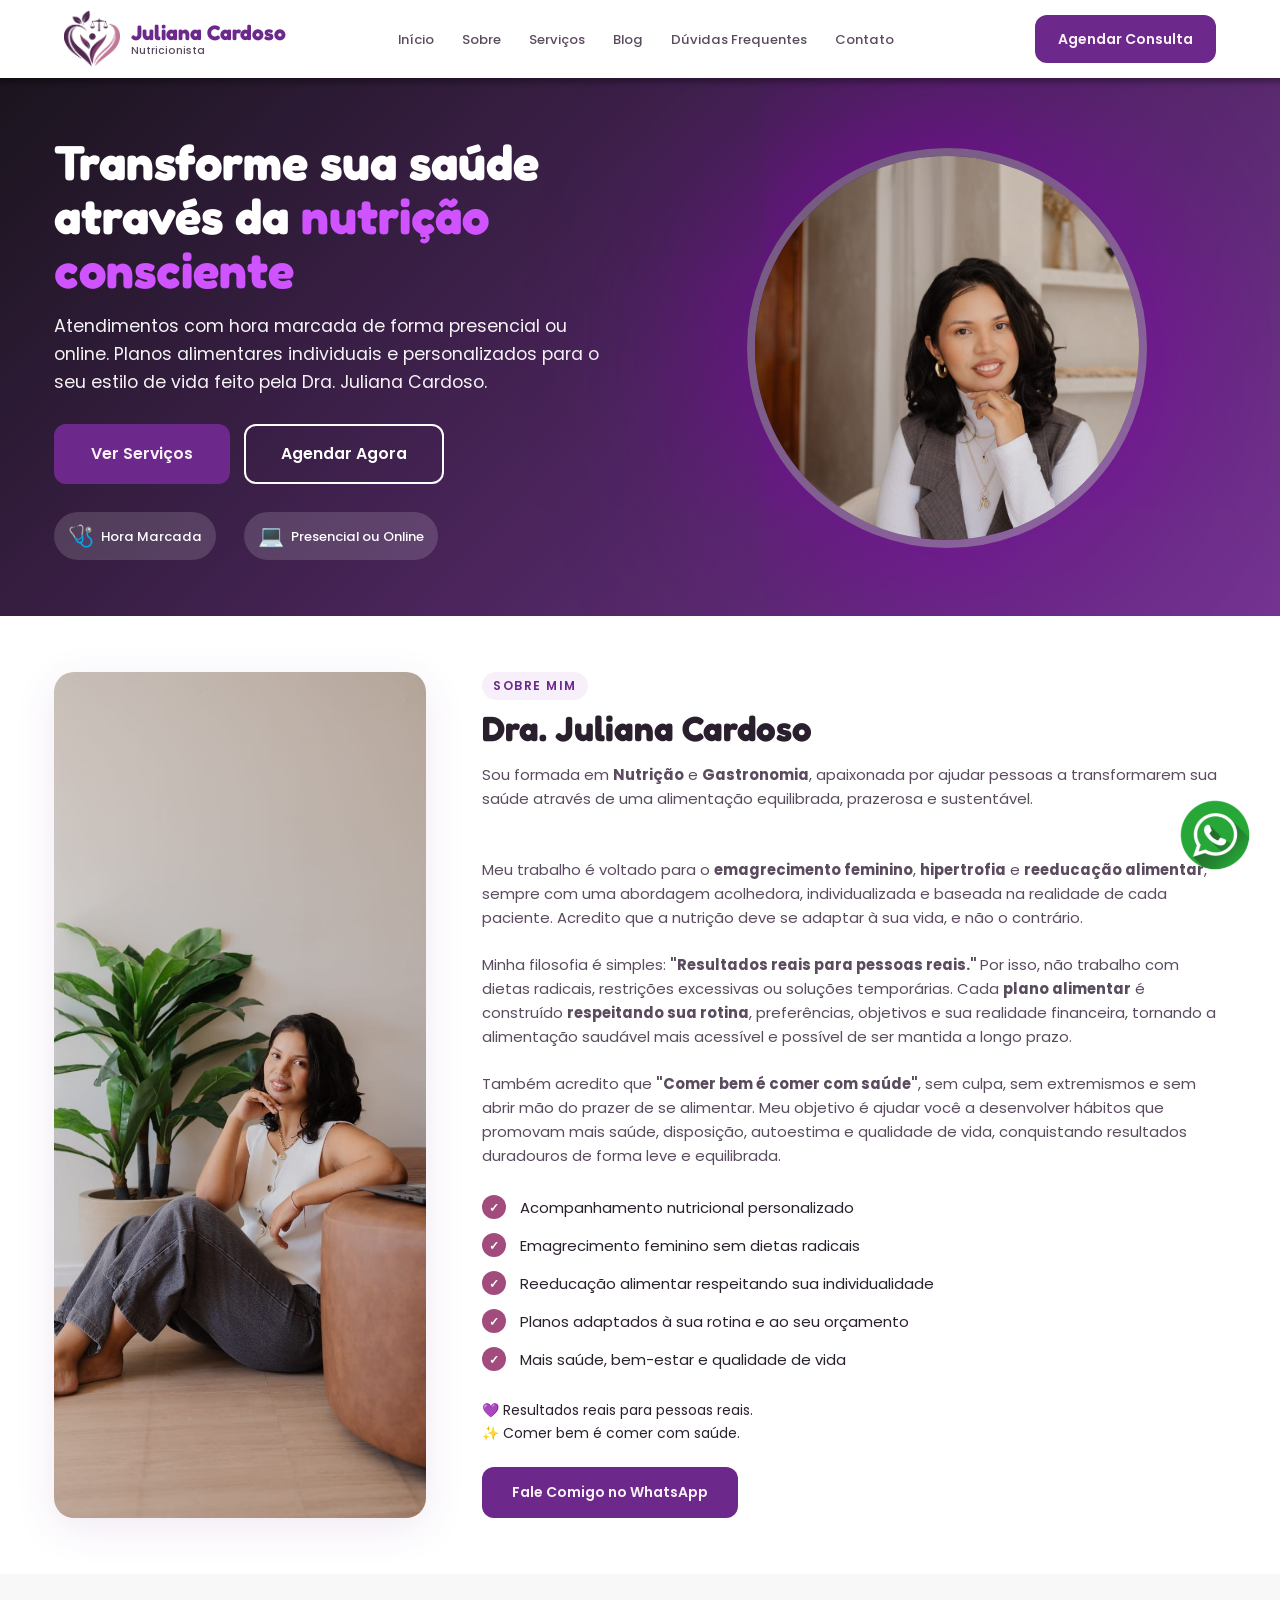
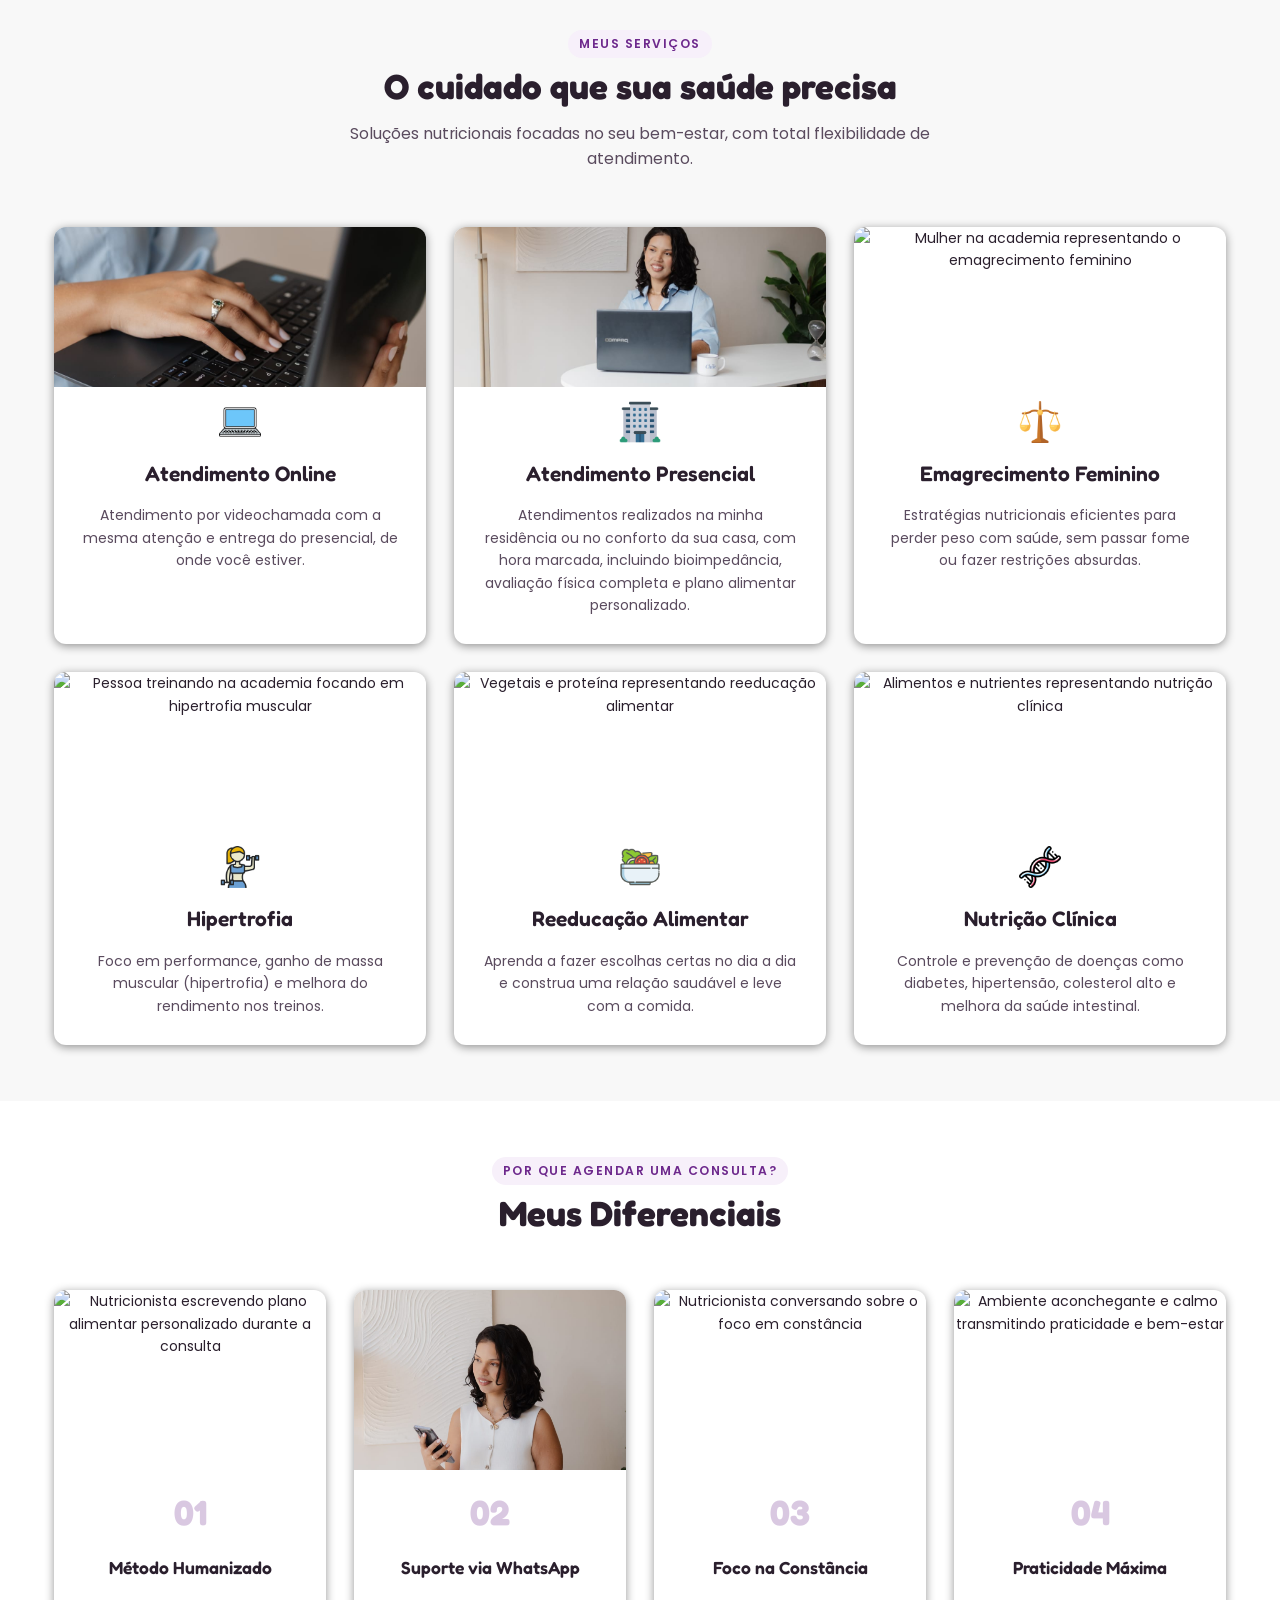
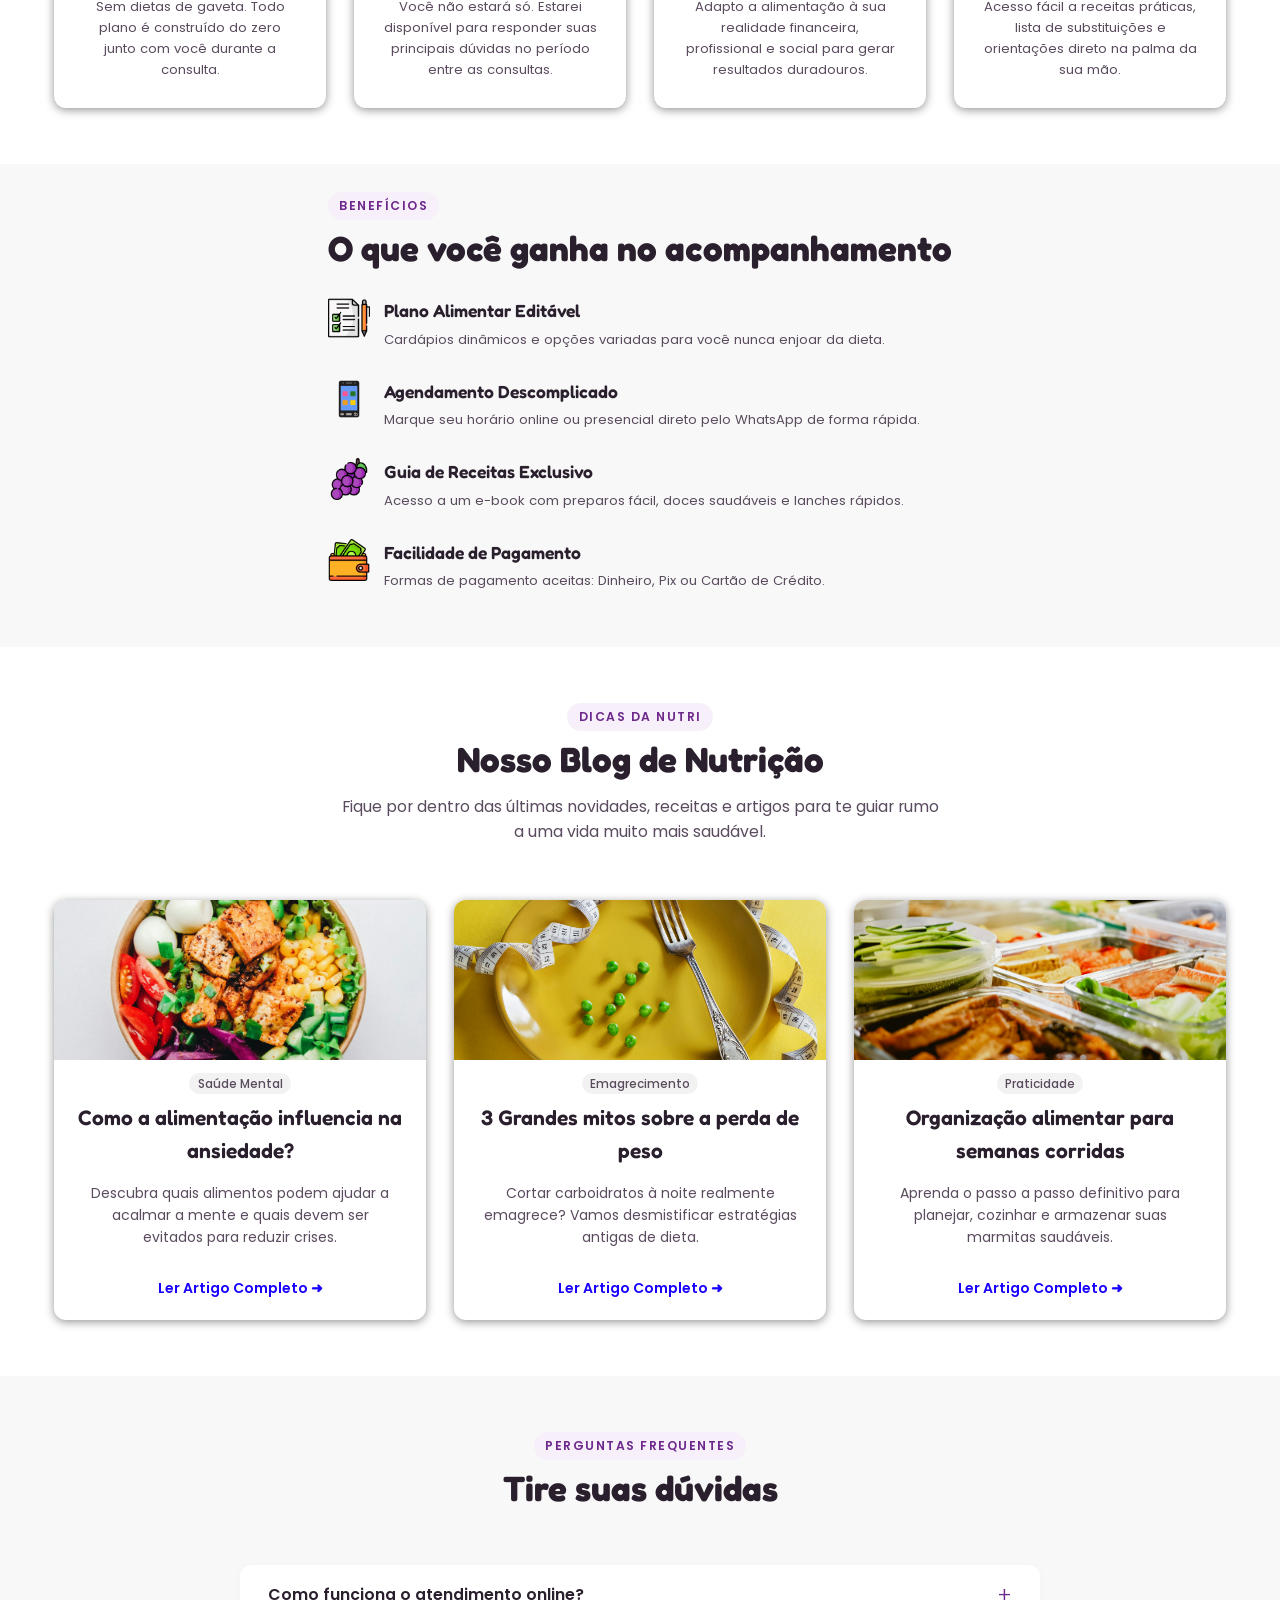
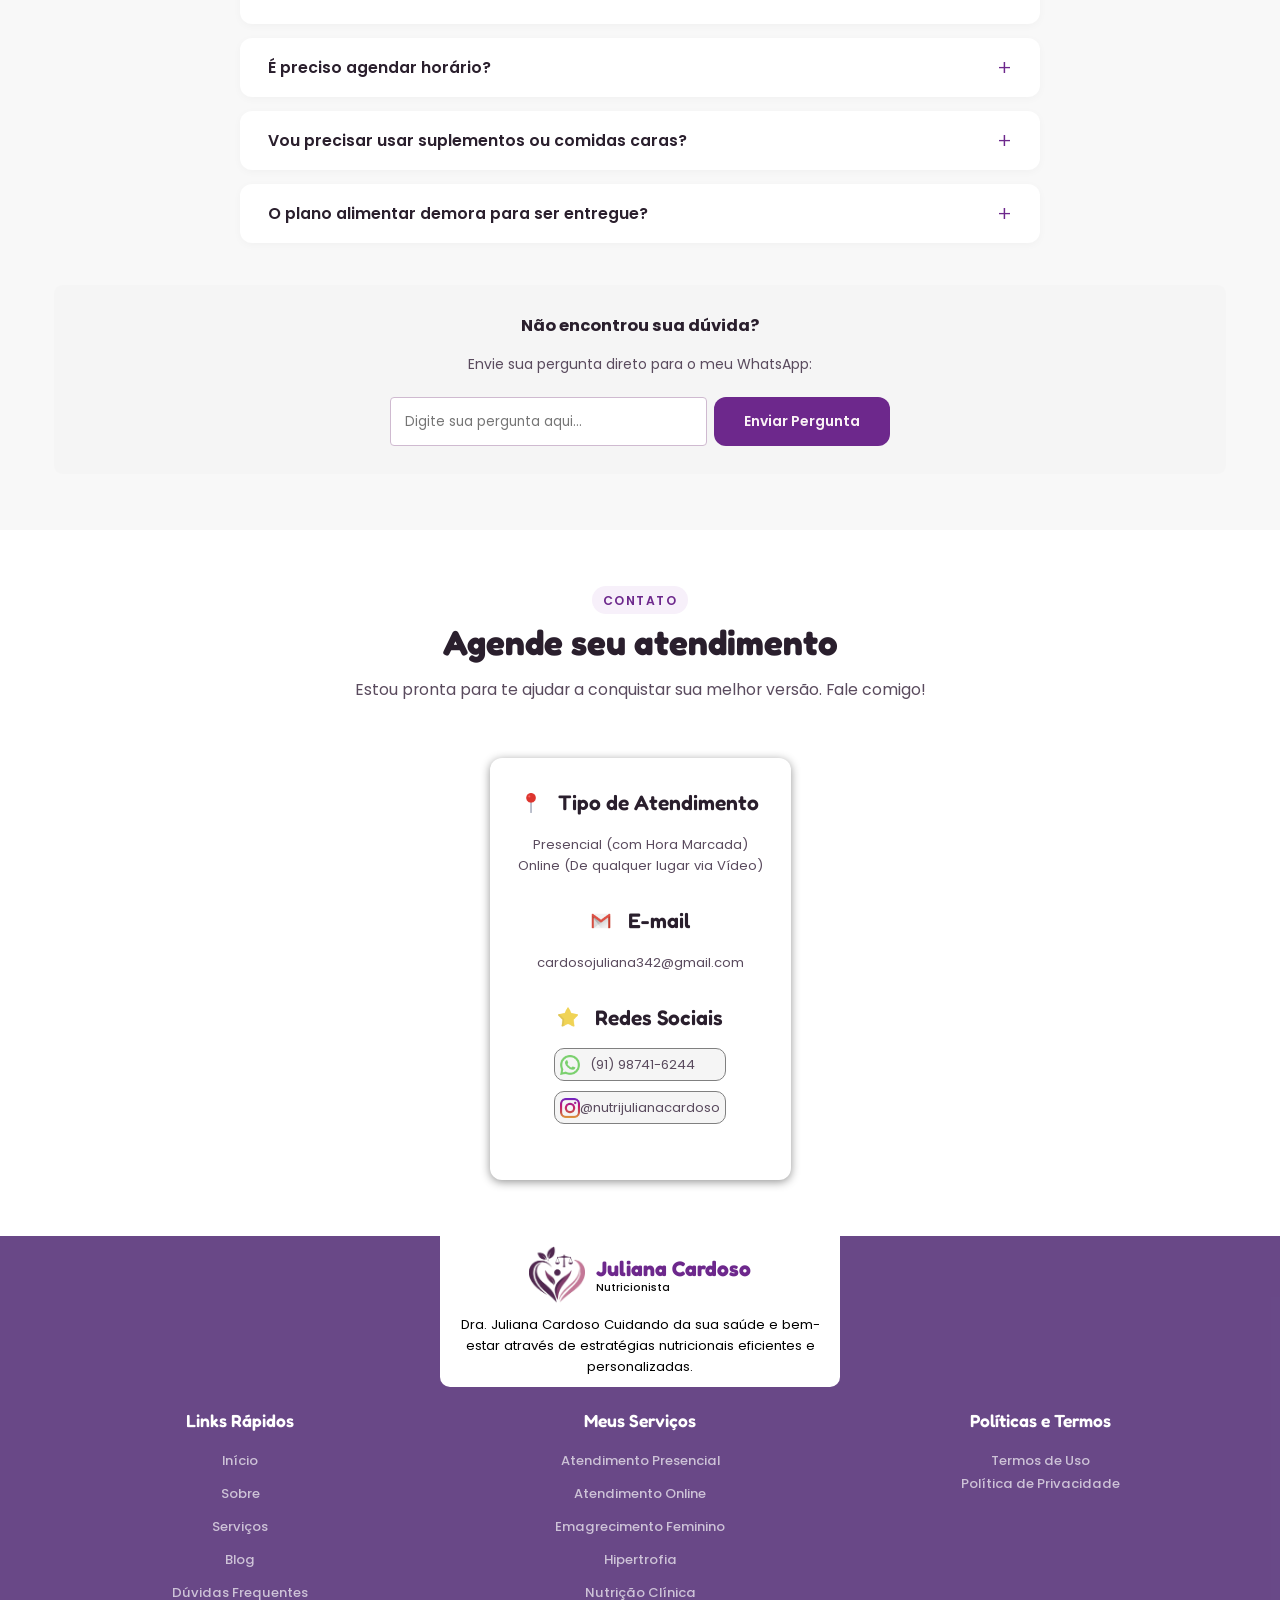
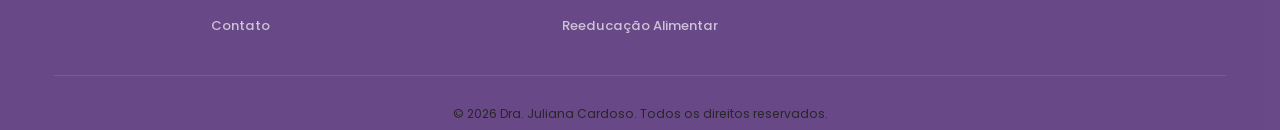
==== index.html @ 1544899d "texto-sobre-att" ====
<!DOCTYPE html>
<html lang="pt-BR">

<head>
    <meta charset="UTF-8">
    <meta name="viewport" content="width=device-width, initial-scale=1.0">
        <meta name="google-site-verification" content="-daXvodoopDckixHka741GaJSsxJbNuLYAU_Nr1aSGM" />
    <title>Juliana Cardoso | Nutricionista - Atendimento Presencial e Online</title>
    <meta name="description" content="Dra. Juliana Cardoso, Nutricionista. Emagrecimento, reeducação alimentar, nutrição clínica e esportiva. Atendimentos com hora marcada de forma presencial ou online.">
    <!-- TAG CANONICAL -->
    <link rel="canonical" href="https://www.nutrijulianacardoso.com.br/">
    <link rel="icon" href="assets/logo-transparente-pequena.png">
    <link rel="stylesheet" href="style0.3.css">
    <link rel="preconnect" href="https://fonts.googleapis.com">
    <link rel="preconnect" href="https://fonts.gstatic.com" crossorigin>
    <link href="https://fonts.googleapis.com/css2?family=Poppins:wght@300;400;500;600;700&family=Fredoka:wght@400;500;600;700&display=swap" rel="stylesheet">
</head>

<body>

    <header class="header" id="header">
        <div class="container">
            <div class="header-content">

                <a href="#home" class="logo">
                    <span class="logo-icon">
                        <img src="/assets/logo-transparente-pequena.png" 
                        alt="Logotipo Dra. Juliana Cardoso Nutricionista"></span>
                    <span class="logo-text">
                        <span class="logo-name">Juliana Cardoso</span>
                        <span class="logo-tagline">Nutricionista</span>
                    </span>
                </a>
<!--             NAV-MENU                     -->
                <nav class="nav" id="nav-menu"> 
                    <ul class="nav-list">
                         <a href="#home" class="logo logo-menu">
                    <span class="logo-icon">
                        <img src="/assets/logo-transparente-pequena.png" 
                        alt=""></span>
                    <span class="logo-text">
                        <span class="logo-name">Juliana Cardoso</span>
                        <span class="logo-tagline">Nutricionista</span>
                    </span>
                        </a>
                        
                        <li><a href="#home" class="nav-link">Início</a></li>
                        <li><a href="#sobre" class="nav-link">Sobre</a></li>
                        <li><a href="#servicos" class="nav-link">Serviços</a></li>
                        <li><a href="#blog" class="nav-link">Blog</a></li>
                        <li><a id="duvida" href="#faq" class="nav-link">Dúvidas Frequentes</a></li>
                        <li><a href="#contato" class="nav-link">Contato</a></li>
                        <li><a href="https://wa.me/5591987416244?text=Olá, %20gostaria de%20agendar%20uma%20consulta." 
                target="_blank" 
                class="btn btn-primary btn-header btn-header-menu">Agendar Consulta
                </a></li>
                    </ul>
                </nav>

                <a href="https://wa.me/5591987416244?text=Olá,%20Dra.%20Juliana!%20Vi%20o%20seu%20site%20e%20gostaria%20de%20agendar%20uma%20consulta" 
                target="_blank" 
                class="btn btn-primary btn-header"
                id="btn-agendar-header">Agendar Consulta
                </a>

                <button class="menu-toggle" id="menu-toggle" aria-label="Toggle menu">
                    <span></span>
                    <span></span>
                    <span></span>
                </button>
            </div>
        </div>
    </header>

    <!-- SECTION HOME COM EVENTO DE MOVIMENTO DO MOUSE -->
    <section class="hero" id="home">
        <div class="hero-background">
        </div>
        <div class="hero-overlay" id="hero-overlay"></div>

        <div class="container">
            <div class="hero-content">

                <div class="hero-text">
                    <h1 class="hero-title">
                        Transforme sua saúde através da <span class="highlight">nutrição consciente</span>
                    </h1>
                    <p class="hero-description">
                        Atendimentos com hora marcada de forma presencial ou 
                        online. Planos alimentares individuais e personalizados para 
                        o seu estilo de vida feito pela Dra. Juliana Cardoso.
                    </p>

                    <div class="hero-buttons">
                        <a 
                        href="#servicos"
                        class="btn btn-primary btn-large">Ver Serviços</a>
                        <a 
                        href="https://wa.me/5591987416244?text=Olá,%20Dra.%20Juliana!%20Gostaria%20de%20saber%20os%20horários%20disponíveis%20para%20agendar%20minha%20consulta" 
                        target="_blank" 
                        id="btn-agendar-agora" 
                        class="btn btn-secondary btn-large">Agendar Agora</a>
                    </div>

                    <div class="hero-badges">
                        <div class="badge">
                            <span class="badge-icon">🩺</span>
                            <span class="badge-text">Hora Marcada</span>
                        </div>
                        <div class="badge">
                            <span class="badge-icon">💻</span>
                            <span class="badge-text">Presencial ou Online</span>
                        </div>
                    </div>
                </div>

                <div class="hero-image">
                    <div class="hero-image-container">
                        <img src="assets/a.jpeg"
                            alt="Dra. Juliana Cardoso Nutricionista sorrindo">
                    </div>
                </div>
            </div>
        </div>
    </section>

    <section class="sobre" >
        <div class="container">
            <div class="sobre-content" id="sobre">

                <div class="sobre-image">
                    <img src="assets/sobre-mim.jpeg" loading="lazy"
                        alt="Foto de perfil da Dra. Juliana Cardoso">
                </div>

                <div class="sobre-text">
                    <div>
                    <span class="section-label">Sobre Mim</span>
                    <h2 class="section-title">Dra. Juliana Cardoso</h2>
              
                </div>
                    <div>
                    <p class="sobre-description">
                       
                Sou formada 
                em <strong>Nutrição</strong> e <strong>Gastronomia</strong>, apaixonada
                por ajudar pessoas 
                a transformarem 
                sua saúde através de uma alimentação equilibrada, prazerosa e 
                sustentável. 
                <br><br>
                <img class="img800px" src="" alt=""> 
                <br>
                                    

                Meu trabalho é voltado para o <strong>emagrecimento feminino</strong>, <strong>hipertrofia</strong> 
                e <strong>
                reeducação alimentar</strong>, sempre
                com uma abordagem acolhedora, individualizada e baseada na realidade de cada paciente. Acredito que a nutrição 
                deve se adaptar à sua vida, e não o contrário. 
                <br><br>
                

                Minha filosofia é simples: <strong>"Resultados reais para pessoas reais." </strong>Por isso, não trabalho com 
                dietas radicais, restrições excessivas ou soluções temporárias. Cada <strong>plano alimentar</strong> é construído
                <strong>respeitando sua rotina</strong>, preferências, objetivos e sua realidade financeira, tornando a alimentação 
                saudável mais 
                acessível e possível de ser mantida a longo prazo. 
                <br> <br>

                Também acredito que <strong>"Comer bem é comer com saúde"</strong>, sem culpa, sem extremismos e sem abrir mão do
                prazer de se alimentar. Meu objetivo é ajudar você a desenvolver hábitos que promovam mais saúde, 
                disposição, autoestima e qualidade de vida, conquistando resultados duradouros de forma leve e 
                equilibrada. 
                <br>
                    </p>

                    <ul class="sobre-list">
                        <li>
                            <span class="list-icon">✓</span>
                            <span>Acompanhamento nutricional personalizado</span>
                        </li>
                        <li>
                            <span class="list-icon">✓</span>
                            <span>Emagrecimento feminino sem dietas radicais</span>
                        </li>
                        <li>
                            <span class="list-icon">✓</span>
                            <span>Reeducação alimentar respeitando sua individualidade</span>
                        </li>
                        <li>
                            <span class="list-icon">✓</span>
                            <span>Planos adaptados à sua rotina e ao seu orçamento</span>
                        </li>
                        <li>
                            <span class="list-icon">✓</span>
                            <span>Mais saúde, bem-estar e qualidade de vida</span>
                        </li>
                    </ul>

                    <p>💜  Resultados reais para pessoas reais.</p>
                    <p>✨ Comer bem é comer com saúde.</p> <br>

            </div>

<a href="https://wa.me/5591987416244?text=Olá,%20Dra.%20Juliana!%20Li%20sobre%20a%20sua%20metodologia%20no%20site%20e%20me%20identifiquei%20muito.%20Gostaria%20de%20entender%20como%20funciona%20o%20acompanhamento" target="_blank" 
                    class="btn btn-primary">Fale Comigo no WhatsApp</a>
                </div>
            </div>
        </div>
    </section>

    <section class="servicos" >
        <div class="container">

            <div class="section-header" id="servicos" >
                <span class="section-label">Meus Serviços</span>
                <h2 class="section-title">O cuidado que sua saúde precisa</h2>
                <p class="section-description">
                    Soluções nutricionais focadas no seu bem-estar, com total flexibilidade de atendimento.
                </p>
                
            </div>

            <div  class="servicos-grid">

                <div class="servico-card">
                    <div class="servico-image">
                        <img src="assets/online.jpeg" 
                        loading="lazy"
                            alt="Dra. Juliana em atendimento online">
                    </div>
                    <div class="servico-icon">
                        <img src="assets/online2.png" 
                        loading="lazy"
                        alt=""></div>
                  
                    <h3 class="servico-title">Atendimento Online</h3>
                    <p class="servico-description">
                        Atendimento por videochamada com a mesma atenção e entrega do presencial, de onde você estiver.
                    </p>
                </div>

                <div class="servico-card">
                    <div class="servico-image">
                        <img src="assets/presencial.jpeg" 
                        loading="lazy"
                        alt="Dra. Juliana em atendimento presencial">
                    </div>
                    <div class="servico-icon">
                        <img src="assets/predio.png"
                         loading="lazy"
                         alt=""></div>
                    <h3 class="servico-title">Atendimento Presencial</h3>
                    <p class="servico-description">
                        Atendimentos realizados na minha residência ou no conforto da
                         sua casa, com hora marcada,
                         incluindo bioimpedância, avaliação física completa e 
                         plano alimentar personalizado.
                    </p>
                </div>

                <div class="servico-card">
                    <div class="servico-image">
                        <img src="https://images.unsplash.com/photo-1546483875-ad9014c88eba?w=600&q=80"  
                        loading="lazy"
                        alt="Mulher na academia representando o emagrecimento feminino">
                    </div>
                    <div class="servico-icon">
                        <img src="assets/balanca.png" 
                        loading="lazy"
                        alt=""></div>
                    <h3 class="servico-title" >Emagrecimento Feminino</h3>
                    <p class="servico-description">
                        Estratégias nutricionais eficientes para perder peso com saúde, 
                        sem passar fome ou fazer restrições absurdas.
                    </p>
                </div>

                <div class="servico-card">
                    <div class="servico-image">
                        <img src="https://images.unsplash.com/photo-1517838277536-f5f99be501cd?w=600&q=80" 
                        loading="lazy"
                        alt="Pessoa treinando na academia focando em hipertrofia muscular">
                    </div>
                    <div class="servico-icon">
                        <img src="assets/musculo.png" 
                        loading="lazy"
                        alt=""></div>
                    <h3 class="servico-title" >Hipertrofia</h3>
                    <p class="servico-description">
                        Foco em performance, ganho de massa muscular (hipertrofia) e melhora do rendimento nos treinos.
                    </p>
                </div>

                <div class="servico-card">
                    <div class="servico-image">
                        <img src="https://images.unsplash.com/photo-1490645935967-10de6ba17061?w=600&q=80" 
                        loading="lazy"
                        alt="Vegetais e proteína representando reeducação alimentar">
                    </div>
                    <div class="servico-icon">
                        <img src="assets/salada.png" 
                        loading="lazy"
                        alt=""></div>
                    <h3 class="servico-title" >Reeducação Alimentar</h3>
                    <p class="servico-description">
                        Aprenda a fazer escolhas certas no dia a dia e 
                        construa uma relação saudável e leve com a comida.
                    </p>
                </div>

                <div class="servico-card">
                    <div class="servico-image">
                        <img src="https://images.unsplash.com/photo-1505576399279-565b52d4ac71?w=600&q=80" 
                        loading="lazy"
                        alt="Alimentos e nutrientes representando nutrição clínica">
                    </div>
                    <div class="servico-icon">
                        <img src="assets/dna.png" 
                        loading="lazy"
                        alt=""></div>
                    <h3 class="servico-title" >Nutrição Clínica</h3>
                    <p class="servico-description">
                        Controle e prevenção de doenças como diabetes, 
                        hipertensão, colesterol alto e melhora da saúde intestinal.
                    </p>
                </div>
            </div>
        </div>
    </section>

    <section class="destaques">
        <div class="container">

            <div class="section-header">
                <span class="section-label">Por Que Agendar Uma Consulta?</span>
                <h2 class="section-title">Meus Diferenciais</h2>
            </div>

            <div class="destaques-grid">

                <div class="servico-card">
                    <div class="destaque-image">
                        <img src="https://images.unsplash.com/photo-1434030216411-0b793f4b4173?w=600&q=80" 
                        loading="lazy"
                        alt="Nutricionista escrevendo plano alimentar personalizado durante a consulta">
                    </div>
                    <div class="destaque-number">01</div>
                    <h3 class="destaque-title">Método Humanizado</h3>
                    <p class="destaque-description">
                        Sem dietas de gaveta. Todo plano é construído do zero junto com você durante a consulta.
                    </p>
                </div>

                <div class="servico-card">
                    <div class="destaque-image">
                        <img src="assets/suporte-whats.jpeg"
                        loading="lazy"
                         alt="Nutricionista segurando celular">
                    </div>
                    <div class="destaque-number">02</div>
                    <h3 class="destaque-title">Suporte via WhatsApp</h3>
                    <p class="destaque-description">
                        Você não estará só. Estarei disponível para responder suas principais dúvidas no período entre as consultas.
                    </p>
                </div>

                <div class="servico-card">
                    <div class="destaque-image">
                        <img src="https://images.unsplash.com/photo-1675270360889-2c850358e364?q=80&w=600" 
                        loading="lazy"
                        alt="Nutricionista conversando sobre o foco em constância">
                    </div>
                    <div class="destaque-number">03</div>
                    <h3 class="destaque-title">Foco na Constância</h3>
                    <p class="destaque-description">
                        Adapto a alimentação à sua realidade financeira, 
                        profissional e social para gerar resultados duradouros.
                    </p>
                </div>

                <div class="servico-card">
                    <div class="destaque-image">
                        <img src="https://images.unsplash.com/photo-1506126613408-eca07ce68773?w=600&q=80" 
                        loading="lazy"
                        alt="Ambiente aconchegante e calmo transmitindo praticidade e bem-estar">
                    </div>
                    <div class="destaque-number">04</div>
                    <h3 class="destaque-title">Praticidade Máxima</h3>
                    <p class="destaque-description">
                        Acesso fácil a receitas práticas, 
                        lista de substituições e orientações direto na palma da sua mão.
                    </p>
                </div>
            </div>
        </div>
    </section>

    <section class="beneficios">
        <div class="container">
            <div class="beneficios-content">

                <div class="beneficios-text">
                    <span class="section-label">Benefícios</span>
                    <h2 class="section-title">O que você ganha no acompanhamento</h2>

                    <div class="beneficios-list">
                        <div class="beneficio-item">
                            <div class="beneficio-icon">
                                <img src="assets/plano.png" 
                                loading="lazy"
                                alt=""></div>
                            <div class="beneficio-text">
                                <h3>Plano Alimentar Editável</h3>
                                <p>Cardápios dinâmicos e opções variadas para você nunca enjoar da dieta.</p>
                            </div>
                        </div>

                        <div class="beneficio-item">
                            <div class="beneficio-icon"><img src="assets/smartphone.png"
                                loading="lazy" 
                                alt=""></div>
                            <div class="beneficio-text">
                                <h3>Agendamento Descomplicado</h3>
                                <p>Marque seu horário online ou presencial direto pelo WhatsApp de forma rápida.</p>
                            </div>
                        </div>

                        <div class="beneficio-item">
                            <div class="beneficio-icon"><img src="assets/uva.png" 
                                loading="lazy"
                                alt=""></div>
                            <div class="beneficio-text">
                                <h3>Guia de Receitas Exclusivo</h3>
                                <p>Acesso a um e-book com preparos fácil, doces saudáveis e lanches rápidos.</p>
                            </div>
                        </div>

                        <div class="beneficio-item">
                            <div class="beneficio-icon"><img src="assets/carteira.png" 
                                loading="lazy"
                                alt=""></div>
                            <div class="beneficio-text">
                                <h3>Facilidade de Pagamento</h3>
                                <p>Formas de pagamento aceitas: Dinheiro, Pix ou Cartão de Crédito.</p>
                            </div>
                        </div>
                    </div>
                </div>
            </div>
        </div>
    </section>

    <section class="blog"  >
      
        <div class="container">

            <div class="section-header" id="blog">
                <span class="section-label">Dicas da Nutri</span>
                <h2 class="section-title">Nosso Blog de Nutrição</h2>
                <p class="section-description">
                    Fique por dentro das últimas novidades, receitas e artigos para te guiar rumo a uma vida muito mais saudável.
                </p>
            </div>

            <div class="servicos-grid" >

                

                <div class="servico-card" 
                onclick="window.location.href='artigo-ansiedade.html';" 
                    style="cursor: pointer;">
                    <div class="servico-image">
                        <img src="assets/ansiedade.jpg" 
                        loading="lazy"
                        alt="Tigela com alimentos coloridos e saudáveis para controle da ansiedade">
                    </div>
                    <div class="blog-meta" 
                    style="padding: 1rem 1.5rem 0; font-size: 0.85rem; color: var(--cor-texto-claro);">
                        <span class="blog-category" style="background: rgba(0,0,0,0.05); padding: 0.2rem 0.6rem; border-radius: 20px; font-weight: 500;">Saúde Mental</span>
                    </div>
                    <h3 class="servico-title" style="margin-top: 0.5rem;">Como a alimentação influencia na ansiedade?</h3>
                    <p class="servico-description">
                        Descubra quais alimentos podem ajudar a acalmar a mente e quais devem ser evitados para reduzir crises.
                    </p>
                    <div style="padding: 0 1.5rem 1.5rem;">
                        <a href="artigo-ansiedade.html" 
                        class="btn-link" style="color: #1900ff; font-weight: 600; text-decoration: none; display: inline-flex; align-items: center; gap: 0.5rem;">Ler Artigo Completo ➜</a>
                    </div>
                </div>

                <div class="servico-card" 
                style="cursor: pointer;"
                onclick="window.location.href='artigo-mitos.html';">
                    <div class="servico-image">
                        <img src="assets/mitos.jpg" 
                        loading="lazy"
                        alt="Garfo e fita métrica em cima do prato">
                    </div>
                    <div class="blog-meta" style="padding: 1rem 1.5rem 0; font-size: 0.85rem; color: var(--cor-texto-claro);">
                        <span class="blog-category" style="background: rgba(0,0,0,0.05); padding: 0.2rem 0.6rem; border-radius: 20px; font-weight: 500;">Emagrecimento</span>
                    </div>
                    <h3 class="servico-title" style="margin-top: 0.5rem;">3 Grandes mitos sobre a perda de peso</h3>
                    <p class="servico-description">
                        Cortar carboidratos à noite realmente emagrece? Vamos desmistificar estratégias antigas de dieta.
                    </p>
                    <div style="padding: 0 1.5rem 1.5rem;">
                        <a href="artigo-mitos.html" class="btn-link" style="color:  #1900ff; font-weight: 600;
                         text-decoration: none; display: inline-flex; align-items: center; gap: 0.5rem;
                         ">Ler Artigo Completo ➜</a>
                    </div>
                </div>

                <div class="servico-card" 
                style="cursor: pointer;"
                onclick="window.location.href='artigo-organizacao-alimentar.html';">
                    <div class="servico-image">
                        <img src="assets/marmita.jpg" 
                        loading="lazy"
                        alt="Marmitas e recipientes organizados com refeições para a semana">
                    </div>
                    <div class="blog-meta" style="padding: 1rem 1.5rem 0; font-size: 0.85rem; color: var(--cor-texto-claro);">
                        <span class="blog-category" style="background: rgba(0,0,0,0.05); padding: 0.2rem 0.6rem; border-radius: 20px; font-weight: 500;">Praticidade</span>
                    </div>
                    <h3 class="servico-title" style="margin-top: 0.5rem;">Organização alimentar para semanas corridas</h3>
                    <p class="servico-description">
                        Aprenda o passo a passo definitivo para planejar, cozinhar e armazenar suas marmitas saudáveis.
                    </p>
                    <div style="padding: 0 1.5rem 1.5rem;">
                        <a href="artigo-organizacao-alimentar.html" class="btn-link" 
                        style="color:  #1900ff; font-weight: 600; text-decoration: none;
                         display: inline-flex; align-items: center; gap: 0.5rem;">Ler Artigo Completo ➜</a> 
                      
                    </div>
                </div>

            </div>
        </div>
    </section>

   <section class="faq" >
        <div class="container">
            <div class="section-header" id="faq">
                <span class="section-label">Perguntas Frequentes</span>
                <h2 class="section-title">Tire suas dúvidas</h2>
            </div>

            <div class="faq-list">

                <div class="faq-item">
                    <button class="faq-question">
                        <span>Como funciona o atendimento online?</span>
                        <span class="faq-icon">+</span>
                    </button>
                    <div class="faq-answer">
                        <p>O atendimento online é realizada via chamada de vídeo (App Webdiet ou WhatsApp). 
                            Conversamos sobre sua rotina, objetivos e histórico de saúde. O plano alimentar
                             é enviado digitalmente e você conta com o mesmo acompanhamento da consulta presencial.</p>
                    </div>
                </div>

                <div class="faq-item">
                    <button class="faq-question">
                        <span>É preciso agendar horário?</span>
                        <span class="faq-icon">+</span>
                    </button>
                    <div class="faq-answer">
                        <p>Sim, todos os atendimentos (tanto presenciais quanto online) são 
                            realizados exclusivamente com hora marcada para garantir 
                            dedicação total ao seu caso.</p>
                    </div>
                </div>

                <div class="faq-item">
                    <button class="faq-question">
                        <span>Vou precisar usar suplementos ou comidas caras?</span>
                        <span class="faq-icon">+</span>
                    </button>
                    <div class="faq-answer">
                        <p>Não! Minha filosofia de trabalho é baseada em "comida de verdade". 
                            Suplementos só serão prescritos se houver real necessidade e de acordo
                             com seu orçamento.</p>
                    </div>
                </div>

                <div class="faq-item">
                    <button class="faq-question">
                        <span>O plano alimentar demora para ser entregue?</span>
                        <span class="faq-icon">+</span>
                    </button>
                    <div class="faq-answer">
                        <p>A maior parte do plano é estruturada 
                            junto com você durante a consulta. 
                            O arquivo final formatado é entregue em até 48 horas úteis após 
                            o atendimento.</p>
                    </div>
                </div>
            </div>

            <div class="faq-envio">
                <h3>Não encontrou sua dúvida?</h3>
                <p>Envie sua pergunta direto para o meu WhatsApp:</p>
                <form id="form-faq" onsubmit="enviarPerguntaFaq(event)">
                    <input type="text" id="pergunta-cliente" placeholder="Digite sua pergunta aqui..." required>
                    <button type="submit" class="btn btn-primary">Enviar Pergunta</button>
                </form>
            </div>

        </div>
    </section>

    <section class="contato" >
        <div class="container">

            <div id="contato" class="section-header">
                <span class="section-label">Contato</span>
                <h2 class="section-title">Agende seu atendimento</h2>
                <p class="section-description">
                    Estou pronta para te ajudar a conquistar sua melhor versão. Fale comigo!
                </p>
            </div>

            <div class="contato-content">

                <div class="contato-info">

                    <div class="info-item">
                        <div class="info-icon" style="">
                            <img style="width: 20px; height: 20px; " 
                            src="assets/alfinete.png" 
                            alt=""><span>Tipo de Atendimento</span></div>
                        <div class="info-text">
                           
                            <p>Presencial (com Hora Marcada)<br>Online (De qualquer lugar via Vídeo)</p>
                        </div>
                    </div>

                    <div class="info-item">
                        <div class="info-icon"><img style="width: 20px;" 
                            src="assets/gmail.png" 
                            alt=""> <span>E-mail</span></div>
                        <div class="info-text">
                           
                            <p>cardosojuliana342@gmail.com</p>
                        </div>
                    </div>

                    <div class="info-item">
                        <div class="info-icon"><img style="width: 20px;" 
                            src="assets/estrela2.png" 
                            alt="">  <span>Redes Sociais</span> </div>
                        <div class="info-text">
                          
                            <div class="icon-social">
                         
                                <div onclick="window.open('https://wa.me/5591987416244?text=Olá!%20Peguei%20o%20seu%20contato%20no%20site%20e%20gostaria%20de%20mais%20informações%20sobre%20o%20atendimento%20nutricional', '_blank');" 
                                id="social"  
                                style="">
                                
                                  <img style="width: 20px; " 
                                        src="assets/whatsapp-cor.png" 
                                        alt="">                              
                                  <p>(91) 98741-6244</p> 
                                </div>
                                       
                                <div id="insta" 
                                onclick="window.open('https://www.instagram.com/nutrijulianacardoso/', '_blank');"  
                                style="">
                                    <img style="width: 20px; " 
                                     src="assets/instagram-cor.png"
                                     alt="">
                                    <p>@nutrijulianacardoso</p> 
                                </div>
                            </div>
                        </div>
                    </div>

                    <div class="social-links">
                   
                        <a href="https://wa.me/5591987416244?text=Olá,%20Dra.%20Juliana!%20Estava%20navegando%20no%20seu%20site%20e%20gostaria%20de%20tirar%20umas%20dúvidas%20sobre%20a%20consulta" 
                           target="_blank" 
                           class="social-link" 
                           aria-label="WhatsApp Direct">
                            <img src="./assets/whatsapp-redondo.png" 
                            alt="">
                        </a>
                    </div>

                </div>

            </div>
        </div>
    </section>

    <footer class="footer" id="footer">
        <div class="container">
               <div class="footer-col footer-cool">
                    <div style="border-radius: 20px;" class="footer-logo">
                        <span class="logo-icon">
                            <img style="border-radius: 20px;" 
                            src="assets/logo-transparente-pequena.png" 
                            loading="lazy"
                            alt="Logotipo Dra. Juliana Cardoso Nutricionista"></span>
                        <span class="logo-text">
                            <span class="logo-name">Juliana Cardoso</span>
                            <span class="logo-tagline" style="color: black;">Nutricionista</span>
                        </span>
                    </div>
                    <p class="footer-description">
                        Dra. Juliana Cardoso Cuidando da sua saúde e bem-estar através de estratégias nutricionais eficientes e personalizadas.
                    </p>
                </div>
            <div class="footer-content">

             

                <div class="footer-col">
                    <h3 class="footer-title">Links Rápidos</h3>
                    <ul class="footer-links">
                        <li><a href="#home">Início</a></li>
                        <li><a href="#sobre">Sobre</a></li>
                        <li><a href="#servicos">Serviços</a></li>
                        <li><a href="#blog">Blog</a></li>
                       <li><a href="#faq">Dúvidas Frequentes</a></li>
                        <li><a href="#contato">Contato</a></li>
                        
                    </ul>
                </div>

                <div class="footer-col">
                    <h3 class="footer-title">Meus Serviços</h3>
                    <ul class="footer-links">
                        <li><a href="#servicos">Atendimento Presencial</a></li>
                        <li><a href="#servicos">Atendimento Online</a></li>
                        <li><a href="#servicos">Emagrecimento Feminino</a></li>
                        <li><a href="#servicos">Hipertrofia</a></li>
                        <li><a href="#servicos">Nutrição Clínica</a></li>
                        <li><a href="#servicos">Reeducação Alimentar</a></li>
                    </ul>
                </div>

                <div class="footer-col">
                    <h3 class="footer-title">Políticas e Termos</h3>
                    <ul class="footer-links">
                        <a class="termos" href="termos-de-uso.html">Termos de Uso</a> <br>
                        <a class="politica" href="politica-de-privacidade.html">Política de Privacidade</a>
                    </ul>
                </div>
            </div>

            <div class="footer-bottom">
                <p>&copy; 2026 Dra. Juliana Cardoso. Todos os direitos reservados.</p>
                <div style="color: rgba(255, 255, 255, 0.7);" class="credits"></div>
            </div>
        </div>
    </footer>

    <script src="script0.2.js"></script>

</body>

</html>
---- style0.3.css ----
/* ==========================================
   VARIÁVEIS CSS - PERSONALIZE AS CORES AQUI
   ========================================== */
   :root {
    /* ========== CORES PRINCIPAIS (ATUALIZADO COM OS TONS DE ROXO E ROSA DA LOGO) ========== */
    --cor-fundo:#f8f8f8;
    --cor-primaria: #6d288c;          /* Roxo vibrante e mais saturado */
    --cor-primaria-escura: #491461;   /* Roxo profundo saturado para hovers e títulos fortes */
    --cor-primaria-clara: #f7f0fa;    /* Rosa/Lilás ultra suave para fundos de blocos */

    --cor-secundaria: #c15b94;        /* Rosa médio/antigo vibrante da lateral direita do coração */
    --cor-secundaria-escura: #994372; /* Rosa escuro para variações de hover e links */
    --cor-secundaria-clara: #faf2f6;  /* Tom sutil rosado para fundos alternativos */

    --cor-acento: #a24b7d;            /* Rosa transição para ícones e detalhes discretos */
    --cor-acento-escura: #823862;     /* Rosa fechado */
    --cor-acento-clara: #ffffff;      /* Branco puro para manter o contraste limpo */

    /* ========== CORES NEUTRAS (ATUALIZADO) ========== */
    --cor-texto: #2a1f2d;             /* Grafite escuro com um fundo quente de berinjela */
    --cor-texto-claro: #5a4b5e;       /* Cinza purpurado para descrições secundárias */
    --cor-branco: #FFFFFF;            /* Branco puro */
    --cor-cinza-claro: #faf8fa;       /* Fundo extremamente limpo e sutil */
    --cor-cinza: #ebddeb;             /* Bordas e divisores bem suaves */
    --cor-cinza-medio: #cfbad0;       /* Bordas um pouco mais visíveis */

    /* ========== TIPOGRAFIA (MANTIDO) ========== */
    --fonte-principal: 'Poppins', sans-serif;
    --fonte-display: 'Fredoka', cursive;

    /* ========== ESPAÇAMENTOS (MANTIDO) ========== */
    --espacamento-xs: 0.5rem;   /* 8px */
    --espacamento-sm: 1rem;     /* 16px */
    --espacamento-md: 2rem;     /* 32px */
    --espacamento-lg: 4rem;     /* 64px */
    --espacamento-xl: 6rem;     /* 96px */

    /* ========== TAMANHOS (MANTIDO) ========== */
    --border-radius: 12px;
    --border-radius-lg: 20px;
    --box-shadow: 0 4px 20px rgba(109, 40, 140, 0.06); /* Sombra adaptada com base roxo-escura discreta */
    --box-shadow-lg: 0 10px 40px rgba(109, 40, 140, 0.1);

    /* ========== TRANSIÇÕES (MANTIDO) ========== */
    --transicao: all 0.9s ease;
}

/* ==========================================
   RESET E CONFIGURAÇÕES GLOBAIS
   ========================================== */
* {
    margin: 0;
    padding: 0;
    box-sizing: border-box;
}

html {
    scroll-behavior: smooth;
    font-size: 14px;
 
 
}



body {
    font-family: var(--fonte-principal);
    color: var(--cor-texto);
    line-height: 1.6;
    overflow-x: hidden;
    
   


   
    
     
}


img {
    max-width: 100%;
    height: auto;
    display: block;
}

a {
    text-decoration: none;
    color: inherit;
}

ul {
    list-style: none;
}

button {
    border: none;
    background: none;
    cursor: pointer;
    font-family: inherit;
}



.img-fundo{
  
   position: fixed;
    top: 0;
    left: 0;
    width: 100vw;
    height: 100vh;
    z-index: -100;
 
   

}

.img-fundo img{
 width: 100%;
    height: 100%;
    object-fit: cover;       /* Impede que a imagem estique ou distorça */
    object-position: center;  /* Mantém o foco no centro da imagem */

}
/* ==========================================
   CONTAINER E UTILITÁRIOS
   ========================================== */
.container {
  
    max-width: 1200px;
    margin: 0 auto;
    padding: 0 var(--espacamento-sm);
}

.section-label {
    display: inline-block;
    color: var(--cor-primaria);
    font-weight: 600;
    font-size: 0.875rem;
    text-transform: uppercase;
    letter-spacing: 1.5px;
    margin-bottom: var(--espacamento-xs);
}

.section-title {
    font-family: var(--fonte-display);
    font-size: 2.5rem;
    font-weight: 700;
    color: var(--cor-texto);
    margin-bottom: var(--espacamento-sm);
    line-height: 1.2;
}

.section-description {
    font-size: 1.125rem;
    color: var(--cor-texto-claro);
    max-width: 600px;
    margin: 0 auto;
}

.section-header {
    text-align: center;
    margin-bottom: var(--espacamento-lg);
}

/* ==========================================
   BOTÕES
   ========================================== */
.btn {
    display: inline-block;
    padding: 0.875rem 2rem;
    border-radius: var(--border-radius);
    font-weight: 600;
    font-size: 1rem;
    text-align: center;
    transition: var(--transicao);
    cursor: pointer;
    border: 2px solid transparent;
}

.back-btn{
 position:absolute;;
    background-color: var(--cor-primaria);
    color: white;
    padding: 0.5rem;
    border-radius: 10px;
    margin-bottom: 5px;
    margin: 10px 0;
}

.back-btn:hover{
    background-color: var(--cor-primaria);
}



.btn-primary {
    background: var(--cor-primaria); /* Novo roxo com opacidade */
    color: var(--cor-secundaria-clara);
    
   
}

.btn-primary:hover {
    border: solid 1px white;
   
       color: var(--cor-acento-clara);
}

.btn-primary:hover {
    background: var(--cor-primaria-escura); /* Tom mais profundo de roxo escuro novo */
    transform: translateY(-2px);
    box-shadow: 0px 0px 10px 5px var(--cor-primaria-escura);

  
}

.btn-secondary {
   
    
   
}

.btn-secondary:hover {
  
    color: var(--cor-branco);
     box-shadow: 0px 0px 10px 5px rgba(255, 255, 255, 0.712);

 
}

/* ========== BOTÃO SECUNDÁRIO NO HERO (EDITÁVEL) ========== */
.hero .btn-secondary {
    color: var(--cor-branco);
  border: solid 2px white;
}

.hero .btn-secondary:hover {
    
    background: var(--cor-branco);
    color: var(--cor-primaria);
}

.btn-large {
    padding: 1.125rem 2.5rem;
    font-size: 1.125rem;
}

.btn-block {
    display: block;
    width: 100%;
}

/*========================================
    STYLES-DOS-ARTIGOS
===========================================
*/

.main-atigos{
    padding: 120px 0 80px;
}

.container-artigo {
    max-width: 1000px; margin: 70px auto;
    padding: 50px 10px;
  
}
.text-img{
display: grid;
grid-template-columns:  1fr 1fr;

}


.div-texto{
width: 100%;
}

.div-img{
    margin: 0 auto;
}

.texto-artigo{
    font-family: 'Poppins', sans-serif;
             font-size: 1.1rem;
              line-height: 1.8; color: #333;
            
}



.texto-artigo h2 {
    font-family: 'Fredoka', sans-serif;
                 font-size: 1.8rem; 
                 margin: auto auto;}

/* ==========================================
   HEADER / NAVEGAÇÃO
   ========================================== */
.header {
    position: fixed;
   
    top: 0;
    left: 0;
    width: 100%;
   

    
    z-index: 99;
    transition: var(--transicao);

   background-color: white;
   box-shadow: 0 0 5px 5px rgba(0, 0, 0, 0.288);

  
  

   
  

   
  

}


  /*==========================================
  OCULTAL O HEADER AO USAR O SCROOL PARA BAIXO
 ========================================== */
   /* .header-hidden {
            transform: translateY(0%);
        } */

            
        @media (min-width:769px) and (max-width:1000px) {
                 .header-hidden {  transform: translateY(0);
                 }
                
                }

    

.header-content {
    display: flex;
    width: 100%;
    align-items: center;
    
    justify-content: space-between;
    transition: var(--transicao);

    

    padding:10px  10px;


    
}

/* Logo */
.logo {
    display: flex;
    align-items: center;
    gap: 0.75rem;
       
    img {
        width: 1000px;
    }
}




.logo-icon {
    width: 4rem;
    font-size: 2rem;
}

.logo-text {
    display: flex;
    flex-direction: column;
    line-height: 1.2;
}

.logo-name {
    font-family: var(--fonte-display);
    font-size: 1.5rem;
    font-weight: 700;
    color: var(--cor-primaria);
}

.logo-tagline {
    font-size: 0.75rem;
    color: var(--cor-texto-claro);
    font-weight: 500;
}

/* Navegação Desktop */
.nav-list {
    display: flex;
    gap: 2rem;
    align-items: center;

}

.nav-link {
    color: var(--cor-texto-claro);
    font-weight: 500;
    font-size: 0.9375rem;
    transition: var(--transicao);
    position: relative;
}

.nav-link::after {
    content: '';
    position: absolute;
    bottom: -5px;
    left: 0;
    width: 0;
    height: 2px;
    background: var(--cor-primaria);
    transition: var(--transicao);
}

.nav-link:hover {
    color: var(--cor-primaria);
    
}

.nav-link:hover::after {
    width: 100%;
}
 /* footer com a listra em baxo do link  */
.footer-links a::after {
    content: '';
    position: absolute;
    bottom: -5px;
    left: 0;
    width: 0;
    height: 2px;
    background:rgb(0, 0, 0)!important;
    transition: var(--transicao);
}


.footer-links a{
  
    font-weight: 500;
    font-size: 0.9375rem;

border-radius: 30px ;
    position: relative;
  
    
      
      
}



.footer-links a:hover::after {
    width: 100%;
  
}

.btn-header {
    padding: 0.75rem 1.5rem;
}

/* Menu Mobile Toggle */
.menu-toggle {
    display: none;
    flex-direction: column;
    gap: 5px;
    width: 30px;
    height: 30px;
    justify-content: center;
    cursor: pointer;
    border: solid 2px var(--cor-primaria) ;
    border-radius: 10px;
      padding: 3px;
      z-index: 1000;
}

.menu-toggle span {
    display: block;
    width: 100%;
    height: 3px;
    background: var(--cor-primaria);
    border-radius: 3px;
    transition: var(--transicao);
    z-index: 1000;
    
  
}

.menu-toggle.active span:nth-child(1) {
    transform: rotate(45deg) translate(6px, 5.5px);
    background-color: #d13030; /* Mantido para manter o feedback do botão de fechar */
}

.menu-toggle.active span:nth-child(2) {
    opacity: 0;
}

.menu-toggle.active span:nth-child(3) {
    transform: rotate(-45deg) translate(6px, -5.5px);
    background-color: #d13030;
}

/* ==========================================
   SEÇÃO HERO (EDITÁVEL)
   ========================================== */
.hero {
    position: relative;
    padding: calc(80px + var(--espacamento-lg)) 0 var(--espacamento-lg);
    overflow: hidden;
    min-height: 600px;
     
}

/* ========== HERO BACKGROUND (EDITÁVEL) ========== */
.hero-background {
      z-index: 1;
    
    top: 0;
    left: 0;
    width: 100%;
    height: 100%;
    background-size: cover;
    background-position: center;
    background-repeat: no-repeat;
    z-index: 1;
    
}

/* ========== HERO OVERLAY (EDITÁVEL) ========== */
.hero-overlay {
    position: absolute;
    top: 0;
    left: 0;
    width: 100%;
    height: 100%;
    background: linear-gradient(135deg, rgba(5, 1, 7, 0.93) 0%, rgba(109, 40, 140, 0.95) 100%); /* Degradê baseado nos tons de roxo saturados */
    z-index: 2;
   
}

.hero .container {
    position: relative;
    z-index: 3;

    
}

.hero-content {
    display: grid;
    grid-template-columns: 1fr 1fr;
    gap: var(--espacamento-lg);
    align-items: center;
   
}

.hero-title {
    font-family: var(--fonte-display);
    font-size: 3.5rem;
    font-weight: 700;
    line-height: 1.1;
    color: var(--cor-branco);
    margin-bottom: var(--espacamento-sm);
}

.hero-title .highlight {
    color: #cf54ff;
    position: relative;
}

.hero-description {
    font-size: 1.25rem;
    color: rgba(255, 255, 255, 0.95);
    margin-bottom: var(--espacamento-md);
}

.hero-buttons {
    display: flex;
    gap: var(--espacamento-sm);
    margin-bottom: var(--espacamento-md);
}

.hero-badges {
    display: flex;
    gap: var(--espacamento-md);
}

.badge {
    display: flex;
    align-items: center;
    gap: 0.5rem;
    background: rgba(255, 255, 255, 0.15);
    padding: 0.5rem 1rem;
    border-radius: 50px;
    backdrop-filter: blur(10px);
}

.badge-icon {
    font-size: 1.5rem;
}

.badge-text {
    font-size: 0.9375rem;
    font-weight: 500;
    color: var(--cor-branco);
}

/* ========== HERO IMAGE CONTAINER (EDITÁVEL) ========== */
.hero-image-container {
    width: 100%;
    max-width: 400px;
    margin: 0 auto;
    border-radius: 50%;
    overflow: hidden;
    box-shadow: 0 0px 200px 0 rgb(132, 0, 172);
    border: 8px solid rgba(255, 255, 255, 0.25);
    aspect-ratio: 1;
}

.hero-image-container img {
    width: 100%;
    height: 100%;
    object-fit: cover;
    transition: var(--transicao);
}

.hero-image-container:hover img {
    transform: scale(1.1);
}

/* ==========================================
   SEÇÃO SOBRE (EDITÁVEL)
   ========================================== */
.sobre {
    padding: var(--espacamento-lg) 0;
 background-color: #FFFFFF;

     
   
 
}



.sobre-content {
    display: grid;
     position: relative;

     
    grid-template-columns: 0.5fr 1fr;
    gap: var(--espacamento-lg);
    align-items: center;

  

    
   
}


/* ========== SOBRE IMAGE (EDITÁVEL) ========== */
.sobre-image {
    display: flex;
 height: 100%;
  
    border-radius: var(--border-radius-lg);
    overflow: hidden;
    box-shadow: var(--box-shadow-lg);
 
  
}

.sobre-image img {
    width: 100%;
  height: 100%;
  
   
    object-fit: cover;
    transition: var(--transicao);
}

.sobre-image:hover img {
    transform: scale(1.05);
}

.sobre-text .section-label {
    

}

.section-label {
    display: inline-block;
    color: var(--cor-primaria);
    font-weight: 600;
    font-size: 0.875rem;
    text-transform: uppercase;
    letter-spacing: 1.5px;
    margin-bottom: var(--espacamento-xs);
    background: var(--cor-primaria-clara);
    padding: 0.3rem 0.8rem;
    border-radius: 20px;
}

.sobre-description {
    font-size: 1.0625rem;
    color: var(--cor-texto-claro);
    margin-bottom: var(--espacamento-sm);
}

.sobre-list {
    margin: var(--espacamento-md) 0;
}

.sobre-list li {
    display: flex;
    align-items: center;
    gap: var(--espacamento-sm);
    margin-bottom: var(--espacamento-sm);
    font-size: 1.0625rem;
}

.list-icon {
    display: flex;
    align-items: center;
    justify-content: center;
    width: 24px;
    height: 24px;
    background: var(--cor-acento);
    color: var(--cor-branco);
    border-radius: 50%;
    font-weight: 700;
    font-size: 0.875rem;
    flex-shrink: 0;
}

/* ========== GALERIA DE FOTOS (EDITÁVEL) ========== */
.galeria {
    display: grid;
    grid-template-columns: repeat(4, 1fr);
    gap: var(--espacamento-sm);
    margin-top: var(--espacamento-lg);
}

.galeria-item {
    position: relative;
    border-radius: var(--border-radius);
    overflow: hidden;
    box-shadow: var(--box-shadow);
    transition: var(--transicao);
    aspect-ratio: 1;
}

.galeria-item-large {
    grid-column: span 2;
    grid-row: span 2;
}

.galeria-item img {
    width: 100%;
    height: 100%;
    object-fit: cover;
    transition: var(--transicao);
}

.galeria-item:hover {
    transform: translateY(-5px);
    box-shadow: var(--box-shadow-lg);
}

.galeria-item:hover img {
    transform: scale(1.1);
}

/* ==========================================
   SEÇÃO SERVIÇOS (EDITÁVEL)
   ========================================== */
.servicos {
    padding: var(--espacamento-lg) 0;
      background-color: var(--cor-fundo);
      

  
}



.servicos-grid {
    display: grid;
        flex-flow: wrap ;
    grid-template-columns: repeat(3, 1fr);
    gap: var(--espacamento-md);
 
  
    
}

.servico-card {

    background: var(--cor-branco);
    border-radius: var(--border-radius);
    text-align: center;
  
    box-shadow: 0 2px 10px rgba(0, 0, 0, 0.425);

    overflow: hidden;
    transition: all 1s ease;;

   
   
    
}

.servico-card:hover {
    transform: translateY(1px);
  
    box-shadow: 0px 0px 6px 1px var(--cor-primaria-escura);
  
     
 transition: all 1s ease;;
 
 
     /* background-color: #48005a8e;
     color: white;
     p{
        color: #dfdfdf;;
     }
     h3 {
        color: #f8f8f8;
     }

     span{
        color: white;
     } */
}

/* ========== SERVICO IMAGE (EDITÁVEL) ========== */
.servico-image {
    width: 100%;
    height: 160px;
    overflow: hidden;
    position: relative;
    transition: var(--transicao);
   
   
   
}



.servico-image img {

    width: 100%;
    height: 100%;
    object-fit: cover;
    transition: var(--transicao);
 
     
}


.servico-image:hover  {
   


    
}

.servico-card:hover .servico-image img {
    transform: scale(1.1);
    
   
   
}

.servico-icon {
    font-size: 1rem;
    margin: var(--espacamento-sm) 0;
     display: flex;
    justify-content: center;
}

.servico-icon img {
   
    width: 3rem;
   
}



.servico-title {
    font-family: var(--fonte-display);
    font-size: 1.5rem;
    font-weight: 600;
    color: var(--cor-texto);
    margin-bottom: var(--espacamento-sm);
    padding: 0 var(--espacamento-sm);
}

.servico-description {
    color: var(--cor-texto-claro);
    font-size: 1rem;
    line-height: 1.6;
    padding: 0 var(--espacamento-md) var(--espacamento-md);
}

/* ==========================================
   SEÇÃO DESTAQUES (EDITÁVEL)
   ========================================== */
.destaques {
    padding: var(--espacamento-lg) 0;
     background-color: #FFFFFF;
}

.destaques-grid {
    display: grid;
    grid-template-columns: repeat(4, 1fr);
    gap: var(--espacamento-md);
}

.destaque-card {
    background: var(--cor-branco);
    border-radius: var(--border-radius);
    border: 2px solid var(--cor-cinza);
    transition: var(--transicao);
    overflow: hidden;
}

.destaque-card:hover {
    border-color: var(--cor-primaria);
    box-shadow: var(--box-shadow);
}

/* ========== DESTAQUE IMAGE (EDITÁVEL) ========== */
.destaque-image {
    width: 100%;
    height: 180px;
    overflow: hidden;
    position: relative;
}

.destaque-image img {
    width: 100%;
    height: 100%;
    object-fit: cover;
    transition: var(--transicao);
}

.destaque-card:hover .destaque-image img {
    transform: scale(1.05);
}

.destaque-number {
    font-family: var(--fonte-display);
    font-size: 2.5rem;
    font-weight: 700;
    color: var(--cor-primaria);
    opacity: 0.25;
    margin: var(--espacamento-sm) var(--espacamento-md) 0;
}

.destaque-title {
    font-family: var(--fonte-display);
    font-size: 1.25rem;
    font-weight: 600;
    color: var(--cor-texto);
    margin: var(--espacamento-sm) var(--espacamento-md);
}

.destaque-description {
    color: var(--cor-texto-claro);
    font-size: 0.9375rem;
    line-height: 1.6;
    padding: 0 var(--espacamento-md) var(--espacamento-md);
}

/* ==========================================
   SEÇÃO BENEFÍCIOS
   ========================================== */
.beneficios {
   padding: var(--espacamento-md) 0;
    background-color: var(--cor-fundo);
}

.beneficios-content {
    display: grid;
    grid-template-columns: 1fr;
    gap: var(--espacamento-lg);
    align-items: center;
   
    

}

.beneficios-text  {
  
 margin: 0 auto;

}

.beneficios-list {
    margin-top: var(--espacamento-md);
   
   
}

.beneficio-item {
    display: flex;
    gap: var(--espacamento-sm);
    margin-bottom: var(--espacamento-md);

  

}

.beneficio-icon {
    font-size: 2.5rem;
    flex-shrink: 0;
}

.beneficio-icon img {
    width: 3rem;
    flex-shrink: 0;
}

.beneficio-text h3 {
    font-family: var(--fonte-display);
    font-size: 1.25rem;
    font-weight: 600;
    color: var(--cor-texto);
    margin-bottom: 0.25rem;
}

.beneficio-text p {
    color: var(--cor-texto-claro);
    font-size: 0.9375rem;
}

.beneficios-image-placeholder {
    background: linear-gradient(135deg, var(--cor-acento-clara) 0%, var(--cor-secundaria-clara) 100%);
    border-radius: var(--border-radius-lg);
    aspect-ratio: 1;
    display: flex;
    align-items: center;
    justify-content: center;
    box-shadow: var(--box-shadow);
}

.beneficios-emoji {
    font-size: 6rem;
}



.blog {

    padding: var(--espacamento-lg) 0;
     background-color: #FFFFFF;

   
}

.blog-fundo{

  
}

/* ==========================================
   SEÇÃO FAQ
   ========================================== */
.faq {
    padding: var(--espacamento-lg) 0;
    background-color: var(--cor-fundo);
}

.faq-list {
    max-width: 800px;
    margin: 0 auto;
}

.faq-item {
    background: var(--cor-branco);
    border-radius: var(--border-radius);
    margin-bottom: var(--espacamento-sm);
    overflow: hidden;
    box-shadow: 0 2px 8px rgba(0, 0, 0, 0.03);
}

.faq-question {
    width: 100%;
    padding: var(--espacamento-sm) var(--espacamento-md);
    display: flex;
    justify-content: space-between;
    align-items: center;
    text-align: left;
    font-size: 1.125rem;
    font-weight: 600;
    color: var(--cor-texto);
    cursor: pointer;
    transition: var(--transicao);
}

.faq-question:hover {
    background: var(--cor-cinza-claro);
}

.faq-icon {
    font-size: 1.5rem;
    color: var(--cor-primaria);
    font-weight: 300;
    transition: var(--transicao);
    flex-shrink: 0;
    margin-left: var(--espacamento-sm);
}

.faq-item.active .faq-icon {
    transform: rotate(45deg);
}

.faq-answer {
    max-height: 0;
    overflow: hidden;
    transition: max-height 0.3s ease;
}

.faq-answer p {
    padding: 0 var(--espacamento-md) var(--espacamento-md);
    color: var(--cor-texto-claro);
    font-size: 1rem;
    line-height: 1.7;
}

.faq-item.active .faq-answer {
    max-height: 500px;
}

.faq-envio{
    margin-top: 3rem;
    text-align: center;
    background: rgba(0,0,0,0.01); 
    padding: 2rem; 
    border-radius: 8px;
}

.faq-envio h3 {
    margin-bottom: 1rem; font-family: 'Poppins', sans-serif;
}

.faq-envio p {
    margin-bottom: 1.5rem; color: var(--cor-texto-claro);
}

#form-faq{
    display: flex; gap: 0.5rem; max-width: 500px; margin: 0 auto; flex-wrap: wrap;
}

#pergunta-cliente{
width: 100px;
    flex: 1; padding: 0.8rem 1rem; border: 1px solid var(--cor-cinza-medio); border-radius: 4px;  font-family: 'Poppins', sans-serif;
}

.btn btn-primary {
    padding: 0.8rem 1.5rem;
    
}
/* ==========================================
   SEÇÃO CONTATO
   ========================================== */
.contato {
    display: flex;
    padding: var(--espacamento-lg) 0;
     background-color:#FFFFFF;
      
       
}

.contato-content {
    display: flex;
    justify-content: center;
   

    gap: var(--espacamento-lg);
    margin-top: var(--espacamento-lg);
    
   
}

.contato-info {
    background: white;
    padding: var(--espacamento-md);
    border-radius: var(--border-radius);
     box-shadow: 0 2px 10px rgba(0, 0, 0, 0.425);
     display: flex; flex-direction:column;
   
    
}



.contato-info:hover {
   
 
  
}

.info-item {
    display: flex;
    gap: var(--espacamento-sm);
    margin-bottom: var(--espacamento-md);
    flex-direction: column;
    align-items: center;
   
}

.info-icon {
    font-size: 1.5rem;
    flex-shrink: 0;
    display: flex; flex-direction: row;
    align-items: center;
    justify-content: center;
    gap: 0.5rem;
    span{
            font-family: var(--fonte-display);
    font-size: 1.5rem;
    font-weight: 600;
    color: var(--cor-texto);
  margin-left: 10px;
      }
}

.info-icon img {
    height: 20px;
    width: 20px;
}

.icon-social{
   
  position: relative;
  


}

.info-text span {

}

.info-text p {
    color: var(--cor-texto-claro);
    font-size: 0.9375rem;
    line-height: 1.6;
    text-align: center;
}

.social-links {
    display: flex;
    position: fixed;
    z-index: 100;
    bottom: 2%;
    right: 2%;

    gap: var(--espacamento-sm);
    margin-top: var(--espacamento-md);
}

.social-link {
  
    width: 100px;
    height: 70px;
    display: flex;
    align-items: center;
    justify-content: center;
    background:#2b232a4b;
    border-radius: 50%;
    font-size: 1.5rem;
    transition: var(--transicao);
    
    img {
    width: 50px;
}
}

/* ==================== CONFIGURAÇÃO DO BOTÃO FLUTUANTE DO WHATSAPP ==================== */
        .social-links {
            position: fixed;
          
            bottom: 20px;
            right: 20px;
            z-index: 9999;
            display: flex;
            flex-direction: column;
            align-items: flex-end;
            z-index: 10;
            justify-content: center;
            align-items: center;
        }

        .social-link {
            display: flex;
      background-color:transparent;

        width: 5rem;
            height: 5rem;
            align-items: center;
            justify-content: center;
   
            transform: 0.5s ease;
             animation:  floatAnimation 3s infinite ease-in-out;
             margin: 10px;
             /* rotate: calc(-45deg); */
            
                
        }

        .social-link:hover {
    transform: scale(2);
    
    
  
     
        }

        .social-link img {
              width: 100%;
       height: 100%;
             /* rotate: calc(50deg); */
           
        }

        /* Balão de convite flutuante */
  .whatsapp-balloon {
            display: none;
      
        }

          .whatsapp-balloon:hover{
                 box-shadow: 0 0 10px 10px rgba(212, 212, 212, 0.575);
          }

        /* Botão X para fechar o balão */
        .balloon-close {
        display: none;
        }

        .balloon-close:hover {
            color: #000000;
            background-color: rgba(255, 0, 0, 0.322);
            border: solid 2px rgba(0, 0, 0, 0.644);
            box-shadow: 0 0 10px 8px  rgba(255, 0, 0, 0.308);
           
     
        }

        /* Setinha do balão apontando para o botão */
        .whatsapp-balloon::after {
            content: '';
            position: absolute;
            bottom: -8px;
            right: 22px;
            border-width: 8px 8px 0;
            border-style: solid;
            border-color: #ffffff transparent;
            display: block;
            width: 0;
        }
        /* ===================================================================== */
  @keyframes floatAnimation {
            0%, 100% {
                transform: translateY(0) rotate(0deg);
            }
            50% {
                transform: translateY(-8px) rotate(1deg);
            }
        }






#social{    padding: 5px;
    background-color: none;
    border-radius: 10px;
   
    display: flex;
     cursor: pointer; 
   
     border: solid 1px gray;
        background-color: rgb(245, 245, 245);
       align-items: center;
       justify-content: start;
     
}

#social img{
    margin: 0 10px 0 0;   
}

#insta{
  
    padding: 5px;
    background-color: none;
    border-radius: 10px;
    display: flex; 
    cursor: pointer;
     justify-content: center;
     align-items: center;
     
      border: solid 1px gray;
     background-color: rgb(245, 245, 245);
     margin-top: 10px;
}

#social:hover{       
    p{
        color: white;
    }
    background: linear-gradient(135deg, #005f0e 0%, #093800);
}
   
#insta:hover{
    p {
    color: white;
    }
        background: linear-gradient(135deg, #851e37 0%, #2c0f26);  
   
}


/* ==========================================
   FOOTER
   ========================================== */
.footer {
    background: #4c2570d5; /* Roxo extremamente escuro e saturado para o fechamento */
    color: rgb(255, 255, 255);

}

.footer-content {
    display: grid;
    grid-template-columns: repeat(3, 1fr);
  
    gap: var(--espacamento-md);
    margin-bottom: var(--espacamento-md);
}

.footer-logo {
    display: flex;
    align-items: center;
    gap: 0.75rem;
    margin-bottom: var(--espacamento-sm);
    background-color:transparent;
    padding: 10px;
    margin: 0;
   
}

.footer-logo {
       color:var(--cor-primaria);
       text-align: start;
}

.footer-logo .logo-tagline {
   color: #0a0a0a !important;
}

.footer-description {
    color: rgba(#000000a8, 255, 255, 0.8);
    font-size: 0.9375rem;
    line-height: 1.6;
}

.footer-title {
    font-family: var(--fonte-display);
    font-size: 1.25rem;
    font-weight: 600;
    margin-bottom: var(--espacamento-sm);
}

.footer-links li,
.footer-content li {
    margin-bottom: 0.75rem;
   
}

.footer a {
 color: rgba(255, 255, 255, 0.671)!important;
     
}

.footer:hover::after {
 width: 100%;
}


.footer a:hover {
color:rgb(0, 0, 0)!important;


  
    
}

.footer-contact li {
   
    font-size: 0.9375rem;
    line-height: 1.6;
}



.footer-bottom {
    text-align: center;
    padding-top: var(--espacamento-md);
    border-top: 1px solid rgba(255, 255, 255, 0.1);
}

.footer-bottom p {
    color: rgb(39, 39, 39);
    font-size: 0.875rem;
    padding-bottom: 0.5rem;
}
.politica:hover{
   
}

.termos:hover{
    
}

.footer-col{display: flex;
    flex-direction: column;

align-items: center;
text-align: center;
  
}

.footer-cool{color: #000;
    background-color: white;
    border-radius: 10px;
    max-width: 400px;
    margin: 0 auto;
    position: relative;
    top: -10px;
    padding: 10px 10px;
    margin-bottom: 10px;
  
   
}


/* ==========================================
   ANIMAÇÕES DE SCROLL
   ========================================== */
   
.fade-in {

  
}

.fade-in.visible {

    
}

.logo-menu{
    display: none;
}

.btn-header-menu{
    display: none;
}





@media (max-width: 1159px) {

    .header { 
    }

    .header-content{
        display: flex;
        justify-content: space-between;
 
 
   
       
        

        
      
    }

    .container-artigo {
       padding: 90px 10px;
    }





 


 

    
    


 

    .section-title {
        font-size: 2rem;
    }

            .sobre-image{
                display: flex;
            }

    .hero-content,
    .sobre-content{
        grid-template-columns: 1fr 1fr;
        gap: var(--espacamento-md);
       
  
    }

    .hero-title {
        font-size: 2.5rem;
    }

    .hero-image {
        order: -1;
    }

    .servicos-grid {
        grid-template-columns: repeat(2, 1fr);
        margin: 5vw;
    }

    .destaques-grid {
        grid-template-columns: repeat(2, 1fr);
          margin: 5vw;
    }

    .depoimentos-grid {
        grid-template-columns: 1fr;
    }

    .footer-content {
        grid-template-columns: repeat(2, 1fr);
    }

    .contato-content {
        grid-template-columns: 1fr;
    }

      .menu-toggle {
        display: flex;
        
    }

    .btn-header{
        display: none;
    }

    
    .btn-header-menu{
        display: flex;
      justify-content: center;
      align-items: center;
   max-width: 200px;
   margin: 0 auto;



    }

    .logo-menu{
        display:none;
        text-align: start;
        position: relative;
        right: 20%;
    }

       .nav-link{
position: relative
;
left: 0px;


    }

   

    .nav {display: none;
        position: fixed;
        
       

     top: 60px;
        width: 100%;
        
        justify-content: center;
        align-items: center;
        text-align: center;
      
        transition: left 0.3s ease;
  
       
   
           opacity: 0;
   transition: opacity 0.3s ease, display 0.3s ease allow-discrete;
  
          

        
    }

    .nav.active {
        display: block;
      
        top: 60px;
        
            opacity: 1.0;
       
  
 
       @starting-style {
    opacity: 0;
  }
  
        
      
       
       


 
    }

    
  

    .nav-list {
                
        background-color:#FFFFFF;
      
         border-bottom: var(--cor-primaria) 2px solid;
          border-left: var(--cor-primaria) 2px solid;
          border-right: var(--cor-primaria) 2px solid;
        border-radius: 10px;
        flex-direction: column;
        gap: 0;
        padding: var(--espacamento-xs) 0 var(--espacamento-md) 0;
        margin: 16px 100px 0 100px;
        
        
    }

      .nav-list.active{

        height: -50%;
        
          
    }

    .nav-list li {
    
        width: 100%;
       
     
        border-radius: 10px;
   
    }

    .nav-link {
        display: block;
       
        padding: var(--espacamento-sm) var(--espacamento-md);
  
    }
      .nav-link {

  
  
    }

    .social-links a
  {
    width: 5rem;
    height: 5rem;
    margin: 0;
    position: relative;
    bottom: -5px;
    right: -5px;
    img{

    
    
    }  }

    .nav-link::after {
        display: none;
    }


    

  
}

@media (max-width: 841px) {
    :root {
        --espacamento-md: 1.5rem;
        --espacamento-lg: 3rem;
        --espacamento-xl: 4rem;
    }

      .container-artigos { 
                  
                
            }

    .img-artigo img {
        
    }

    .hero-content{
        margin-top: -30px;
    }

    .logo {
        margin: 0;
     
    }

    .header-content {
       display: flex;
       justify-content: space-around;
    }

    .header .container {
    padding: 2px;
}
 

     .hero-content,
    .sobre-content,
    .beneficios-content {
        grid-template-columns:1fr;
        gap: var(--espacamento-md);
    }
    .servicos-grid,
    .destaques-grid {
        grid-template-columns: 1fr 1fr;
        width: 100%;
        margin: 0 auto;
       
    }
   


    .sobre-image{
   max-width: 400px;
       margin: 0 auto;
    }

    
            .container-artigo {
       padding: 50px 10px;
    }
    

    

.text-img{
display: flex;
flex-direction: column;

}

.text-img img{
margin: 20px 0 0 0;

}





    

    .div-sobre-content{}

    .sobre-image{

        display: none;
     
    }

    .img800px {
        display: block;
  background-image: url('assets/sobre-mim.jpeg');
  background-size: cover;
  background-position: center;
  max-width: 600px;
  height: 400px; /* Defina a altura desejada para a imagem */
  margin: 0 auto;
  border-radius: 30px;
  
}

  
    .menu-toggle {
        display: flex;
        
    }

    .btn-header{
        display: none;
    }

    
    .btn-header-menu{
        display: flex;
      justify-content: center;
      align-items: center;
   max-width: 200px;
   margin: 0 auto;



    }

    .logo-menu{
        display:none;
        text-align: start;
        position: relative;
        right: 20%;
    }

       .nav-link{
position: relative
;
left: 0px;


    }

   

    .nav {display: none;
        position: fixed;
        
       

     top: 66px;
        width: 100%;
        
        justify-content: center;
        align-items: center;
        text-align: center;
      
        transition: left 0.3s ease;
  
       
   
           opacity: 0;
   transition: opacity 0.3s ease, display 0.3s ease allow-discrete;
  
          

        
    }

    .nav.active {
        display: block;
      
        top: 65px;
        
            opacity: 1.0;
       
  
 
       @starting-style {
    opacity: 0;
  }
  
        
      
       
       


 
    }

    
  

    .nav-list {
                
        background-color:#FFFFFF;
        
         border-bottom: var(--cor-primaria) 2px solid;
          border-left: var(--cor-primaria) 2px solid;
          border-right: var(--cor-primaria) 2px solid;
        border-radius: 10px;
        flex-direction: column;
        gap: 0;
        padding: var(--espacamento-xs) 0 var(--espacamento-md) 0;
        margin: 16px 100px 0 100px;
        
        
    }

      .nav-list.active{

        height: -50%;
        
          
    }

    .nav-list li {
    
        width: 100%;
       
     
        border-radius: 10px;
   
    }

    .nav-link {
        display: block;
       
        padding: var(--espacamento-sm) var(--espacamento-md);
  
    }
      .nav-link {

  
  
    }

    .social-links a
  {
    width: 5rem;
    height: 5rem;
    margin: 0;
    position: relative;
    bottom: -5px;
    right: -5px;
    img{

    
    
    }  }

    .nav-link::after {
        display: none;
    }

  
    .hero {
        padding: calc(115px + var(--espacamento-md)) 0 var(--espacamento-md);
    }

    .hero-title {
        font-size: 2rem;
    }

    .hero-description {
        font-size: 1rem;
    }

    .hero-buttons {
        flex-direction: column;
    }

    .hero-badges {
        flex-direction: column;
        gap: var(--espacamento-sm);
    }

    .hero-image-container {
     
   
        max-width: 300px;
    }

   

    .galeria {
        grid-template-columns: repeat(2, 1fr);
    }

    .galeria-item-large {
        grid-column: span 2;
        grid-row: span 1;
    }

  
    .section-title {
        font-size: 1.75rem;
    }

    .section-description {
        font-size: 1rem;
    }

    .servicos-grid,
    .destaques-grid {
       
    }

    .footer-content {
        grid-template-columns: 1fr;
    }


  
    .galeria {
        grid-template-columns: 1fr;
    }

    .galeria-item-large {
        grid-column: span 1;
        grid-row: span 1;
    }
      
   
}

@media (max-width:741px) {

    .nav-list{
        margin: 15px 70px;
    }

}

@media (max-width:591px) {
    .servicos-grid,
    .destaques-grid {
        grid-template-columns: 1fr;
        width: 80%;
        margin: 0 auto;
       
    }

        .nav-list{
          margin:16px 20px 0 20px;
    }

   



    
}

@media (max-width: 480px) {
    html {
        font-size: 14px;
    }

      .logo-menu{
        
        position: relative;
        right: 10% ;
    }

       .servicos-grid,
    .destaques-grid {
        grid-template-columns: 1fr;
       width: 100%;
       
    }

    .logo {
      
    }

    .logo-icon{
   
        
    }

    .nav-menu{
        width: 100%;
    }

    .nav-list{
          margin:16px 20px 0 20px;
    }

    

    .contato-info {

        margin: 0;
        padding: 10px;


       
      
      p {
      
      }

      h3{
        font-size: 0.9rem;
      }
        
      
    }

    .info-text{
        right: 100px;
    }

    .hero-title {
        font-size: 1.75rem;
    }

    .sobre-emoji,
    .beneficios-emoji {
        font-size: 4rem;
    }

  
}

@media (max-width:425px) {

        .container-artigo a {
            display: flex;
            font-size: 0.7rem;
           
        }
    
}

@media (max-width:375px) {

    .nav-list{
        margin: 16px 5px 0 5px;
    }

}
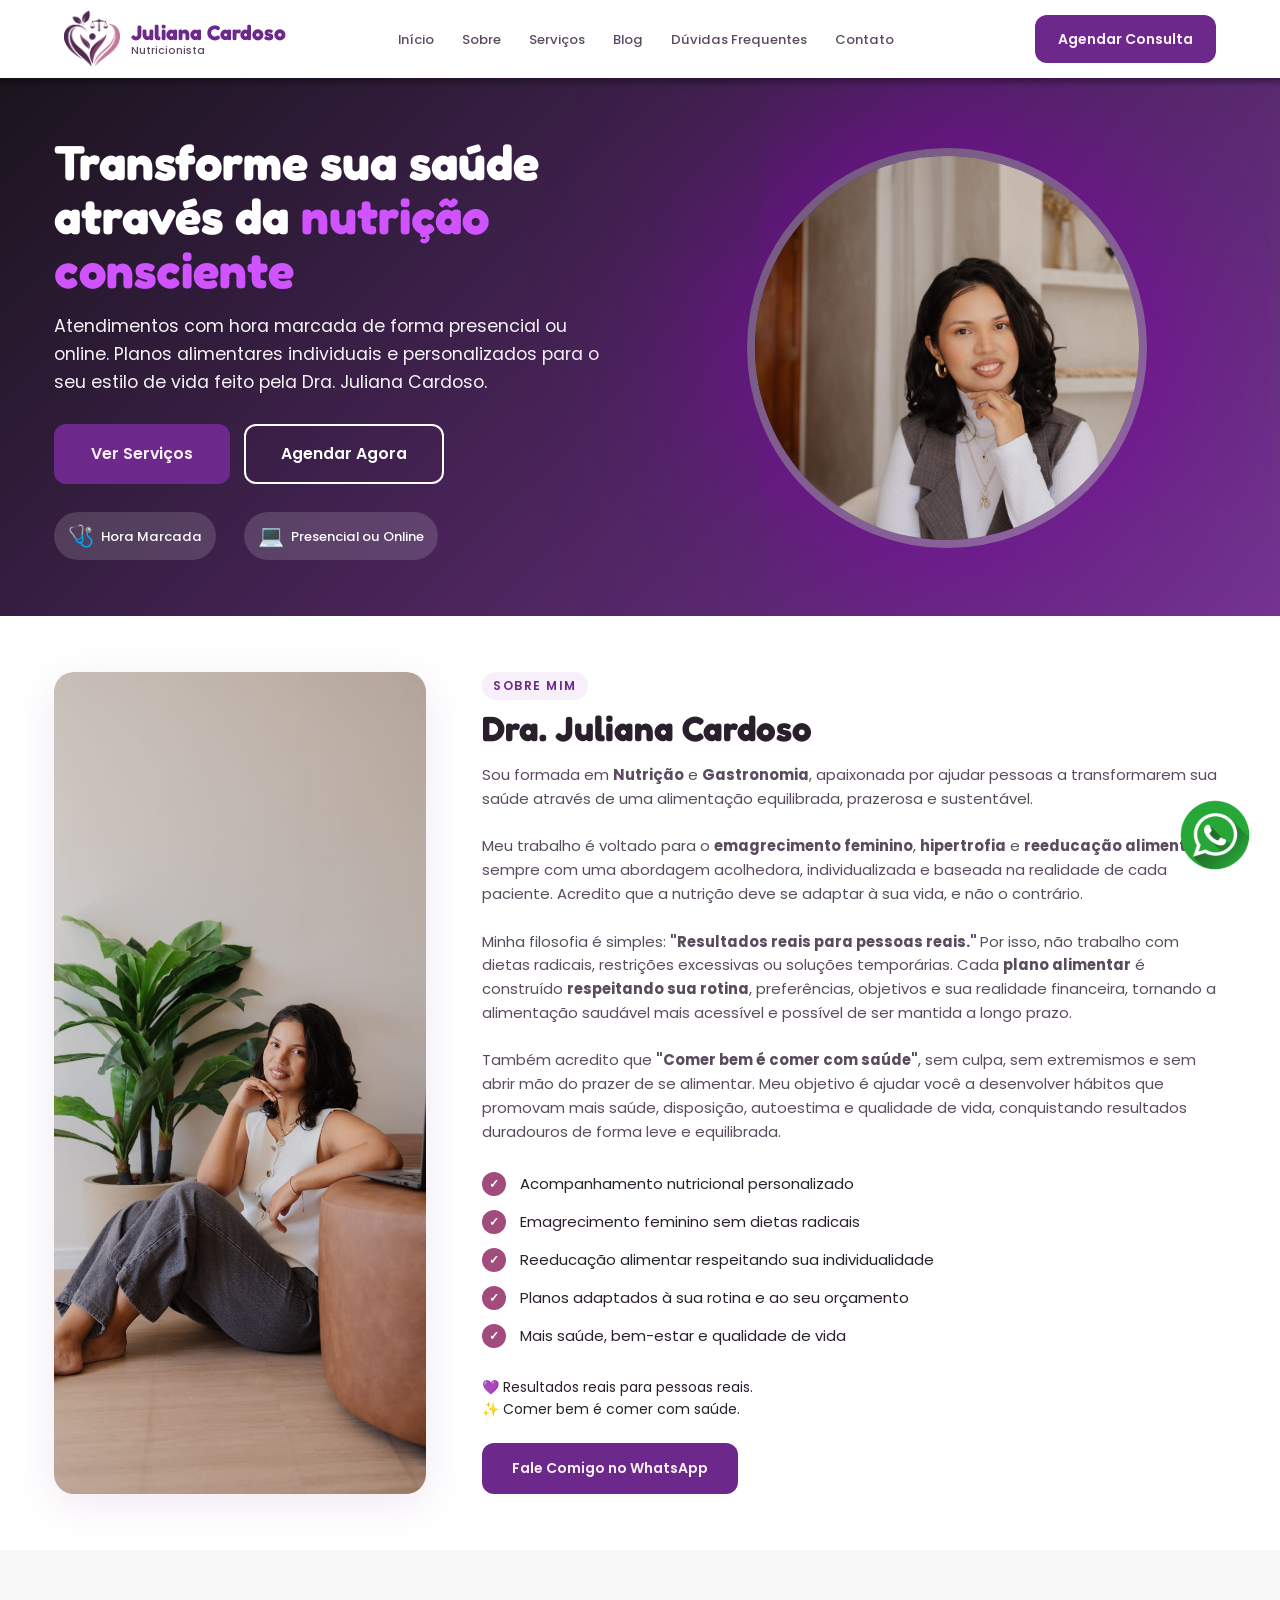
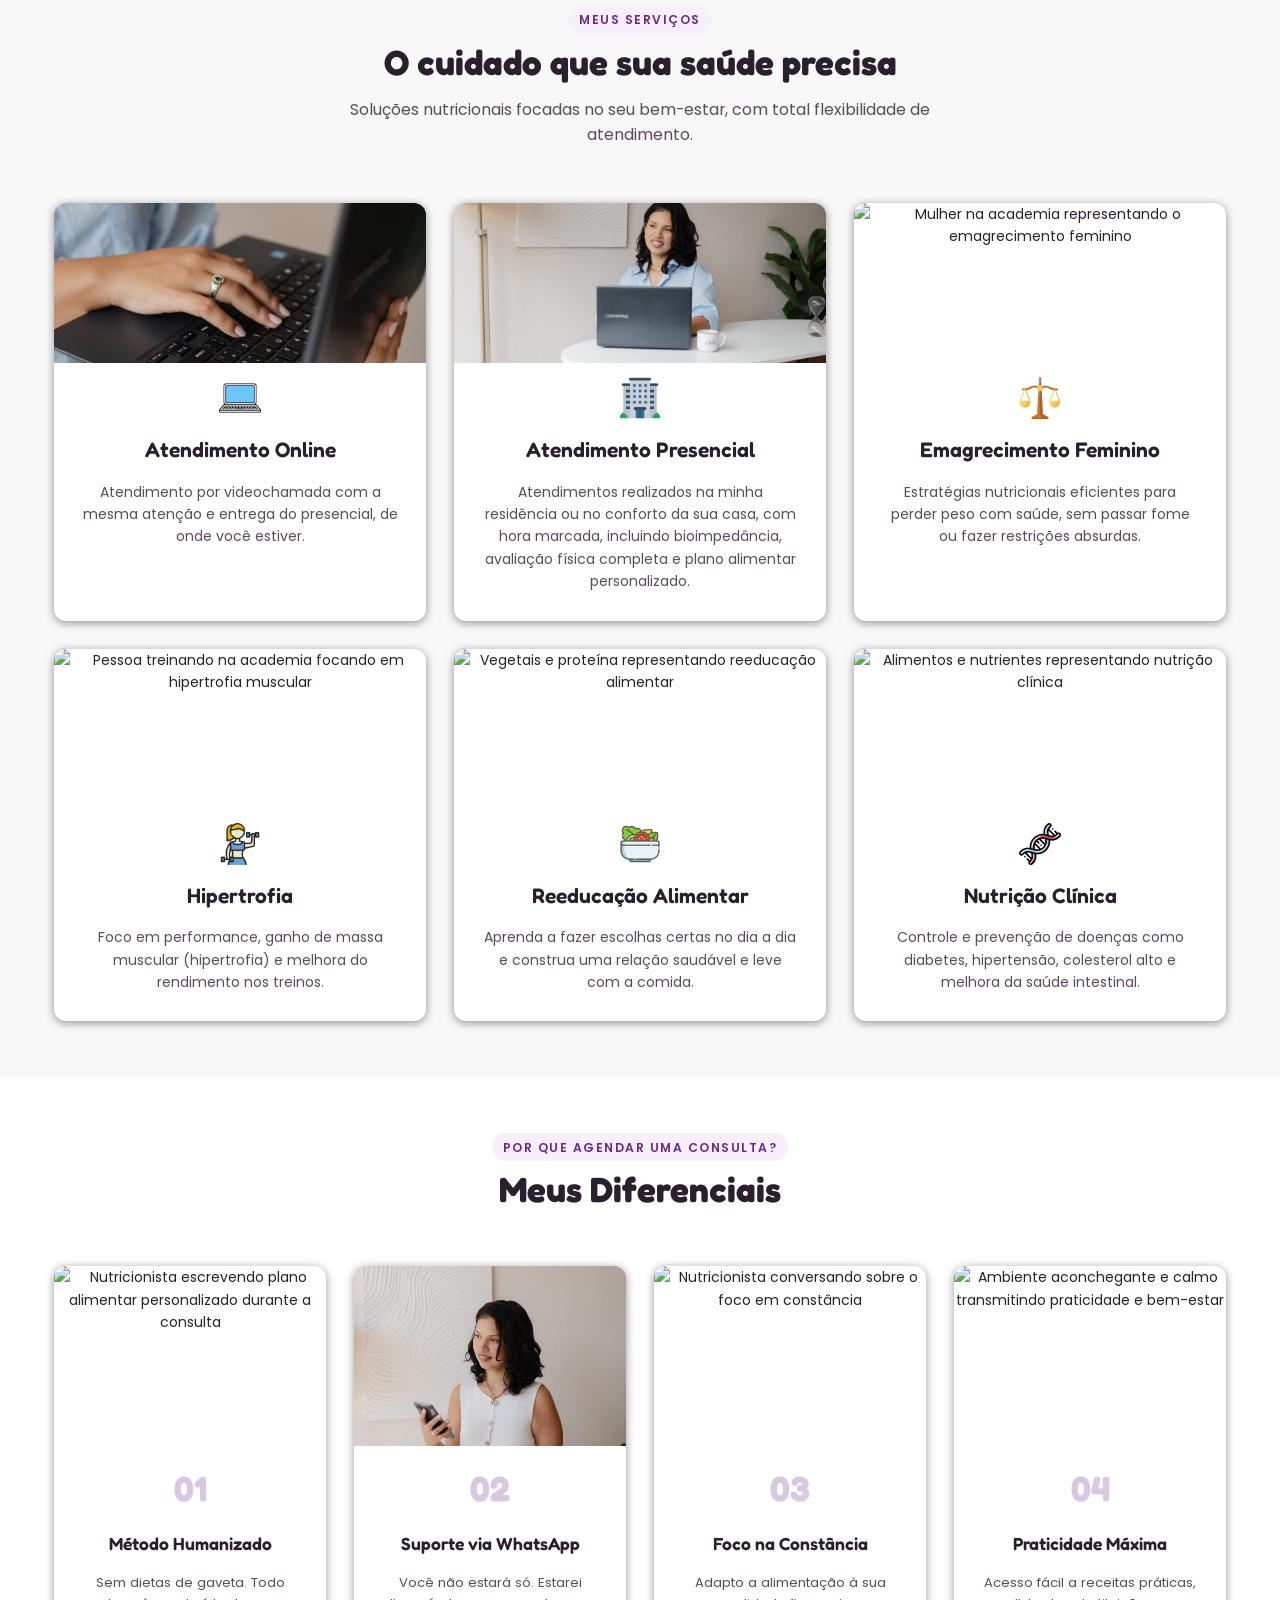
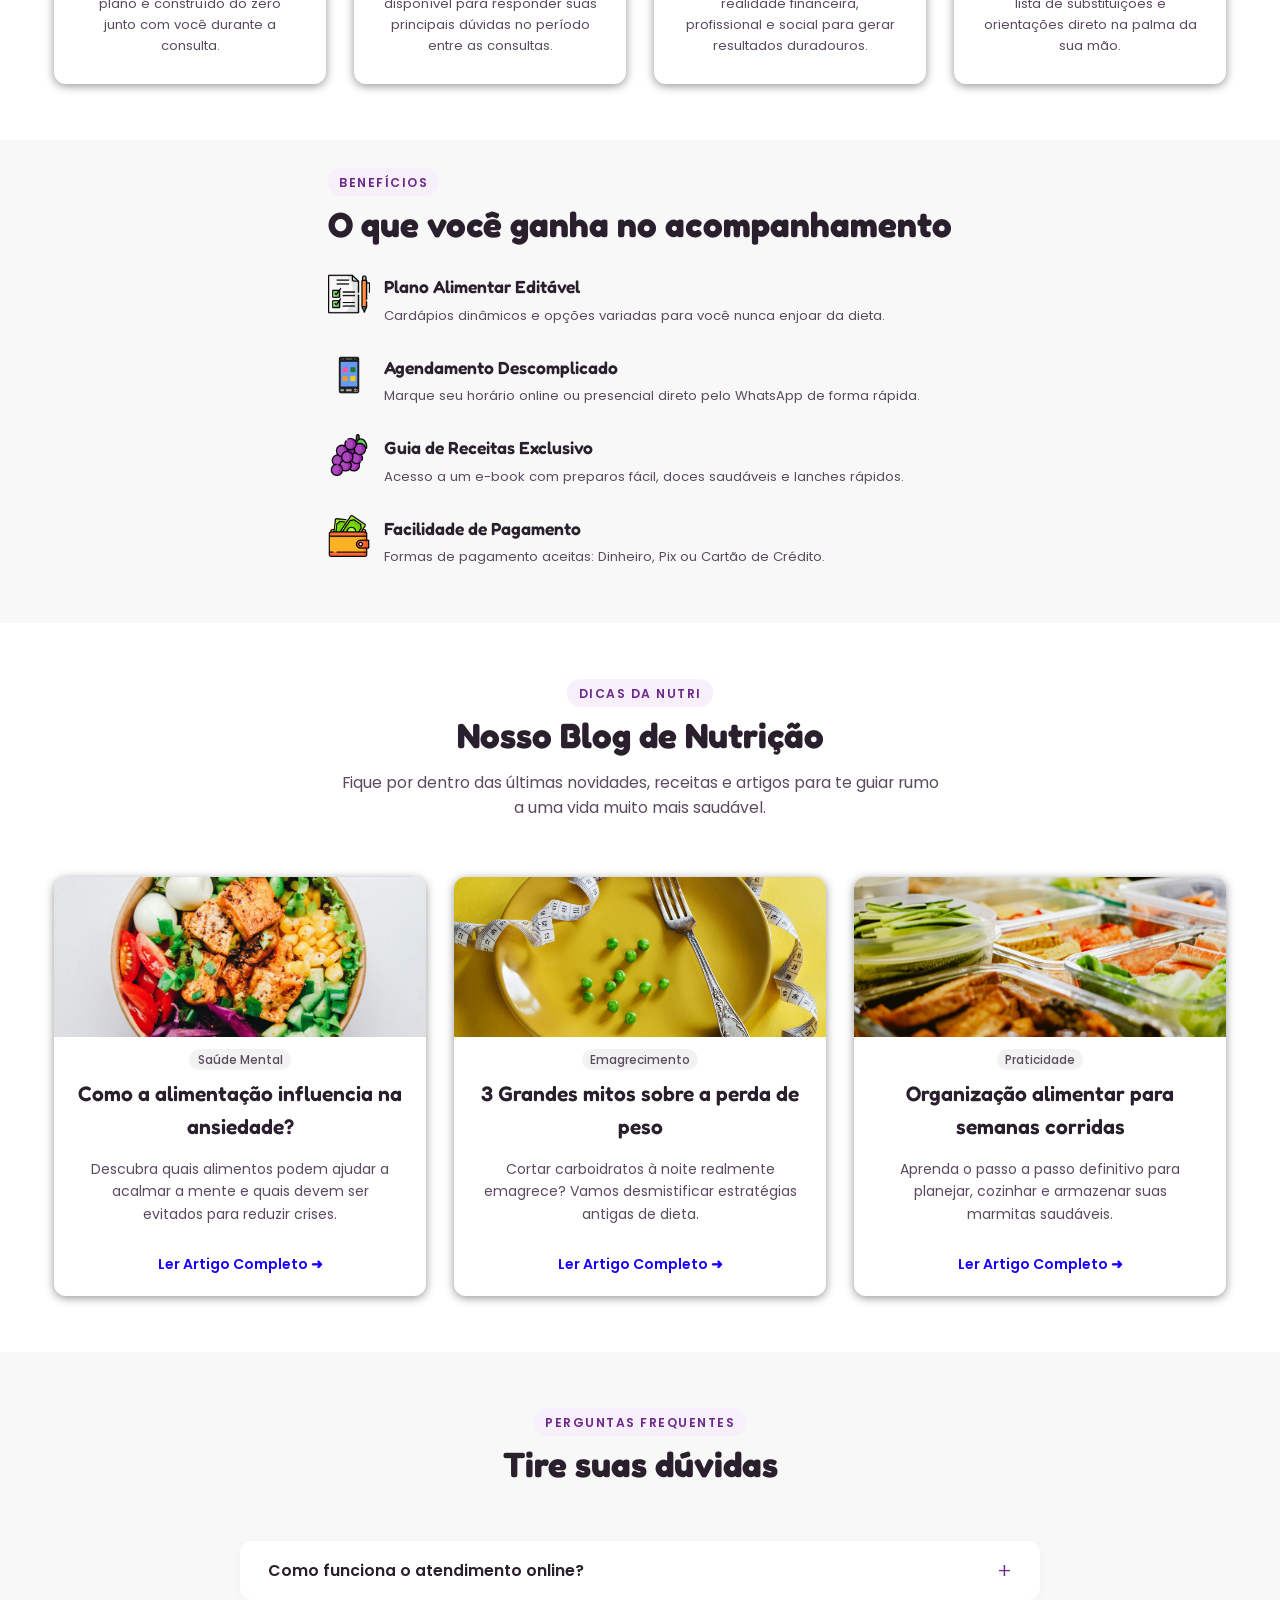
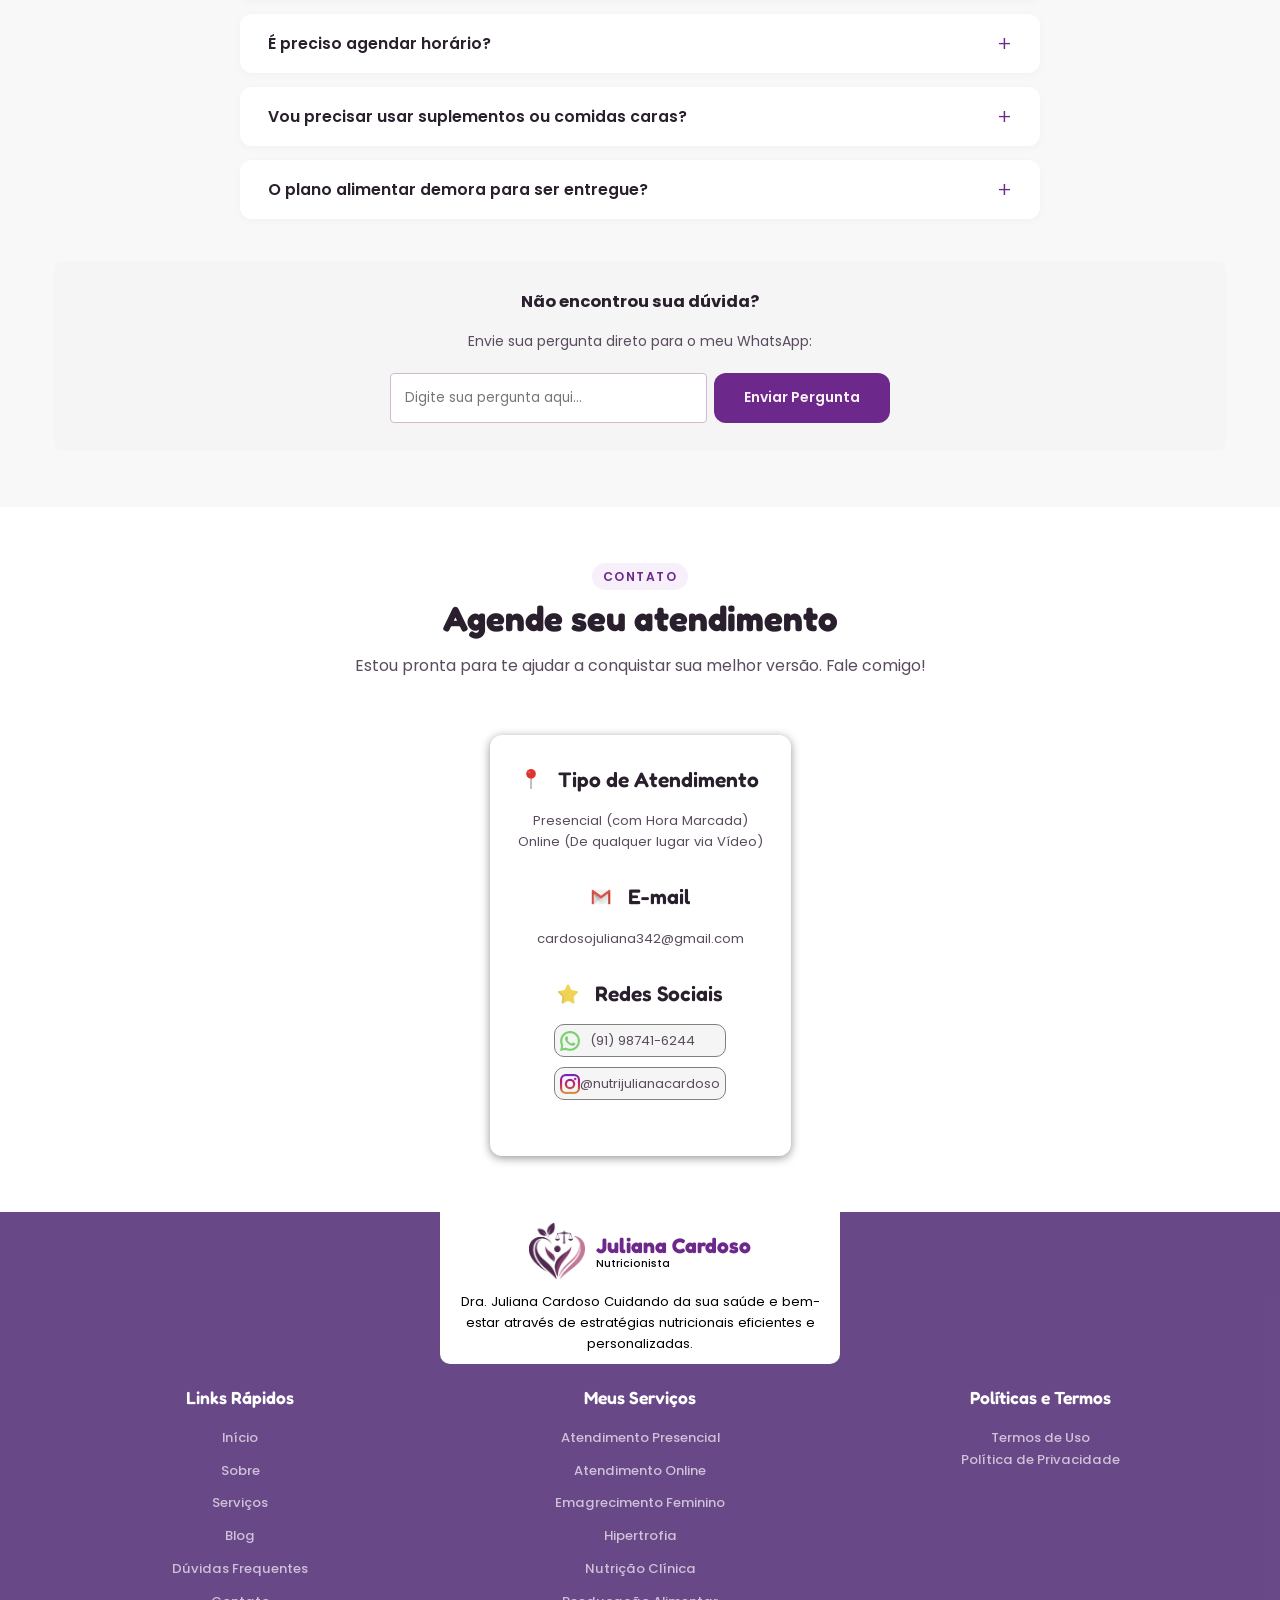
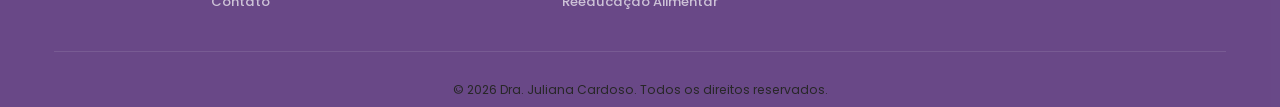
==== commit 0ffef214: "text-sobre" ====
--- a/index.html
+++ b/index.html
@@ -148,7 +148,7 @@
                 a transformarem 
                 sua saúde através de uma alimentação equilibrada, prazerosa e 
                 sustentável. 
-                <br><br>
+                
                 <img class="img800px" src="" alt=""> 
                 <br>
                                     
--- a/style0.3.css
+++ b/style0.3.css
@@ -1917,7 +1917,7 @@
   height: 400px; /* Defina a altura desejada para a imagem */
   margin: 0 auto;
   border-radius: 30px;
-  
+  margin-top: 20px;
 }
 
   
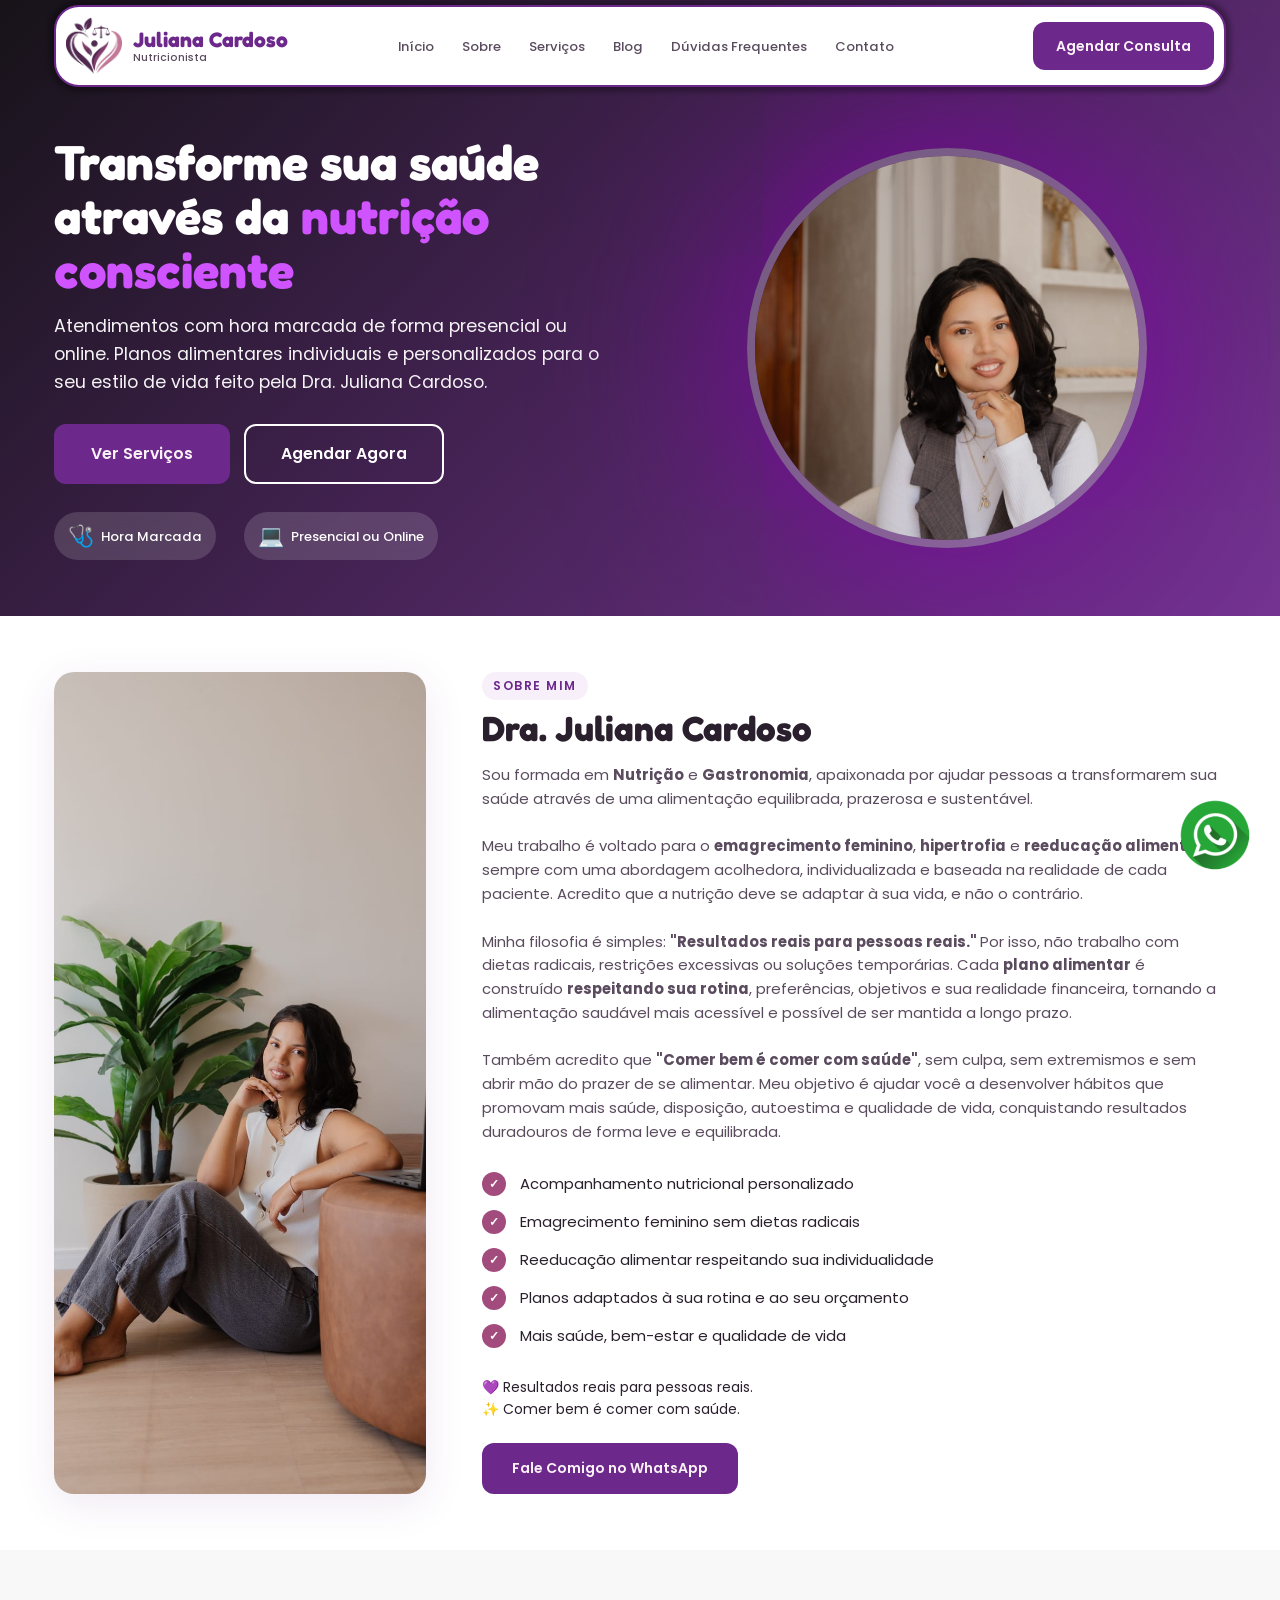
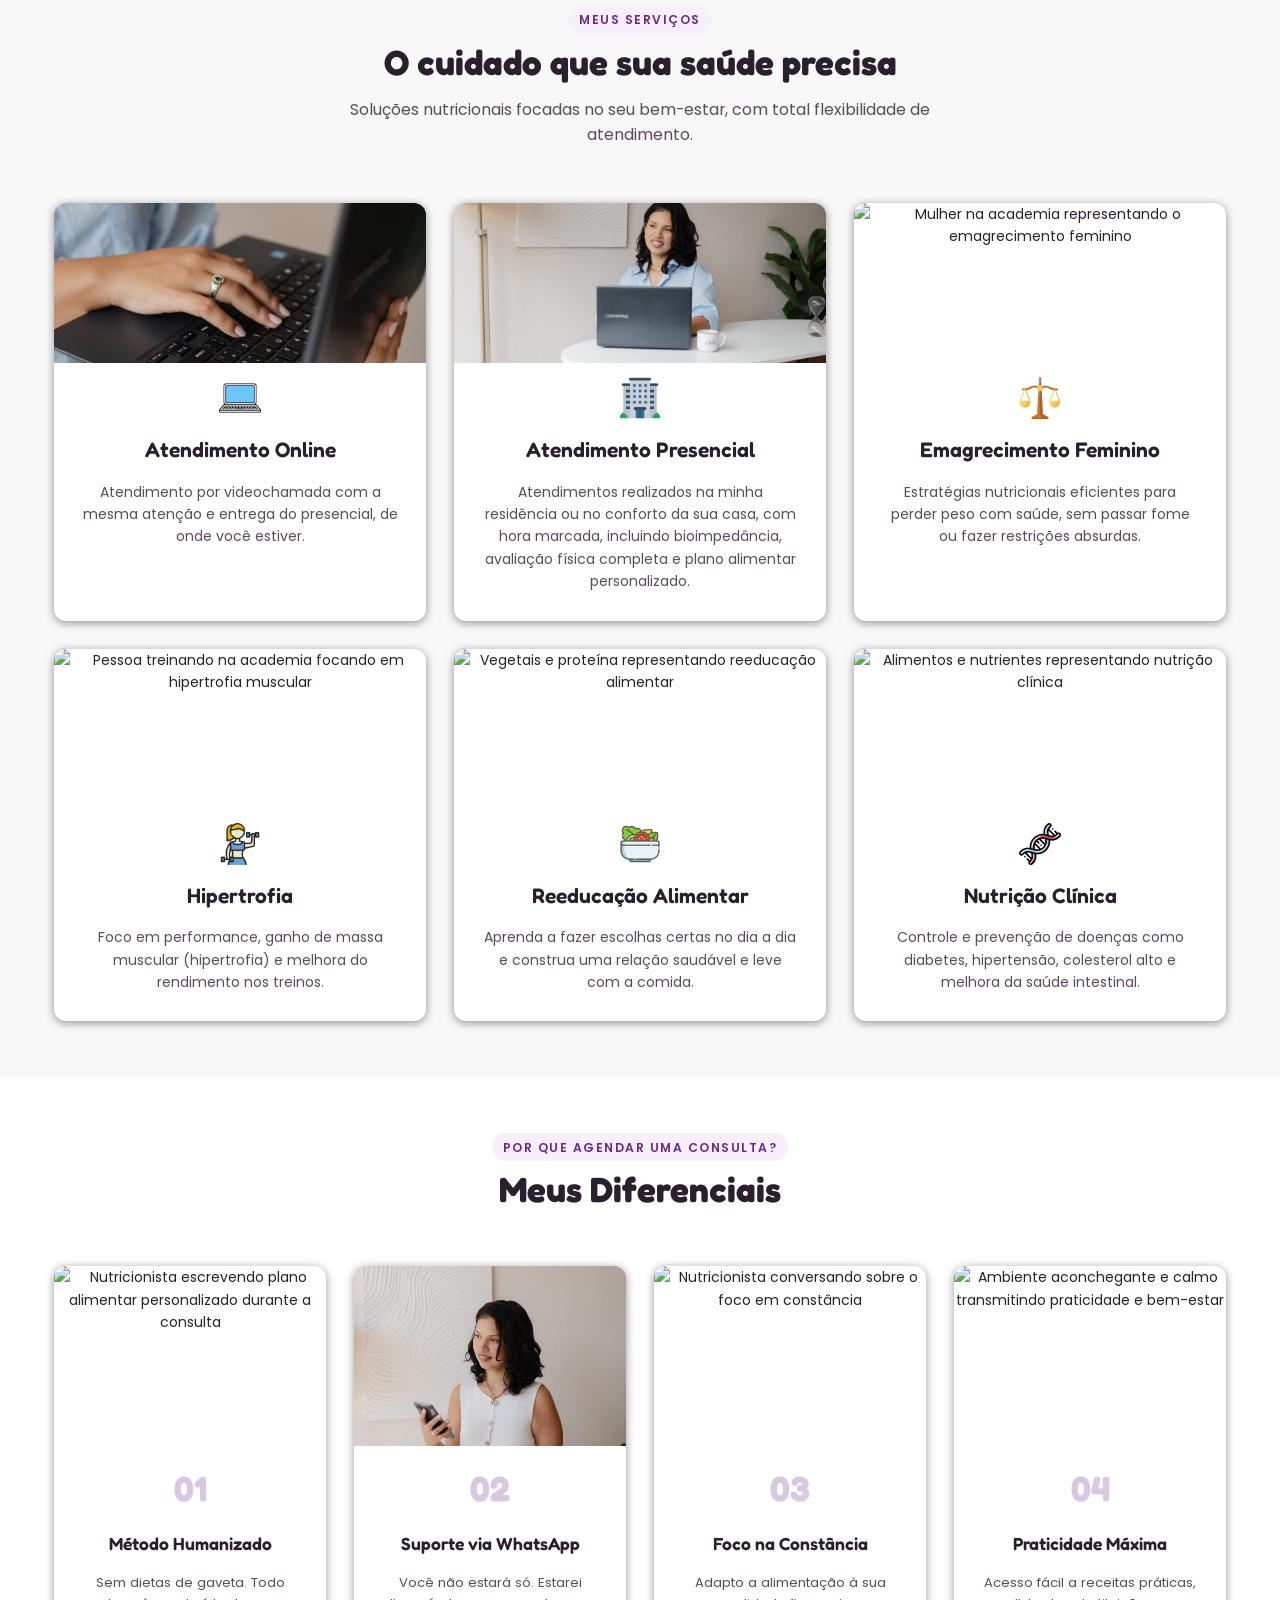
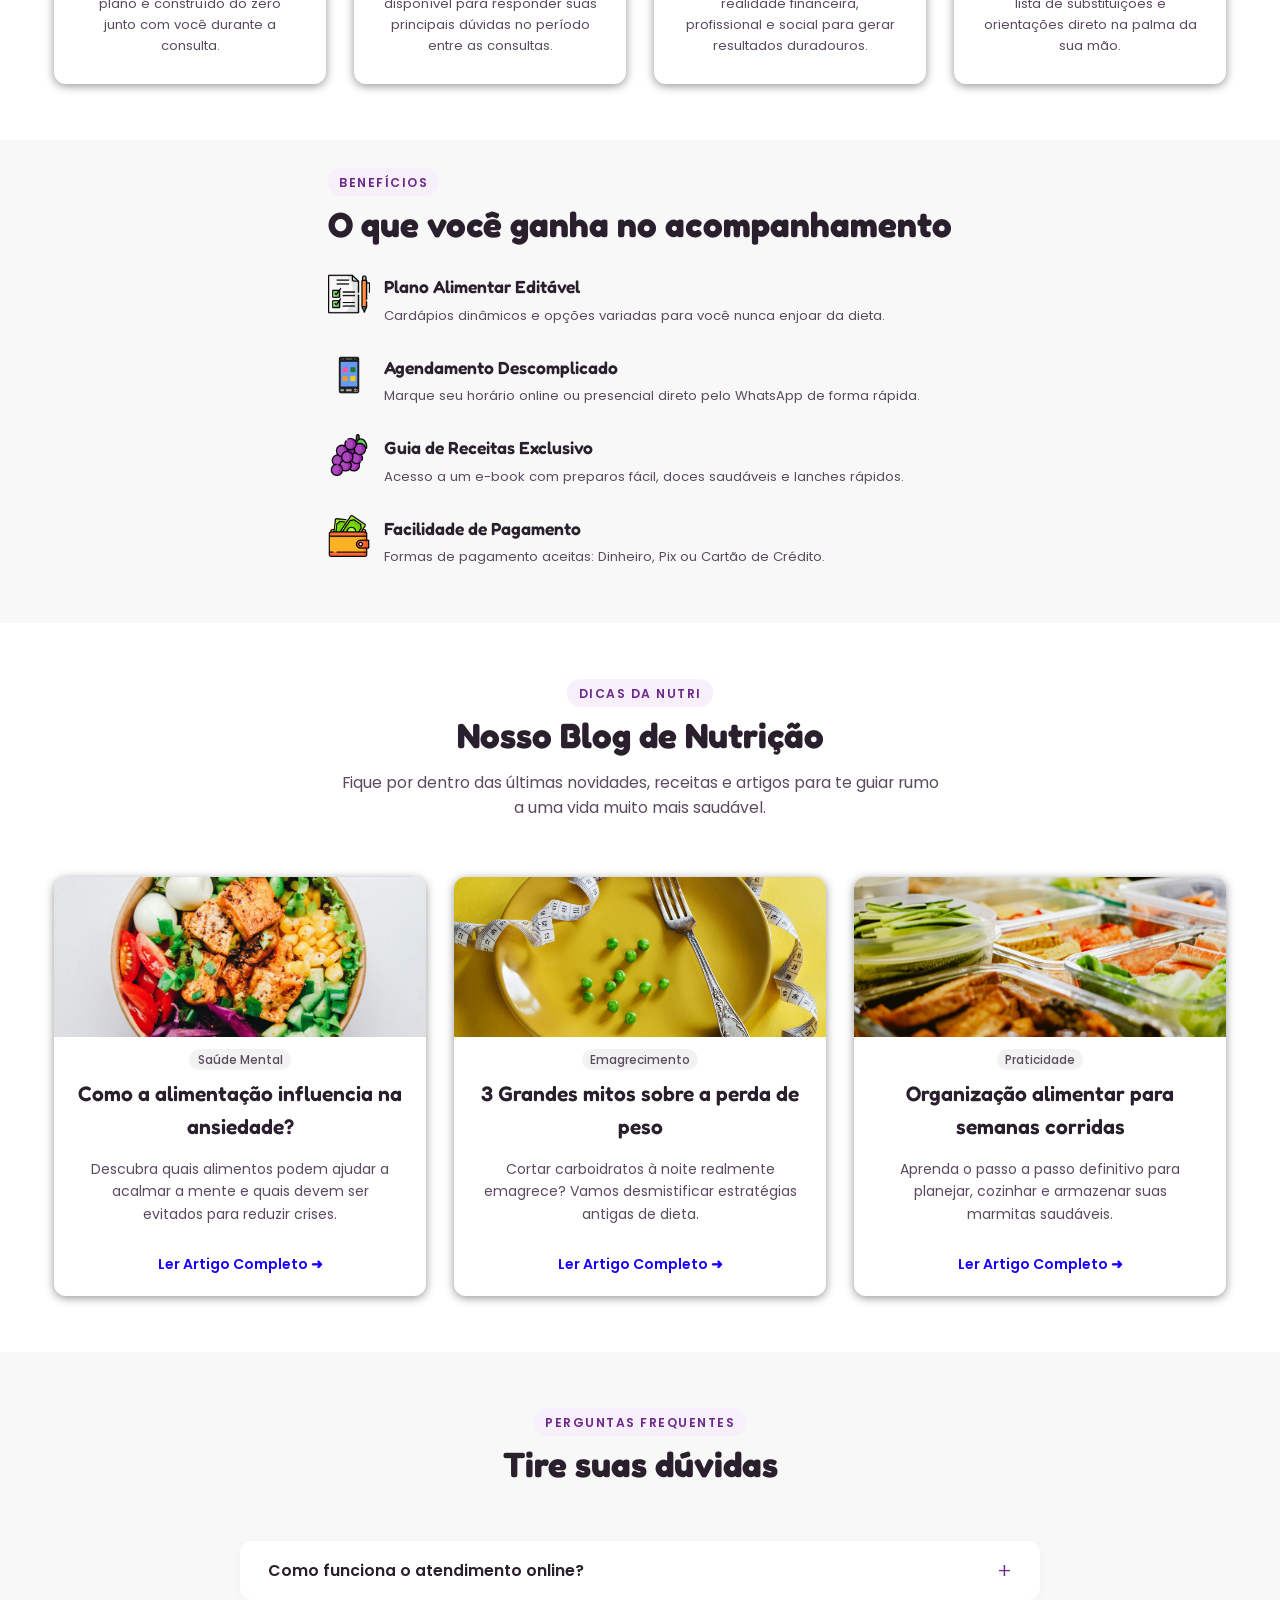
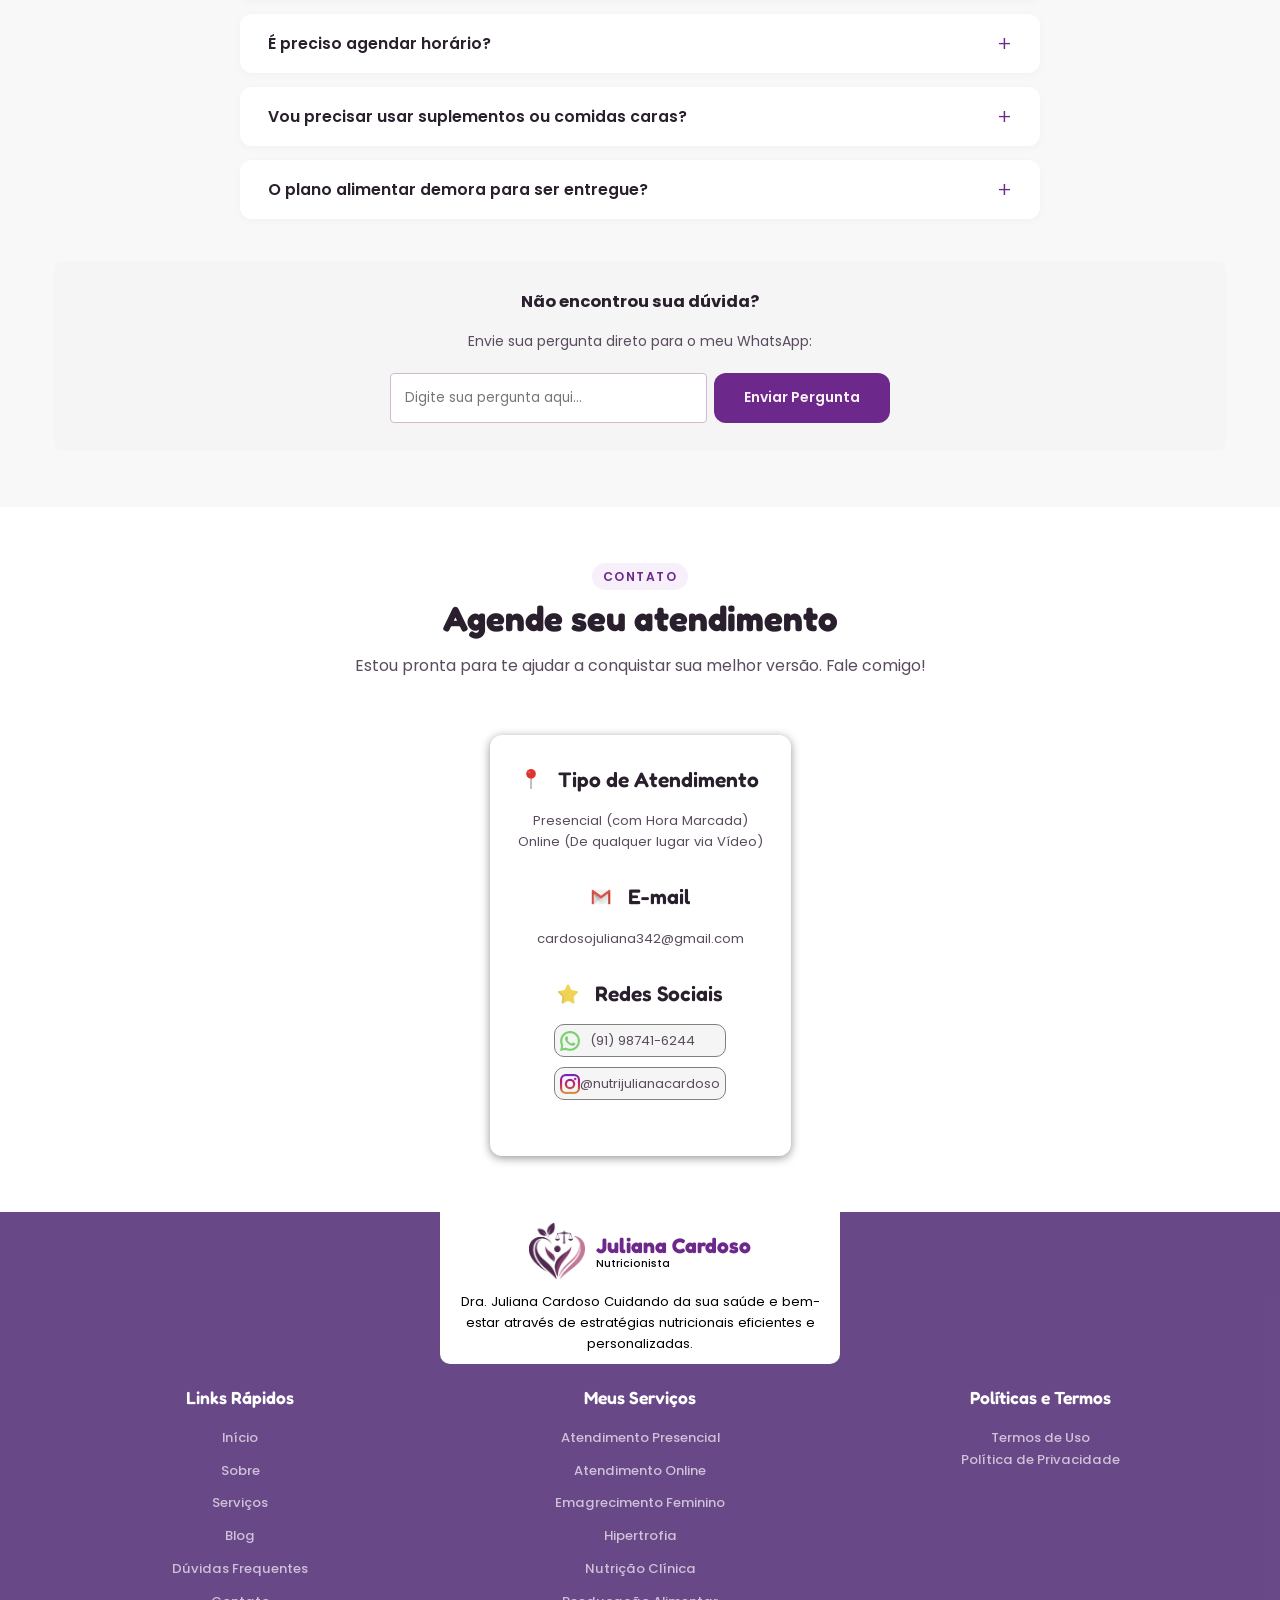
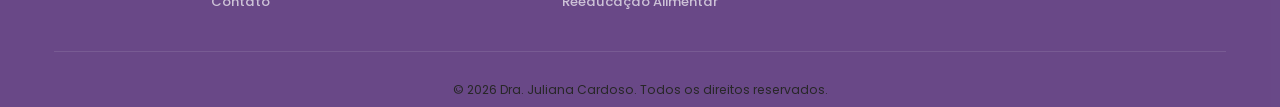
==== commit 10efc276: "animacoes-para-cell" ====
--- a/index.html
+++ b/index.html
@@ -676,7 +676,10 @@
                         </div>
                     </div>
 
-                    <div class="social-links">
+                   
+
+                </div>
+                 <div class="social-links">
                    
                         <a href="https://wa.me/5591987416244?text=Olá,%20Dra.%20Juliana!%20Estava%20navegando%20no%20seu%20site%20e%20gostaria%20de%20tirar%20umas%20dúvidas%20sobre%20a%20consulta" 
                            target="_blank" 
@@ -686,8 +689,6 @@
                             alt="">
                         </a>
                     </div>
-
-                </div>
 
             </div>
         </div>
--- a/style0.3.css
+++ b/style0.3.css
@@ -309,8 +309,8 @@
     z-index: 99;
     transition: var(--transicao);
 
-   background-color: white;
-   box-shadow: 0 0 5px 5px rgba(0, 0, 0, 0.288);
+   background-color: transparent;
+  
 
   
   
@@ -344,6 +344,12 @@
     display: flex;
     width: 100%;
     align-items: center;
+    background-color: white;
+    border-radius: 25px;
+    margin-top: 5px;
+    border: solid 2px var(--cor-primaria);
+     box-shadow: 0 0 5px 5px rgba(0, 0, 0, 0.288);
+    
     
     justify-content: space-between;
     transition: var(--transicao);
@@ -2163,7 +2169,41 @@
     }
 
    
-
+/* Estado inicial dos elementos antes de aparecerem na tela */
+    .servicos-grid > div,
+    .destaques-grid > div,
+    .faq-item,
+    .beneficio-item,
+     .contato-info.visible {
+        opacity: 0;
+        transform: translateX(-50px);
+        transition: opacity 0.8s ease-out, transform 0.8s ease-out;
+    }
+
+    /* Estado final quando a classe .visible for acionada pelo JavaScript */
+    .servicos-grid > div.visible,
+    .destaques-grid > div.visible,
+    .faq-item.visible,
+    .beneficio-item.visible,
+    .contato-info.visible {
+        opacity: 1;
+        transform: translateX(0);
+    }
+
+    /* Estado inicial: invisíveis e deslocadas para a esquerda */
+    .sobre-content,
+    .contato-info {
+        opacity: 0;
+        transform: translateX(-50px);
+        transition: opacity 0.8s ease-out, transform 0.8s ease-out;
+    }
+
+    /* Estado final: visíveis e na posição original ao receber a classe .visible */
+    .sobre-content.visible,
+    .contato-info.visible {
+        opacity: 1;
+        transform: translateX(0);
+    }
 
 
     
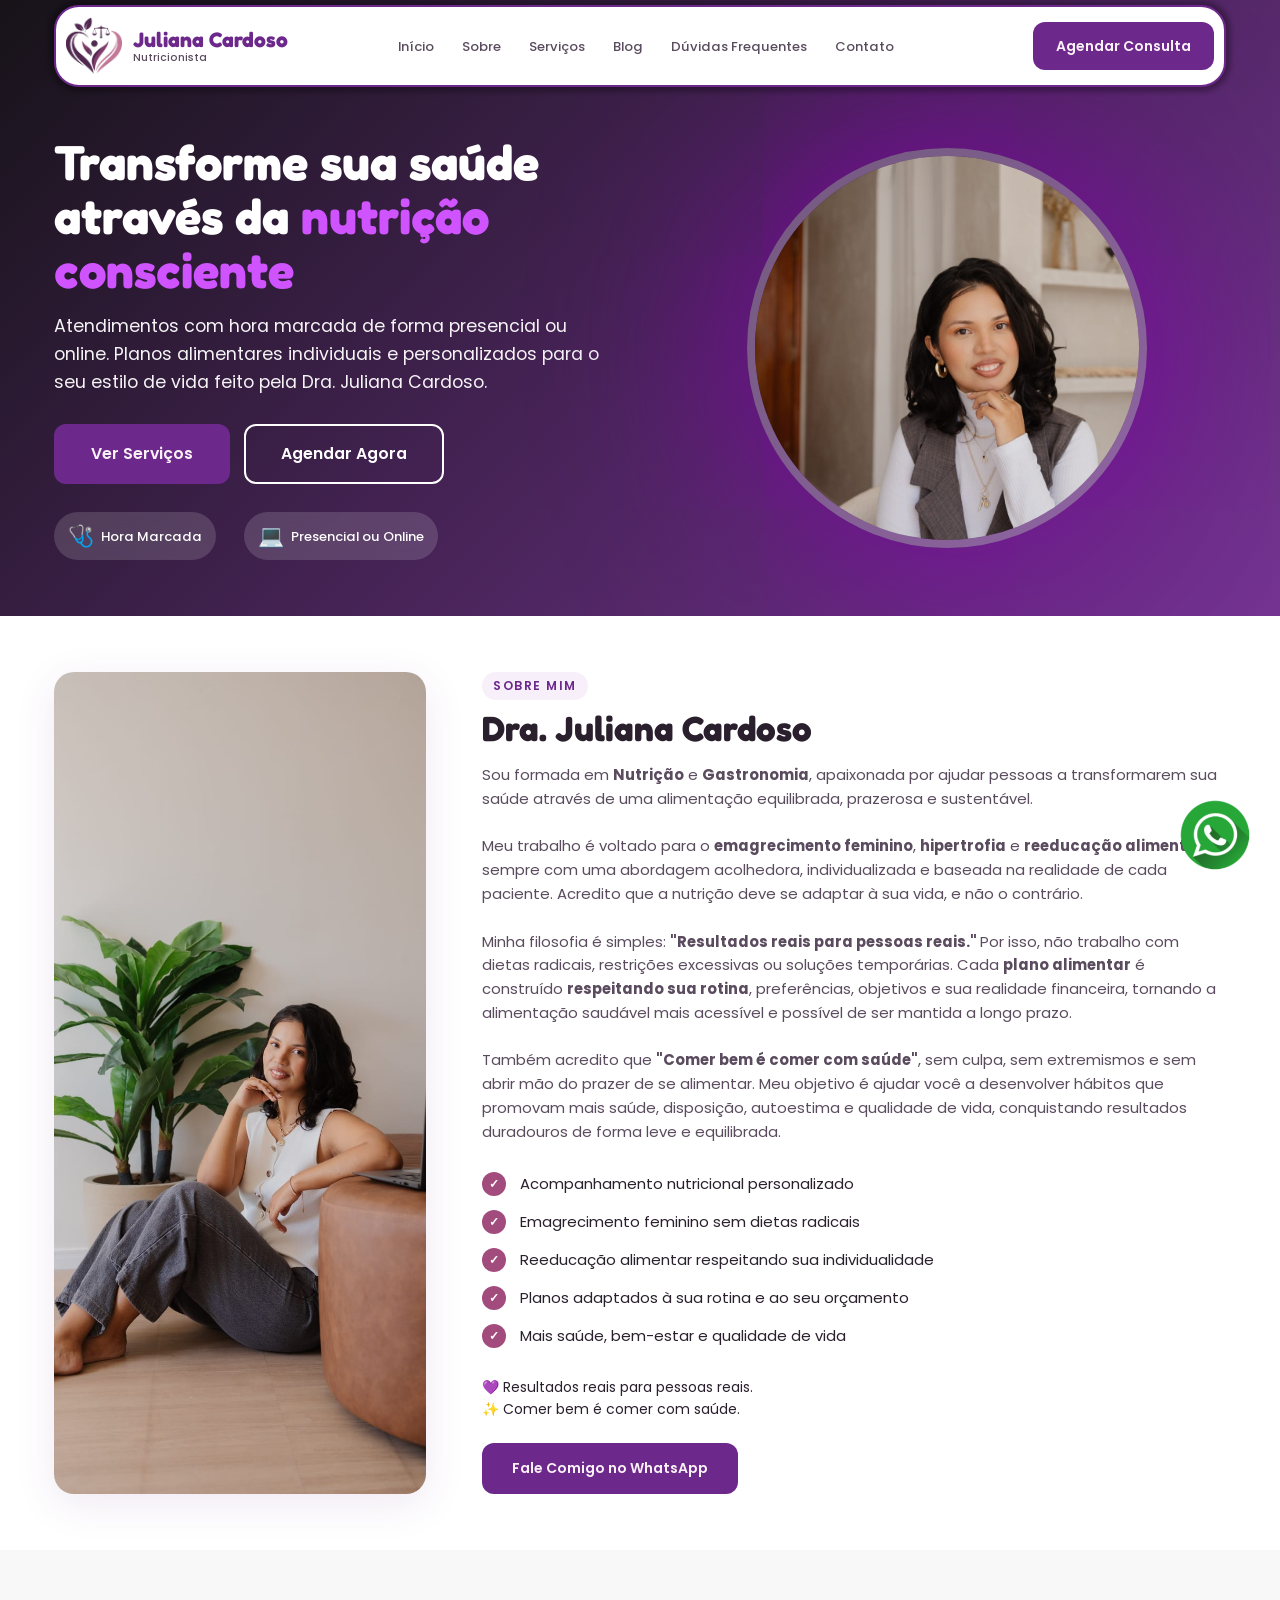
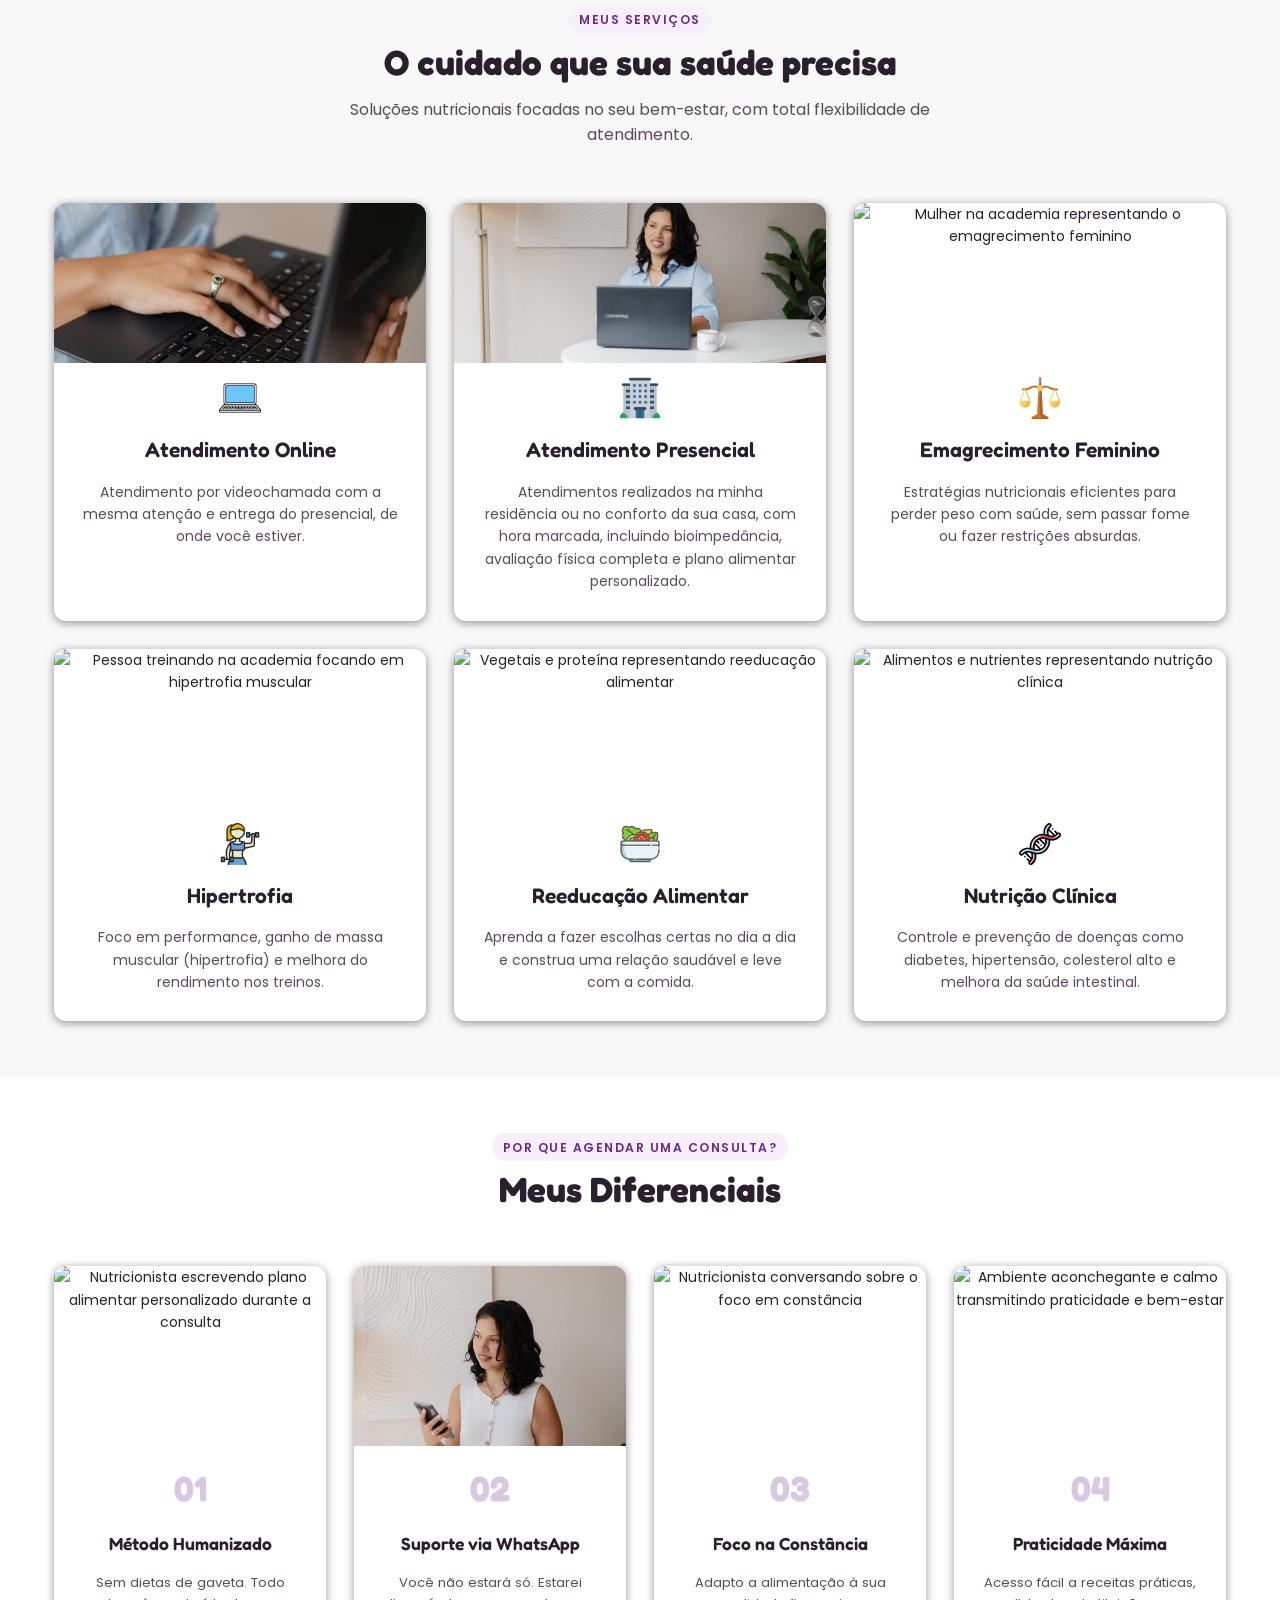
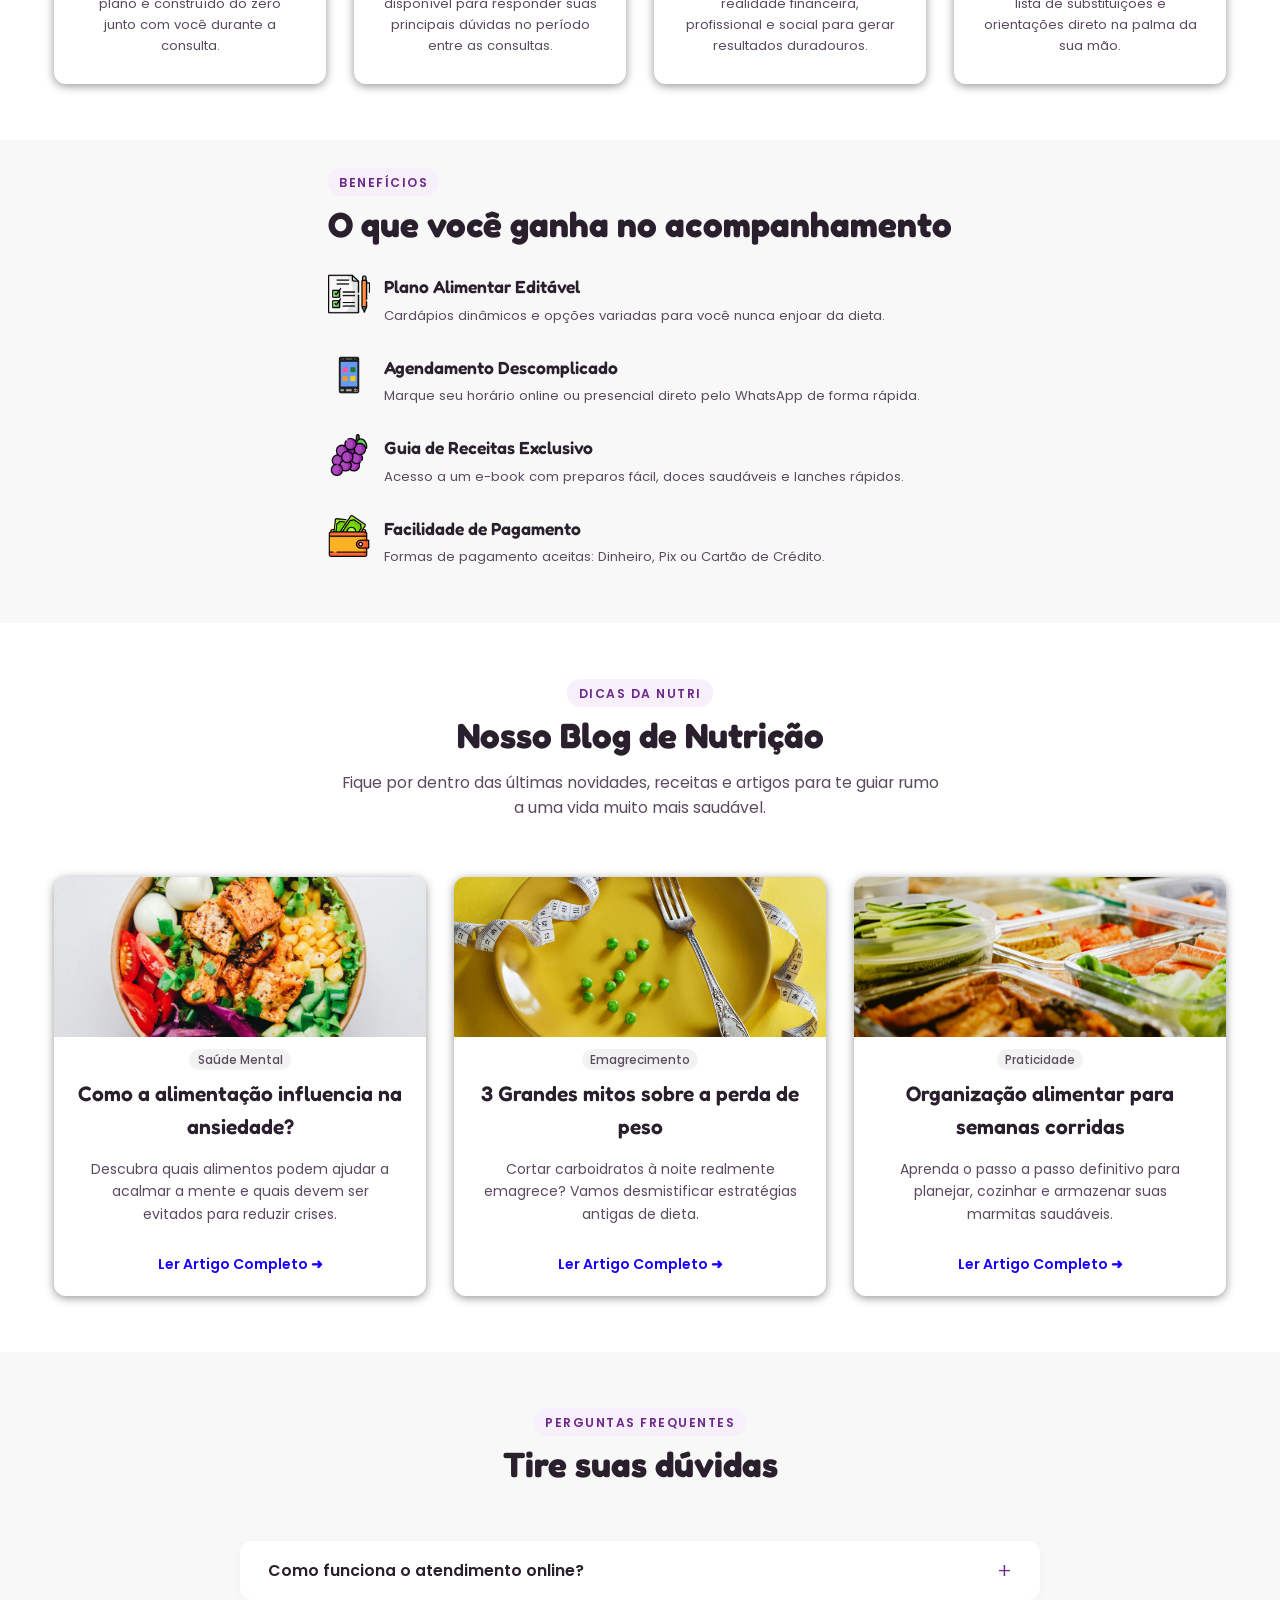
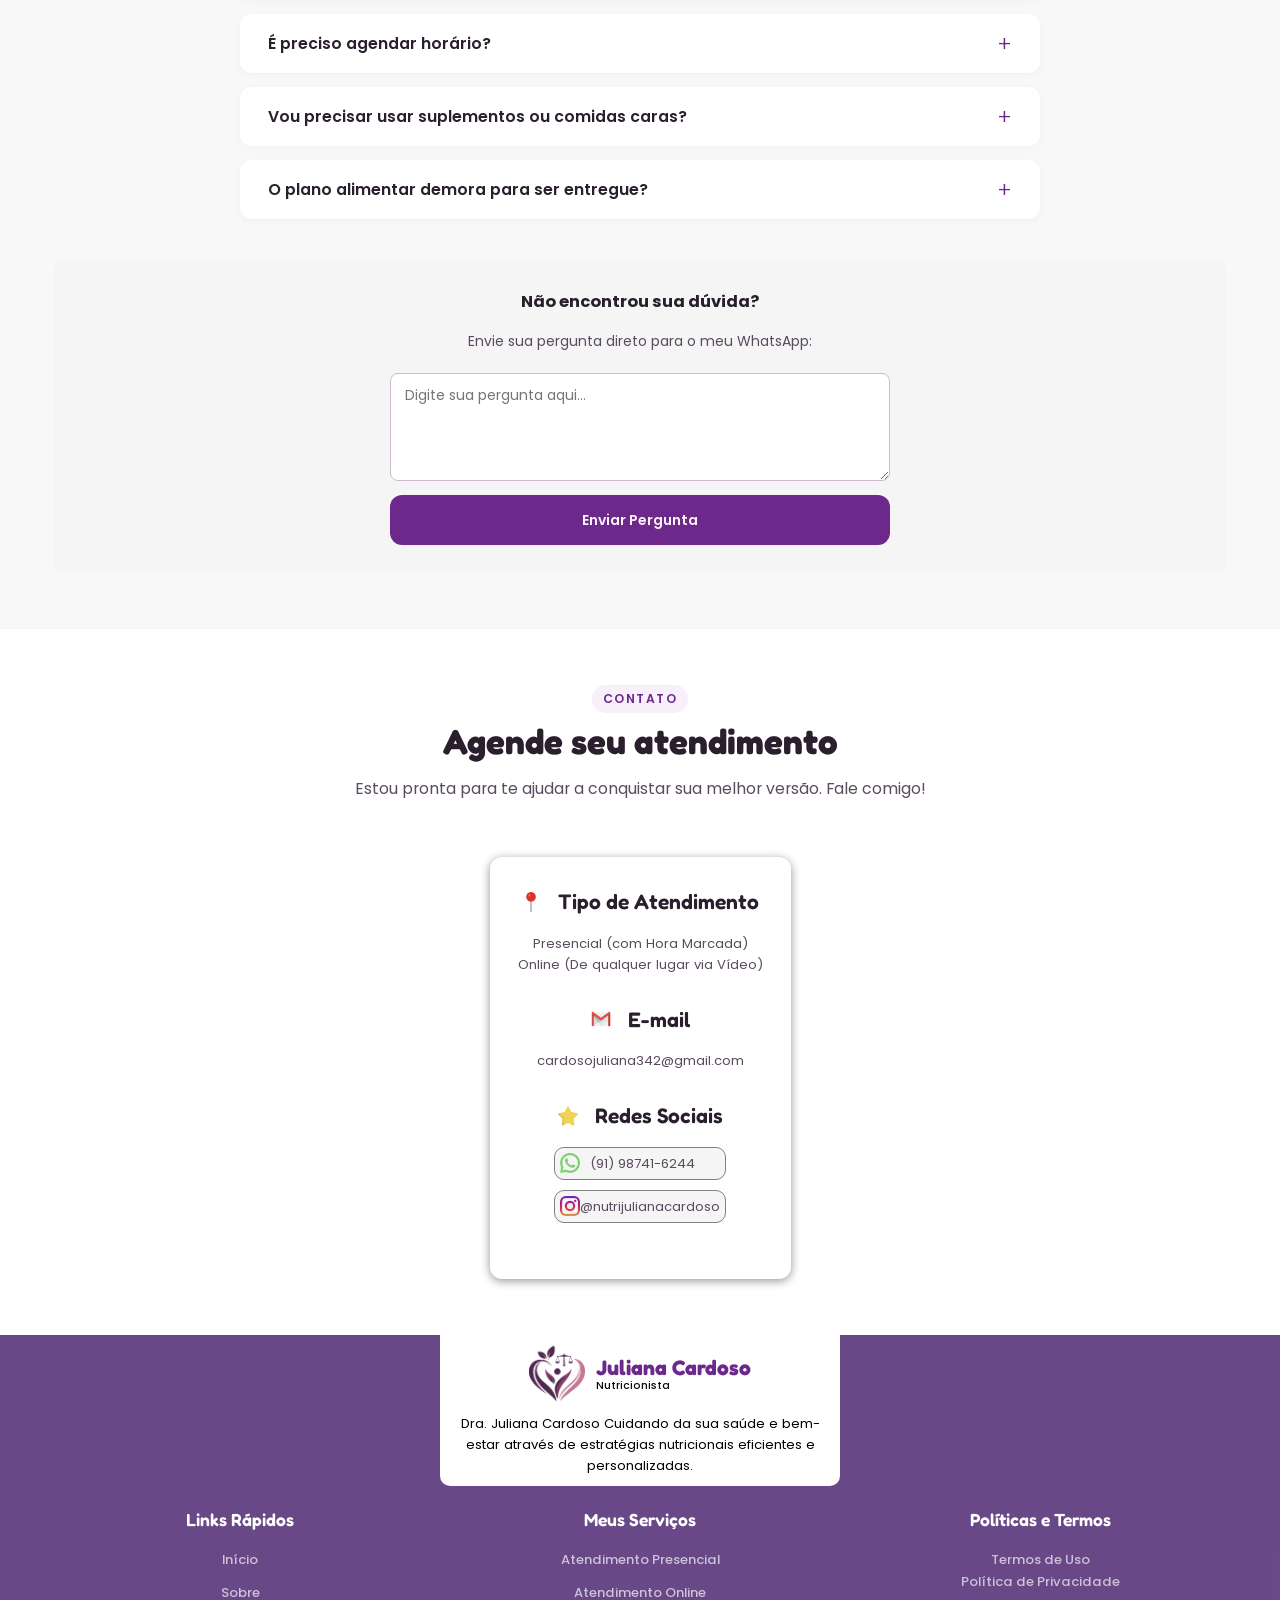
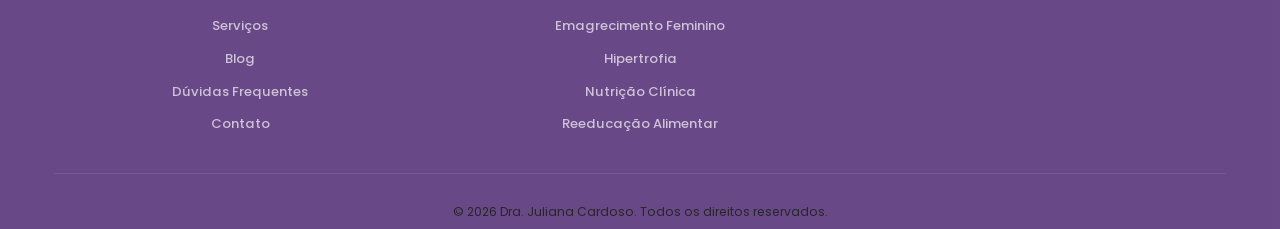
==== commit b6f521a9: "animacoes-cell" ====
--- a/index.html
+++ b/index.html
@@ -601,10 +601,10 @@
             <div class="faq-envio">
                 <h3>Não encontrou sua dúvida?</h3>
                 <p>Envie sua pergunta direto para o meu WhatsApp:</p>
-                <form id="form-faq" onsubmit="enviarPerguntaFaq(event)">
-                    <input type="text" id="pergunta-cliente" placeholder="Digite sua pergunta aqui..." required>
-                    <button type="submit" class="btn btn-primary">Enviar Pergunta</button>
-                </form>
+               <form id="form-faq" onsubmit="enviarPerguntaFaq(event)">
+    <textarea id="pergunta-cliente" placeholder="Digite sua pergunta aqui..." rows="4" required></textarea>
+    <button type="submit" class="btn btn-primary btn-block">Enviar Pergunta</button>
+</form>
             </div>
 
         </div>
--- a/style0.3.css
+++ b/style0.3.css
@@ -1161,13 +1161,25 @@
     margin-bottom: 1.5rem; color: var(--cor-texto-claro);
 }
 
-#form-faq{
-    display: flex; gap: 0.5rem; max-width: 500px; margin: 0 auto; flex-wrap: wrap;
-}
-
-#pergunta-cliente{
-width: 100px;
-    flex: 1; padding: 0.8rem 1rem; border: 1px solid var(--cor-cinza-medio); border-radius: 4px;  font-family: 'Poppins', sans-serif;
+#form-faq {
+    display: flex;
+    flex-direction: column; /* Alinha os elementos em coluna (um abaixo do outro) */
+    align-items: stretch;   /* Ocupa a largura disponível */
+    gap: 1rem;              /* Espaçamento entre o campo e o botão */
+    max-width: 500px;
+    margin: 0 auto;
+}
+
+#pergunta-cliente {
+    width: 100%;
+    min-height: 100px;      /* Deixa o campo com uma altura inicial maior */
+    max-height: 250px;      /* Limita a altura máxima de expansão */
+    resize: vertical;       /* Permite que o usuário ajuste o tamanho verticalmente */
+    padding: 0.8rem 1rem;
+    border: 1px solid var(--cor-cinza-medio);
+    border-radius: 8px;
+    font-family: 'Poppins', sans-serif;
+    font-size: 1rem;
 }
 
 .btn btn-primary {
@@ -2174,7 +2186,8 @@
     .destaques-grid > div,
     .faq-item,
     .beneficio-item,
-     .contato-info.visible {
+     .contato-info.visible
+     {
         opacity: 0;
         transform: translateX(-50px);
         transition: opacity 0.8s ease-out, transform 0.8s ease-out;
@@ -2185,7 +2198,7 @@
     .destaques-grid > div.visible,
     .faq-item.visible,
     .beneficio-item.visible,
-    .contato-info.visible {
+    .contato-info.visible{
         opacity: 1;
         transform: translateX(0);
     }
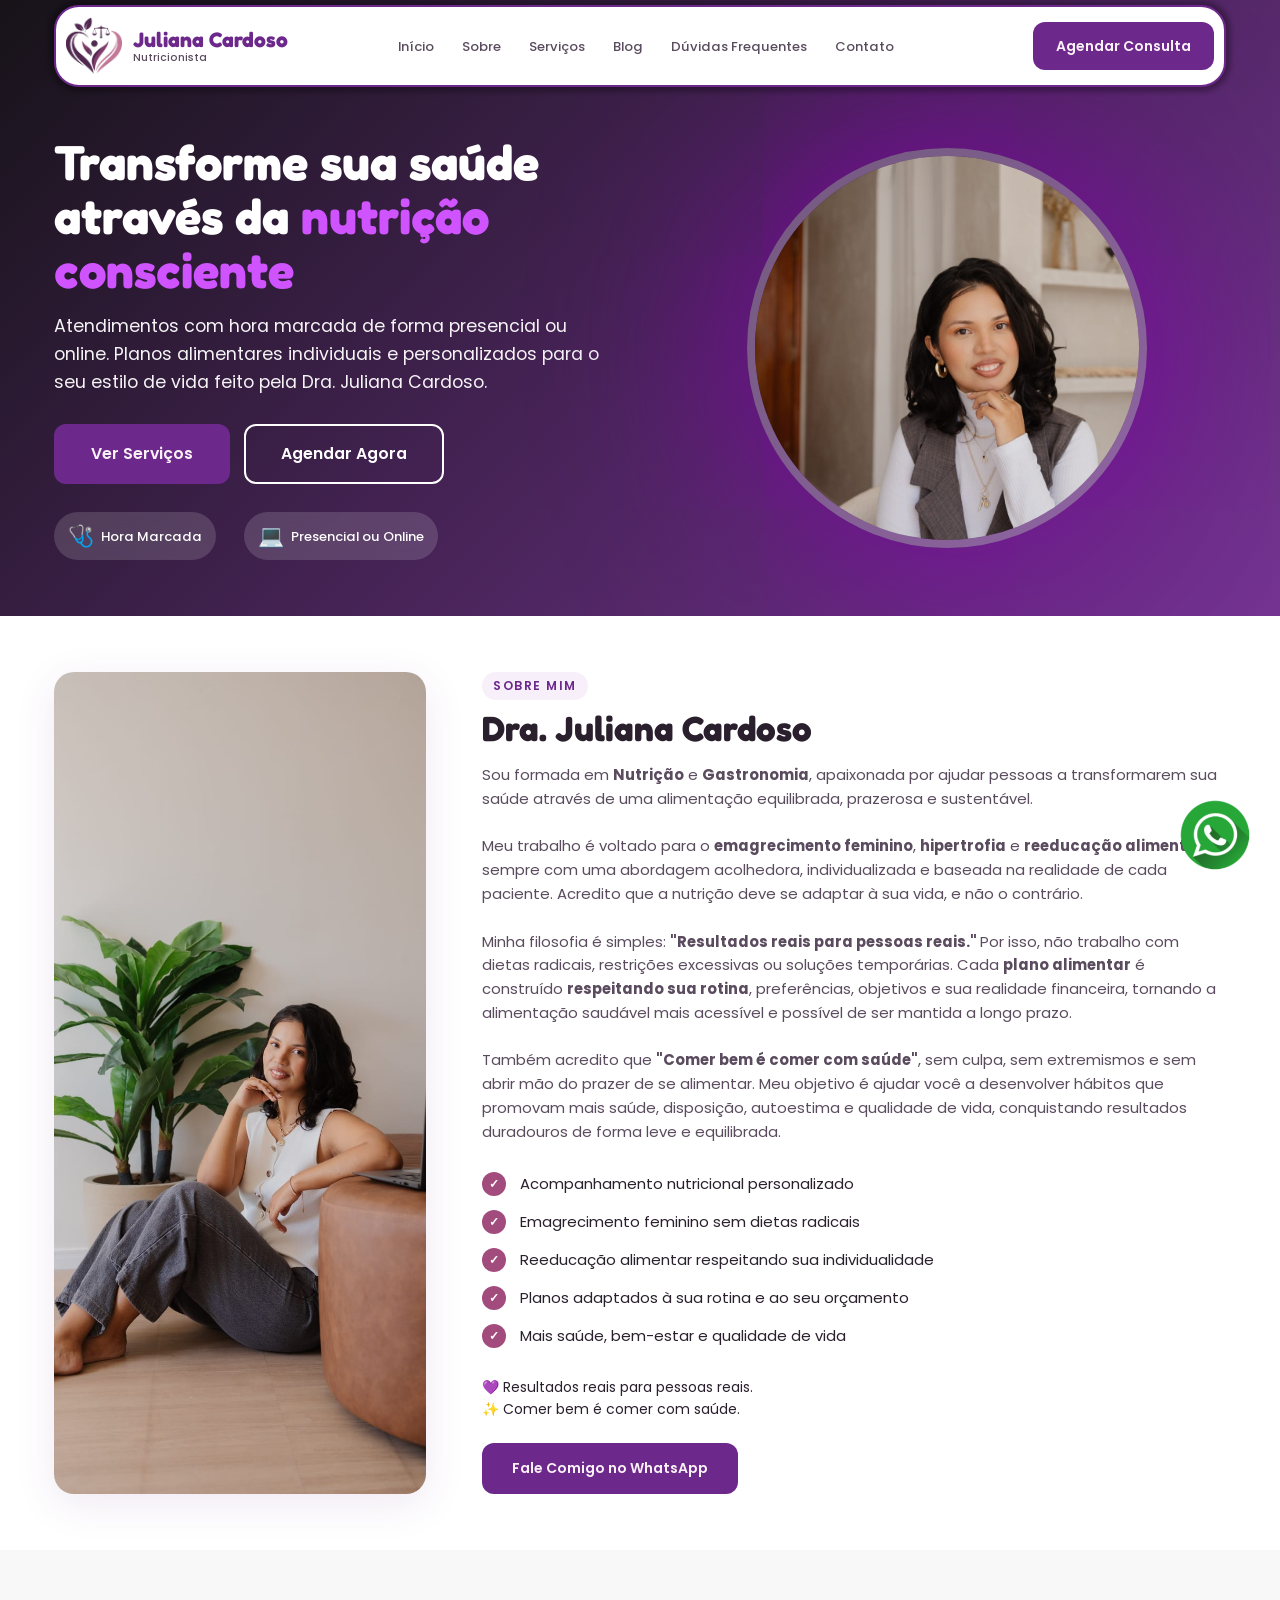
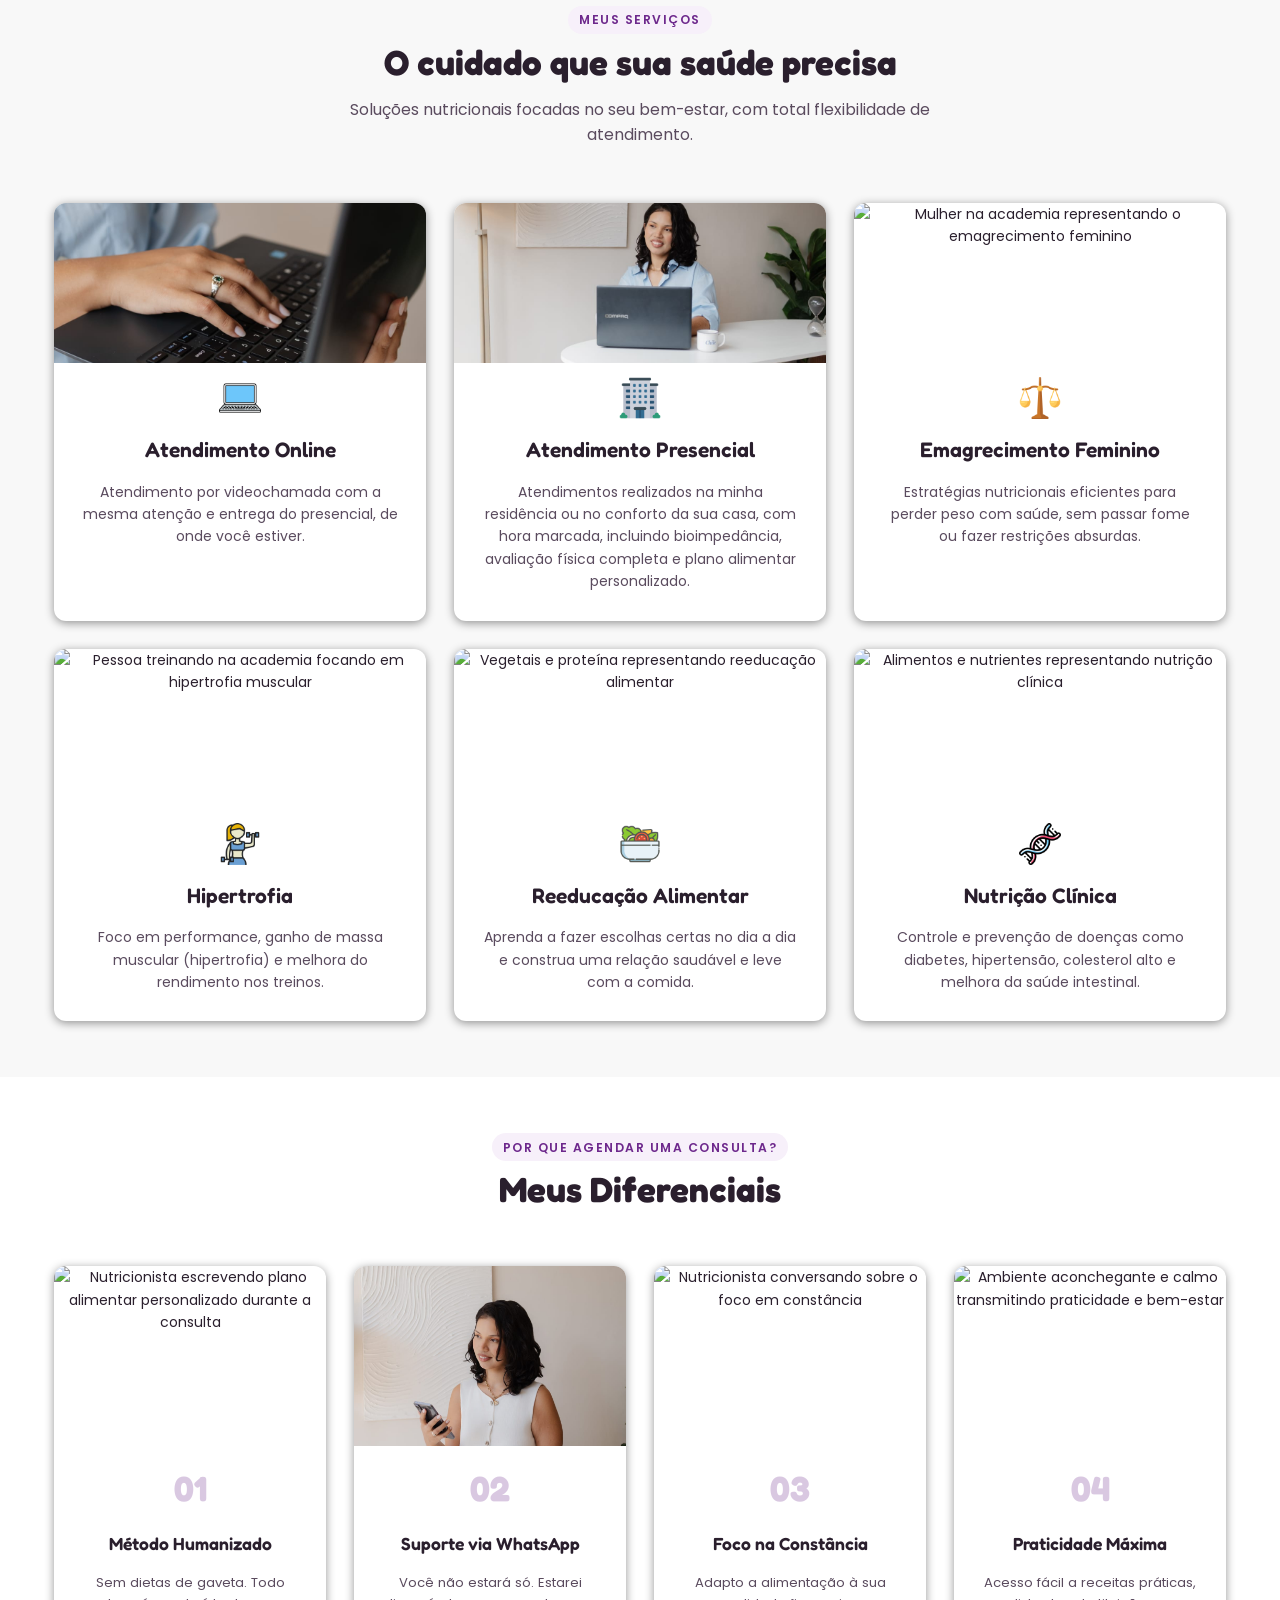
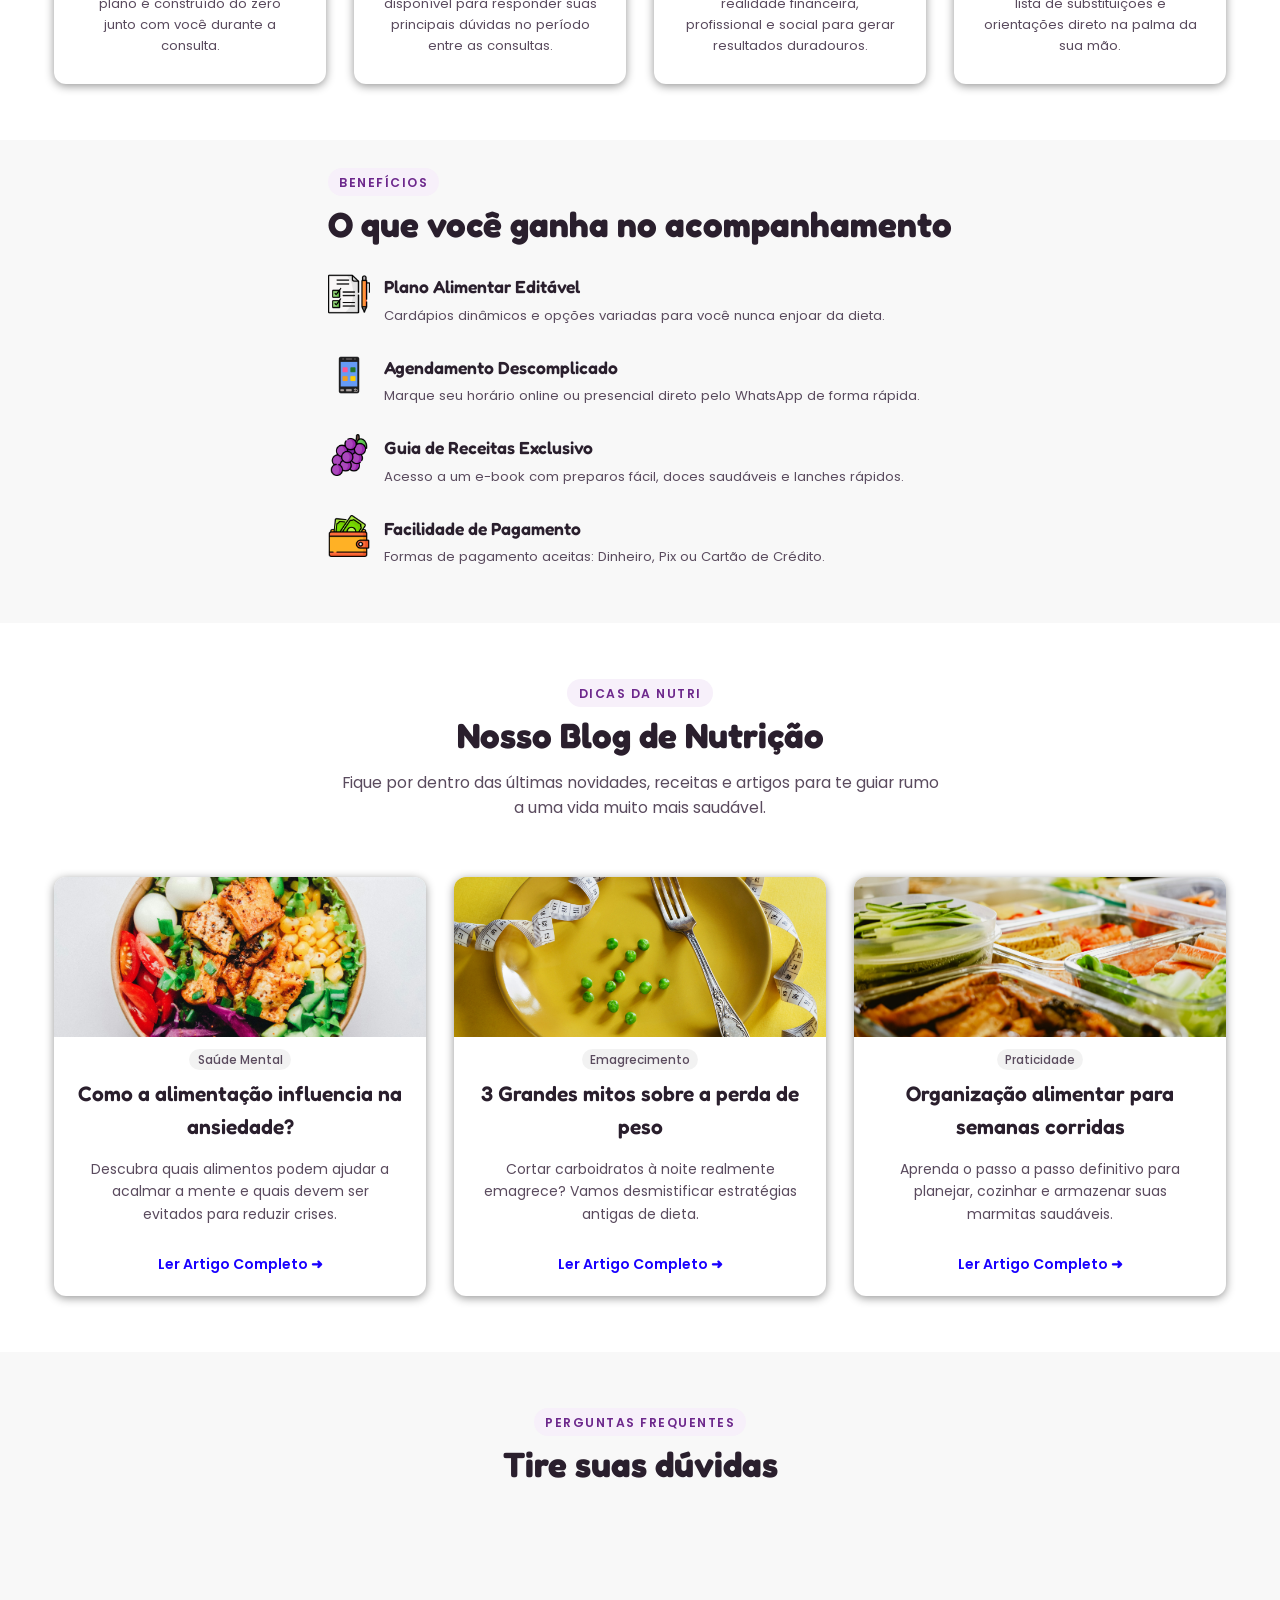
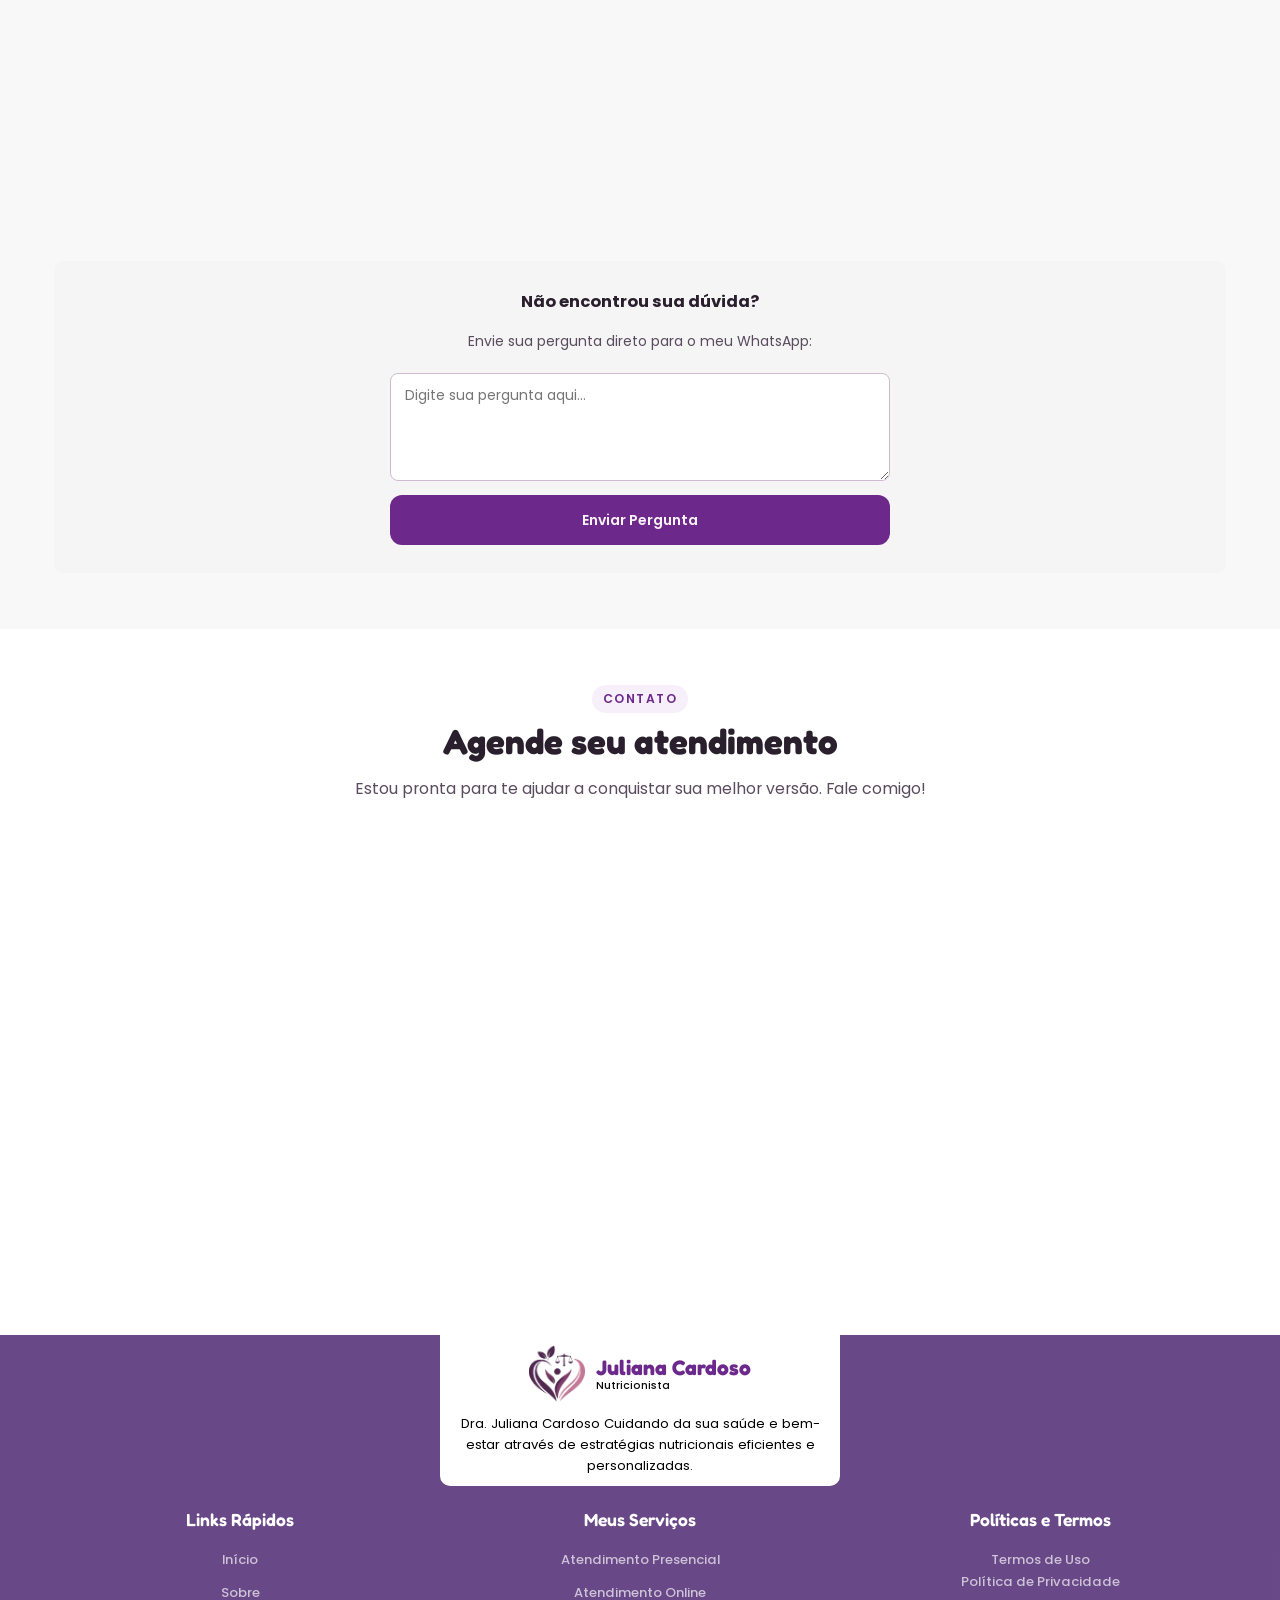
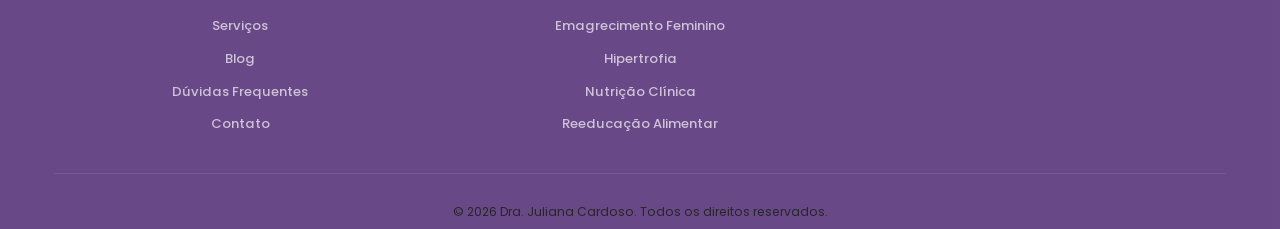
==== commit 2cb8e258: "att-animacoes" ====
--- a/index.html
+++ b/index.html
@@ -10,7 +10,7 @@
     <!-- TAG CANONICAL -->
     <link rel="canonical" href="https://www.nutrijulianacardoso.com.br/">
     <link rel="icon" href="assets/logo-transparente-pequena.png">
-    <link rel="stylesheet" href="style0.3.css">
+    <link rel="stylesheet" href="style0.4.css">
     <link rel="preconnect" href="https://fonts.googleapis.com">
     <link rel="preconnect" href="https://fonts.gstatic.com" crossorigin>
     <link href="https://fonts.googleapis.com/css2?family=Poppins:wght@300;400;500;600;700&family=Fredoka:wght@400;500;600;700&display=swap" rel="stylesheet">
@@ -757,7 +757,7 @@
         </div>
     </footer>
 
-    <script src="script0.2.js"></script>
+    <script src="script0.4.js"></script>
 
 </body>
 
--- a/style0.4.css
+++ b/style0.4.css
@@ -0,0 +1,2318 @@
+/* ==========================================
+   VARIÁVEIS CSS - PERSONALIZE AS CORES AQUI
+   ========================================== */
+   :root {
+    /* ========== CORES PRINCIPAIS (ATUALIZADO COM OS TONS DE ROXO E ROSA DA LOGO) ========== */
+    --cor-fundo:#f8f8f8;
+    --cor-primaria: #6d288c;          /* Roxo vibrante e mais saturado */
+    --cor-primaria-escura: #491461;   /* Roxo profundo saturado para hovers e títulos fortes */
+    --cor-primaria-clara: #f7f0fa;    /* Rosa/Lilás ultra suave para fundos de blocos */
+
+    --cor-secundaria: #c15b94;        /* Rosa médio/antigo vibrante da lateral direita do coração */
+    --cor-secundaria-escura: #994372; /* Rosa escuro para variações de hover e links */
+    --cor-secundaria-clara: #faf2f6;  /* Tom sutil rosado para fundos alternativos */
+
+    --cor-acento: #a24b7d;            /* Rosa transição para ícones e detalhes discretos */
+    --cor-acento-escura: #823862;     /* Rosa fechado */
+    --cor-acento-clara: #ffffff;      /* Branco puro para manter o contraste limpo */
+
+    /* ========== CORES NEUTRAS (ATUALIZADO) ========== */
+    --cor-texto: #2a1f2d;             /* Grafite escuro com um fundo quente de berinjela */
+    --cor-texto-claro: #5a4b5e;       /* Cinza purpurado para descrições secundárias */
+    --cor-branco: #FFFFFF;            /* Branco puro */
+    --cor-cinza-claro: #faf8fa;       /* Fundo extremamente limpo e sutil */
+    --cor-cinza: #ebddeb;             /* Bordas e divisores bem suaves */
+    --cor-cinza-medio: #cfbad0;       /* Bordas um pouco mais visíveis */
+
+    /* ========== TIPOGRAFIA (MANTIDO) ========== */
+    --fonte-principal: 'Poppins', sans-serif;
+    --fonte-display: 'Fredoka', cursive;
+
+    /* ========== ESPAÇAMENTOS (MANTIDO) ========== */
+    --espacamento-xs: 0.5rem;   /* 8px */
+    --espacamento-sm: 1rem;     /* 16px */
+    --espacamento-md: 2rem;     /* 32px */
+    --espacamento-lg: 4rem;     /* 64px */
+    --espacamento-xl: 6rem;     /* 96px */
+
+    /* ========== TAMANHOS (MANTIDO) ========== */
+    --border-radius: 12px;
+    --border-radius-lg: 20px;
+    --box-shadow: 0 4px 20px rgba(109, 40, 140, 0.06); /* Sombra adaptada com base roxo-escura discreta */
+    --box-shadow-lg: 0 10px 40px rgba(109, 40, 140, 0.1);
+
+    /* ========== TRANSIÇÕES (MANTIDO) ========== */
+    --transicao: all 0.9s ease;
+}
+
+/* ==========================================
+   RESET E CONFIGURAÇÕES GLOBAIS
+   ========================================== */
+* {
+    margin: 0;
+    padding: 0;
+    box-sizing: border-box;
+}
+
+html {
+    scroll-behavior: smooth;
+    font-size: 14px;
+ 
+ 
+}
+
+
+
+body {
+    font-family: var(--fonte-principal);
+    color: var(--cor-texto);
+    line-height: 1.6;
+    overflow-x: hidden;
+    
+   
+
+
+   
+    
+     
+}
+
+
+img {
+    max-width: 100%;
+    height: auto;
+    display: block;
+}
+
+a {
+    text-decoration: none;
+    color: inherit;
+}
+
+ul {
+    list-style: none;
+}
+
+button {
+    border: none;
+    background: none;
+    cursor: pointer;
+    font-family: inherit;
+}
+
+
+
+.img-fundo{
+  
+   position: fixed;
+    top: 0;
+    left: 0;
+    width: 100vw;
+    height: 100vh;
+    z-index: -100;
+ 
+   
+
+}
+
+.img-fundo img{
+ width: 100%;
+    height: 100%;
+    object-fit: cover;       /* Impede que a imagem estique ou distorça */
+    object-position: center;  /* Mantém o foco no centro da imagem */
+
+}
+/* ==========================================
+   CONTAINER E UTILITÁRIOS
+   ========================================== */
+.container {
+  
+    max-width: 1200px;
+    margin: 0 auto;
+    padding: 0 var(--espacamento-sm);
+}
+
+.section-label {
+    display: inline-block;
+    color: var(--cor-primaria);
+    font-weight: 600;
+    font-size: 0.875rem;
+    text-transform: uppercase;
+    letter-spacing: 1.5px;
+    margin-bottom: var(--espacamento-xs);
+}
+
+.section-title {
+    font-family: var(--fonte-display);
+    font-size: 2.5rem;
+    font-weight: 700;
+    color: var(--cor-texto);
+    margin-bottom: var(--espacamento-sm);
+    line-height: 1.2;
+}
+
+.section-description {
+    font-size: 1.125rem;
+    color: var(--cor-texto-claro);
+    max-width: 600px;
+    margin: 0 auto;
+}
+
+.section-header {
+    text-align: center;
+    margin-bottom: var(--espacamento-lg);
+}
+
+/* ==========================================
+   BOTÕES
+   ========================================== */
+.btn {
+    display: inline-block;
+    padding: 0.875rem 2rem;
+    border-radius: var(--border-radius);
+    font-weight: 600;
+    font-size: 1rem;
+    text-align: center;
+    transition: var(--transicao);
+    cursor: pointer;
+    border: 2px solid transparent;
+}
+
+.back-btn{
+ position:absolute;;
+    background-color: var(--cor-primaria);
+    color: white;
+    padding: 0.5rem;
+    border-radius: 10px;
+    margin-bottom: 5px;
+    margin: 10px 0;
+}
+
+.back-btn:hover{
+    background-color: var(--cor-primaria);
+}
+
+
+
+.btn-primary {
+    background: var(--cor-primaria); /* Novo roxo com opacidade */
+    color: var(--cor-secundaria-clara);
+    
+   
+}
+
+.btn-primary:hover {
+    border: solid 1px white;
+   
+       color: var(--cor-acento-clara);
+}
+
+.btn-primary:hover {
+    background: var(--cor-primaria-escura); /* Tom mais profundo de roxo escuro novo */
+    transform: translateY(-2px);
+    box-shadow: 0px 0px 10px 5px var(--cor-primaria-escura);
+
+  
+}
+
+.btn-secondary {
+   
+    
+   
+}
+
+.btn-secondary:hover {
+  
+    color: var(--cor-branco);
+     box-shadow: 0px 0px 10px 5px rgba(255, 255, 255, 0.712);
+
+ 
+}
+
+/* ========== BOTÃO SECUNDÁRIO NO HERO (EDITÁVEL) ========== */
+.hero .btn-secondary {
+    color: var(--cor-branco);
+  border: solid 2px white;
+}
+
+.hero .btn-secondary:hover {
+    
+    background: var(--cor-branco);
+    color: var(--cor-primaria);
+}
+
+.btn-large {
+    padding: 1.125rem 2.5rem;
+    font-size: 1.125rem;
+}
+
+.btn-block {
+    display: block;
+    width: 100%;
+}
+
+/*========================================
+    STYLES-DOS-ARTIGOS
+===========================================
+*/
+
+.main-atigos{
+    padding: 120px 0 80px;
+}
+
+.container-artigo {
+    max-width: 1000px; margin: 70px auto;
+    padding: 50px 10px;
+  
+}
+.text-img{
+display: grid;
+grid-template-columns:  1fr 1fr;
+
+}
+
+
+.div-texto{
+width: 100%;
+}
+
+.div-img{
+    margin: 0 auto;
+}
+
+.texto-artigo{
+    font-family: 'Poppins', sans-serif;
+             font-size: 1.1rem;
+              line-height: 1.8; color: #333;
+            
+}
+
+
+
+.texto-artigo h2 {
+    font-family: 'Fredoka', sans-serif;
+                 font-size: 1.8rem; 
+                 margin: auto auto;}
+
+/* ==========================================
+   HEADER / NAVEGAÇÃO
+   ========================================== */
+.header {
+    position: fixed;
+   
+    top: 0;
+    left: 0;
+    width: 100%;
+   
+
+    
+    z-index: 99;
+    transition: var(--transicao);
+
+   background-color: transparent;
+  
+
+  
+  
+
+   
+  
+
+   
+  
+
+}
+
+
+  /*==========================================
+  OCULTAL O HEADER AO USAR O SCROOL PARA BAIXO
+ ========================================== */
+   /* .header-hidden {
+            transform: translateY(0%);
+        } */
+
+            
+        @media (min-width:769px) and (max-width:1000px) {
+                 .header-hidden {  transform: translateY(0);
+                 }
+                
+                }
+
+    
+
+.header-content {
+    display: flex;
+    width: 100%;
+    align-items: center;
+    background-color: white;
+    border-radius: 25px;
+    margin-top: 5px;
+    border: solid 2px var(--cor-primaria);
+     box-shadow: 0 0 5px 5px rgba(0, 0, 0, 0.288);
+    
+    
+    justify-content: space-between;
+    transition: var(--transicao);
+
+    
+
+    padding:10px  10px;
+
+
+    
+}
+
+/* Logo */
+.logo {
+    display: flex;
+    align-items: center;
+    gap: 0.75rem;
+       
+    img {
+        width: 1000px;
+    }
+}
+
+
+
+
+.logo-icon {
+    width: 4rem;
+    font-size: 2rem;
+}
+
+.logo-text {
+    display: flex;
+    flex-direction: column;
+    line-height: 1.2;
+}
+
+.logo-name {
+    font-family: var(--fonte-display);
+    font-size: 1.5rem;
+    font-weight: 700;
+    color: var(--cor-primaria);
+}
+
+.logo-tagline {
+    font-size: 0.75rem;
+    color: var(--cor-texto-claro);
+    font-weight: 500;
+}
+
+/* Navegação Desktop */
+.nav-list {
+    display: flex;
+    gap: 2rem;
+    align-items: center;
+
+}
+
+.nav-link {
+    color: var(--cor-texto-claro);
+    font-weight: 500;
+    font-size: 0.9375rem;
+    transition: var(--transicao);
+    position: relative;
+}
+
+.nav-link::after {
+    content: '';
+    position: absolute;
+    bottom: -5px;
+    left: 0;
+    width: 0;
+    height: 2px;
+    background: var(--cor-primaria);
+    transition: var(--transicao);
+}
+
+.nav-link:hover {
+    color: var(--cor-primaria);
+    
+}
+
+.nav-link:hover::after {
+    width: 100%;
+}
+ /* footer com a listra em baxo do link  */
+.footer-links a::after {
+    content: '';
+    position: absolute;
+    bottom: -5px;
+    left: 0;
+    width: 0;
+    height: 2px;
+    background:rgb(0, 0, 0)!important;
+    transition: var(--transicao);
+}
+
+
+.footer-links a{
+  
+    font-weight: 500;
+    font-size: 0.9375rem;
+
+border-radius: 30px ;
+    position: relative;
+  
+    
+      
+      
+}
+
+
+
+.footer-links a:hover::after {
+    width: 100%;
+  
+}
+
+.btn-header {
+    padding: 0.75rem 1.5rem;
+}
+
+/* Menu Mobile Toggle */
+.menu-toggle {
+    display: none;
+    flex-direction: column;
+    gap: 5px;
+    width: 30px;
+    height: 30px;
+    justify-content: center;
+    cursor: pointer;
+    border: solid 2px var(--cor-primaria) ;
+    border-radius: 10px;
+      padding: 3px;
+      z-index: 1000;
+}
+
+.menu-toggle span {
+    display: block;
+    width: 100%;
+    height: 3px;
+    background: var(--cor-primaria);
+    border-radius: 3px;
+    transition: var(--transicao);
+    z-index: 1000;
+    
+  
+}
+
+.menu-toggle.active span:nth-child(1) {
+    transform: rotate(45deg) translate(6px, 5.5px);
+    background-color: #d13030; /* Mantido para manter o feedback do botão de fechar */
+}
+
+.menu-toggle.active span:nth-child(2) {
+    opacity: 0;
+}
+
+.menu-toggle.active span:nth-child(3) {
+    transform: rotate(-45deg) translate(6px, -5.5px);
+    background-color: #d13030;
+}
+
+/* ==========================================
+   SEÇÃO HERO (EDITÁVEL)
+   ========================================== */
+.hero {
+    position: relative;
+    padding: calc(80px + var(--espacamento-lg)) 0 var(--espacamento-lg);
+    overflow: hidden;
+    min-height: 600px;
+     
+}
+
+/* ========== HERO BACKGROUND (EDITÁVEL) ========== */
+.hero-background {
+      z-index: 1;
+    
+    top: 0;
+    left: 0;
+    width: 100%;
+    height: 100%;
+    background-size: cover;
+    background-position: center;
+    background-repeat: no-repeat;
+    z-index: 1;
+    
+}
+
+/* ========== HERO OVERLAY (EDITÁVEL) ========== */
+.hero-overlay {
+    position: absolute;
+    top: 0;
+    left: 0;
+    width: 100%;
+    height: 100%;
+    background: linear-gradient(135deg, rgba(5, 1, 7, 0.93) 0%, rgba(109, 40, 140, 0.95) 100%); /* Degradê baseado nos tons de roxo saturados */
+    z-index: 2;
+   
+}
+
+.hero .container {
+    position: relative;
+    z-index: 3;
+
+    
+}
+
+.hero-content {
+    display: grid;
+    grid-template-columns: 1fr 1fr;
+    gap: var(--espacamento-lg);
+    align-items: center;
+   
+}
+
+.hero-title {
+    font-family: var(--fonte-display);
+    font-size: 3.5rem;
+    font-weight: 700;
+    line-height: 1.1;
+    color: var(--cor-branco);
+    margin-bottom: var(--espacamento-sm);
+}
+
+.hero-title .highlight {
+    color: #cf54ff;
+    position: relative;
+}
+
+.hero-description {
+    font-size: 1.25rem;
+    color: rgba(255, 255, 255, 0.95);
+    margin-bottom: var(--espacamento-md);
+}
+
+.hero-buttons {
+    display: flex;
+    gap: var(--espacamento-sm);
+    margin-bottom: var(--espacamento-md);
+}
+
+.hero-badges {
+    display: flex;
+    gap: var(--espacamento-md);
+}
+
+.badge {
+    display: flex;
+    align-items: center;
+    gap: 0.5rem;
+    background: rgba(255, 255, 255, 0.15);
+    padding: 0.5rem 1rem;
+    border-radius: 50px;
+    backdrop-filter: blur(10px);
+}
+
+.badge-icon {
+    font-size: 1.5rem;
+}
+
+.badge-text {
+    font-size: 0.9375rem;
+    font-weight: 500;
+    color: var(--cor-branco);
+}
+
+/* ========== HERO IMAGE CONTAINER (EDITÁVEL) ========== */
+.hero-image-container {
+    width: 100%;
+    max-width: 400px;
+    margin: 0 auto;
+    border-radius: 50%;
+    overflow: hidden;
+    box-shadow: 0 0px 200px 0 rgb(132, 0, 172);
+    border: 8px solid rgba(255, 255, 255, 0.25);
+    aspect-ratio: 1;
+}
+
+.hero-image-container img {
+    width: 100%;
+    height: 100%;
+    object-fit: cover;
+    transition: var(--transicao);
+}
+
+.hero-image-container:hover img {
+    transform: scale(1.1);
+}
+
+/* ==========================================
+   SEÇÃO SOBRE (EDITÁVEL)
+   ========================================== */
+.sobre {
+    padding: var(--espacamento-lg) 0;
+ background-color: #FFFFFF;
+
+     
+   
+ 
+}
+
+
+
+.sobre-content {
+    display: grid;
+     position: relative;
+
+     
+    grid-template-columns: 0.5fr 1fr;
+    gap: var(--espacamento-lg);
+    align-items: center;
+
+  
+
+    
+   
+}
+
+
+/* ========== SOBRE IMAGE (EDITÁVEL) ========== */
+.sobre-image {
+    display: flex;
+ height: 100%;
+  
+    border-radius: var(--border-radius-lg);
+    overflow: hidden;
+    box-shadow: var(--box-shadow-lg);
+ 
+  
+}
+
+.sobre-image img {
+    width: 100%;
+  height: 100%;
+  
+   
+    object-fit: cover;
+    transition: var(--transicao);
+}
+
+.sobre-image:hover img {
+    transform: scale(1.05);
+}
+
+.sobre-text .section-label {
+    
+
+}
+
+.section-label {
+    display: inline-block;
+    color: var(--cor-primaria);
+    font-weight: 600;
+    font-size: 0.875rem;
+    text-transform: uppercase;
+    letter-spacing: 1.5px;
+    margin-bottom: var(--espacamento-xs);
+    background: var(--cor-primaria-clara);
+    padding: 0.3rem 0.8rem;
+    border-radius: 20px;
+}
+
+.sobre-description {
+    font-size: 1.0625rem;
+    color: var(--cor-texto-claro);
+    margin-bottom: var(--espacamento-sm);
+}
+
+.sobre-list {
+    margin: var(--espacamento-md) 0;
+}
+
+.sobre-list li {
+    display: flex;
+    align-items: center;
+    gap: var(--espacamento-sm);
+    margin-bottom: var(--espacamento-sm);
+    font-size: 1.0625rem;
+}
+
+.list-icon {
+    display: flex;
+    align-items: center;
+    justify-content: center;
+    width: 24px;
+    height: 24px;
+    background: var(--cor-acento);
+    color: var(--cor-branco);
+    border-radius: 50%;
+    font-weight: 700;
+    font-size: 0.875rem;
+    flex-shrink: 0;
+}
+
+/* ========== GALERIA DE FOTOS (EDITÁVEL) ========== */
+.galeria {
+    display: grid;
+    grid-template-columns: repeat(4, 1fr);
+    gap: var(--espacamento-sm);
+    margin-top: var(--espacamento-lg);
+}
+
+.galeria-item {
+    position: relative;
+    border-radius: var(--border-radius);
+    overflow: hidden;
+    box-shadow: var(--box-shadow);
+    transition: var(--transicao);
+    aspect-ratio: 1;
+}
+
+.galeria-item-large {
+    grid-column: span 2;
+    grid-row: span 2;
+}
+
+.galeria-item img {
+    width: 100%;
+    height: 100%;
+    object-fit: cover;
+    transition: var(--transicao);
+}
+
+.galeria-item:hover {
+    transform: translateY(-5px);
+    box-shadow: var(--box-shadow-lg);
+}
+
+.galeria-item:hover img {
+    transform: scale(1.1);
+}
+
+/* ==========================================
+   SEÇÃO SERVIÇOS (EDITÁVEL)
+   ========================================== */
+.servicos {
+    padding: var(--espacamento-lg) 0;
+      background-color: var(--cor-fundo);
+      
+
+  
+}
+
+
+
+.servicos-grid {
+    display: grid;
+        flex-flow: wrap ;
+    grid-template-columns: repeat(3, 1fr);
+    gap: var(--espacamento-md);
+ 
+  
+    
+}
+
+.servico-card {
+
+    background: var(--cor-branco);
+    border-radius: var(--border-radius);
+    text-align: center;
+  
+    box-shadow: 0 2px 10px rgba(0, 0, 0, 0.425);
+
+    overflow: hidden;
+    transition: all 1s ease;;
+
+   
+   
+    
+}
+
+.servico-card:hover {
+    transform: translateY(1px);
+  
+    box-shadow: 0px 0px 6px 1px var(--cor-primaria-escura);
+  
+     
+ transition: all 1s ease;;
+ 
+ 
+     /* background-color: #48005a8e;
+     color: white;
+     p{
+        color: #dfdfdf;;
+     }
+     h3 {
+        color: #f8f8f8;
+     }
+
+     span{
+        color: white;
+     } */
+}
+
+/* ========== SERVICO IMAGE (EDITÁVEL) ========== */
+.servico-image {
+    width: 100%;
+    height: 160px;
+    overflow: hidden;
+    position: relative;
+    transition: var(--transicao);
+   
+   
+   
+}
+
+
+
+.servico-image img {
+
+    width: 100%;
+    height: 100%;
+    object-fit: cover;
+    transition: var(--transicao);
+ 
+     
+}
+
+
+.servico-image:hover  {
+   
+
+
+    
+}
+
+.servico-card:hover .servico-image img {
+    transform: scale(1.1);
+    
+   
+   
+}
+
+.servico-icon {
+    font-size: 1rem;
+    margin: var(--espacamento-sm) 0;
+     display: flex;
+    justify-content: center;
+}
+
+.servico-icon img {
+   
+    width: 3rem;
+   
+}
+
+
+
+.servico-title {
+    font-family: var(--fonte-display);
+    font-size: 1.5rem;
+    font-weight: 600;
+    color: var(--cor-texto);
+    margin-bottom: var(--espacamento-sm);
+    padding: 0 var(--espacamento-sm);
+}
+
+.servico-description {
+    color: var(--cor-texto-claro);
+    font-size: 1rem;
+    line-height: 1.6;
+    padding: 0 var(--espacamento-md) var(--espacamento-md);
+}
+
+/* ==========================================
+   SEÇÃO DESTAQUES (EDITÁVEL)
+   ========================================== */
+.destaques {
+    padding: var(--espacamento-lg) 0;
+     background-color: #FFFFFF;
+}
+
+.destaques-grid {
+    display: grid;
+    grid-template-columns: repeat(4, 1fr);
+    gap: var(--espacamento-md);
+}
+
+.destaque-card {
+    background: var(--cor-branco);
+    border-radius: var(--border-radius);
+    border: 2px solid var(--cor-cinza);
+    transition: var(--transicao);
+    overflow: hidden;
+}
+
+.destaque-card:hover {
+    border-color: var(--cor-primaria);
+    box-shadow: var(--box-shadow);
+}
+
+/* ========== DESTAQUE IMAGE (EDITÁVEL) ========== */
+.destaque-image {
+    width: 100%;
+    height: 180px;
+    overflow: hidden;
+    position: relative;
+}
+
+.destaque-image img {
+    width: 100%;
+    height: 100%;
+    object-fit: cover;
+    transition: var(--transicao);
+}
+
+.destaque-card:hover .destaque-image img {
+    transform: scale(1.05);
+}
+
+.destaque-number {
+    font-family: var(--fonte-display);
+    font-size: 2.5rem;
+    font-weight: 700;
+    color: var(--cor-primaria);
+    opacity: 0.25;
+    margin: var(--espacamento-sm) var(--espacamento-md) 0;
+}
+
+.destaque-title {
+    font-family: var(--fonte-display);
+    font-size: 1.25rem;
+    font-weight: 600;
+    color: var(--cor-texto);
+    margin: var(--espacamento-sm) var(--espacamento-md);
+}
+
+.destaque-description {
+    color: var(--cor-texto-claro);
+    font-size: 0.9375rem;
+    line-height: 1.6;
+    padding: 0 var(--espacamento-md) var(--espacamento-md);
+}
+
+/* ==========================================
+   SEÇÃO BENEFÍCIOS
+   ========================================== */
+.beneficios {
+   padding: var(--espacamento-md) 0;
+    background-color: var(--cor-fundo);
+}
+
+.beneficios-content {
+    display: grid;
+    grid-template-columns: 1fr;
+    gap: var(--espacamento-lg);
+    align-items: center;
+   
+    
+
+}
+
+.beneficios-text  {
+  
+ margin: 0 auto;
+
+}
+
+.beneficios-list {
+    margin-top: var(--espacamento-md);
+   
+   
+}
+
+.beneficio-item {
+    display: flex;
+    gap: var(--espacamento-sm);
+    margin-bottom: var(--espacamento-md);
+
+  
+
+}
+
+.beneficio-icon {
+    font-size: 2.5rem;
+    flex-shrink: 0;
+}
+
+.beneficio-icon img {
+    width: 3rem;
+    flex-shrink: 0;
+}
+
+.beneficio-text h3 {
+    font-family: var(--fonte-display);
+    font-size: 1.25rem;
+    font-weight: 600;
+    color: var(--cor-texto);
+    margin-bottom: 0.25rem;
+}
+
+.beneficio-text p {
+    color: var(--cor-texto-claro);
+    font-size: 0.9375rem;
+}
+
+.beneficios-image-placeholder {
+    background: linear-gradient(135deg, var(--cor-acento-clara) 0%, var(--cor-secundaria-clara) 100%);
+    border-radius: var(--border-radius-lg);
+    aspect-ratio: 1;
+    display: flex;
+    align-items: center;
+    justify-content: center;
+    box-shadow: var(--box-shadow);
+}
+
+.beneficios-emoji {
+    font-size: 6rem;
+}
+
+
+
+.blog {
+
+    padding: var(--espacamento-lg) 0;
+     background-color: #FFFFFF;
+
+   
+}
+
+.blog-fundo{
+
+  
+}
+
+/* ==========================================
+   SEÇÃO FAQ
+   ========================================== */
+.faq {
+    padding: var(--espacamento-lg) 0;
+    background-color: var(--cor-fundo);
+}
+
+.faq-list {
+    max-width: 800px;
+    margin: 0 auto;
+}
+
+.faq-item {
+    background: var(--cor-branco);
+    border-radius: var(--border-radius);
+    margin-bottom: var(--espacamento-sm);
+    overflow: hidden;
+    box-shadow: 0 2px 8px rgba(0, 0, 0, 0.03);
+}
+
+.faq-question {
+    width: 100%;
+    padding: var(--espacamento-sm) var(--espacamento-md);
+    display: flex;
+    justify-content: space-between;
+    align-items: center;
+    text-align: left;
+    font-size: 1.125rem;
+    font-weight: 600;
+    color: var(--cor-texto);
+    cursor: pointer;
+    transition: var(--transicao);
+}
+
+.faq-question:hover {
+    background: var(--cor-cinza-claro);
+}
+
+.faq-icon {
+    font-size: 1.5rem;
+    color: var(--cor-primaria);
+    font-weight: 300;
+    transition: var(--transicao);
+    flex-shrink: 0;
+    margin-left: var(--espacamento-sm);
+}
+
+.faq-item.active .faq-icon {
+    transform: rotate(45deg);
+}
+
+.faq-answer {
+    max-height: 0;
+    overflow: hidden;
+    transition: max-height 0.3s ease;
+}
+
+.faq-answer p {
+    padding: 0 var(--espacamento-md) var(--espacamento-md);
+    color: var(--cor-texto-claro);
+    font-size: 1rem;
+    line-height: 1.7;
+}
+
+.faq-item.active .faq-answer {
+    max-height: 500px;
+}
+
+.faq-envio{
+    margin-top: 3rem;
+    text-align: center;
+    background: rgba(0,0,0,0.01); 
+    padding: 2rem; 
+    border-radius: 8px;
+}
+
+.faq-envio h3 {
+    margin-bottom: 1rem; font-family: 'Poppins', sans-serif;
+}
+
+.faq-envio p {
+    margin-bottom: 1.5rem; color: var(--cor-texto-claro);
+}
+
+#form-faq {
+    display: flex;
+    flex-direction: column; /* Alinha os elementos em coluna (um abaixo do outro) */
+    align-items: stretch;   /* Ocupa a largura disponível */
+    gap: 1rem;              /* Espaçamento entre o campo e o botão */
+    max-width: 500px;
+    margin: 0 auto;
+}
+
+#pergunta-cliente {
+    width: 100%;
+    min-height: 100px;      /* Deixa o campo com uma altura inicial maior */
+    max-height: 250px;      /* Limita a altura máxima de expansão */
+    resize: vertical;       /* Permite que o usuário ajuste o tamanho verticalmente */
+    padding: 0.8rem 1rem;
+    border: 1px solid var(--cor-cinza-medio);
+    border-radius: 8px;
+    font-family: 'Poppins', sans-serif;
+    font-size: 1rem;
+}
+
+.btn btn-primary {
+    padding: 0.8rem 1.5rem;
+    
+}
+/* ==========================================
+   SEÇÃO CONTATO
+   ========================================== */
+.contato {
+    display: flex;
+    padding: var(--espacamento-lg) 0;
+     background-color:#FFFFFF;
+      
+       
+}
+
+.contato-content {
+    display: flex;
+    justify-content: center;
+   
+
+    gap: var(--espacamento-lg);
+    margin-top: var(--espacamento-lg);
+    
+   
+}
+
+.contato-info {
+    background: white;
+    padding: var(--espacamento-md);
+    border-radius: var(--border-radius);
+     box-shadow: 0 2px 10px rgba(0, 0, 0, 0.425);
+     display: flex; flex-direction:column;
+   
+    
+}
+
+
+
+.contato-info:hover {
+   
+ 
+  
+}
+
+.info-item {
+    display: flex;
+    gap: var(--espacamento-sm);
+    margin-bottom: var(--espacamento-md);
+    flex-direction: column;
+    align-items: center;
+   
+}
+
+.info-icon {
+    font-size: 1.5rem;
+    flex-shrink: 0;
+    display: flex; flex-direction: row;
+    align-items: center;
+    justify-content: center;
+    gap: 0.5rem;
+    span{
+            font-family: var(--fonte-display);
+    font-size: 1.5rem;
+    font-weight: 600;
+    color: var(--cor-texto);
+  margin-left: 10px;
+      }
+}
+
+.info-icon img {
+    height: 20px;
+    width: 20px;
+}
+
+.icon-social{
+   
+  position: relative;
+  
+
+
+}
+
+.info-text span {
+
+}
+
+.info-text p {
+    color: var(--cor-texto-claro);
+    font-size: 0.9375rem;
+    line-height: 1.6;
+    text-align: center;
+}
+
+.social-links {
+    display: flex;
+    position: fixed;
+    z-index: 100;
+    bottom: 2%;
+    right: 2%;
+
+    gap: var(--espacamento-sm);
+    margin-top: var(--espacamento-md);
+}
+
+.social-link {
+  
+    width: 100px;
+    height: 70px;
+    display: flex;
+    align-items: center;
+    justify-content: center;
+    background:#2b232a4b;
+    border-radius: 50%;
+    font-size: 1.5rem;
+    transition: var(--transicao);
+    
+    img {
+    width: 50px;
+}
+}
+
+/* ==================== CONFIGURAÇÃO DO BOTÃO FLUTUANTE DO WHATSAPP ==================== */
+        .social-links {
+            position: fixed;
+          
+            bottom: 20px;
+            right: 20px;
+            z-index: 9999;
+            display: flex;
+            flex-direction: column;
+            align-items: flex-end;
+            z-index: 10;
+            justify-content: center;
+            align-items: center;
+        }
+
+        .social-link {
+            display: flex;
+      background-color:transparent;
+
+        width: 5rem;
+            height: 5rem;
+            align-items: center;
+            justify-content: center;
+   
+            transform: 0.5s ease;
+             animation:  floatAnimation 3s infinite ease-in-out;
+             margin: 10px;
+             /* rotate: calc(-45deg); */
+            
+                
+        }
+
+        .social-link:hover {
+    transform: scale(2);
+    
+    
+  
+     
+        }
+
+        .social-link img {
+              width: 100%;
+       height: 100%;
+             /* rotate: calc(50deg); */
+           
+        }
+
+        /* Balão de convite flutuante */
+  .whatsapp-balloon {
+            display: none;
+      
+        }
+
+          .whatsapp-balloon:hover{
+                 box-shadow: 0 0 10px 10px rgba(212, 212, 212, 0.575);
+          }
+
+        /* Botão X para fechar o balão */
+        .balloon-close {
+        display: none;
+        }
+
+        .balloon-close:hover {
+            color: #000000;
+            background-color: rgba(255, 0, 0, 0.322);
+            border: solid 2px rgba(0, 0, 0, 0.644);
+            box-shadow: 0 0 10px 8px  rgba(255, 0, 0, 0.308);
+           
+     
+        }
+
+        /* Setinha do balão apontando para o botão */
+        .whatsapp-balloon::after {
+            content: '';
+            position: absolute;
+            bottom: -8px;
+            right: 22px;
+            border-width: 8px 8px 0;
+            border-style: solid;
+            border-color: #ffffff transparent;
+            display: block;
+            width: 0;
+        }
+        /* ===================================================================== */
+  @keyframes floatAnimation {
+            0%, 100% {
+                transform: translateY(0) rotate(0deg);
+            }
+            50% {
+                transform: translateY(-8px) rotate(1deg);
+            }
+        }
+
+
+
+
+
+
+#social{    padding: 5px;
+    background-color: none;
+    border-radius: 10px;
+   
+    display: flex;
+     cursor: pointer; 
+   
+     border: solid 1px gray;
+        background-color: rgb(245, 245, 245);
+       align-items: center;
+       justify-content: start;
+     
+}
+
+#social img{
+    margin: 0 10px 0 0;   
+}
+
+#insta{
+  
+    padding: 5px;
+    background-color: none;
+    border-radius: 10px;
+    display: flex; 
+    cursor: pointer;
+     justify-content: center;
+     align-items: center;
+     
+      border: solid 1px gray;
+     background-color: rgb(245, 245, 245);
+     margin-top: 10px;
+}
+
+#social:hover{       
+    p{
+        color: white;
+    }
+    background: linear-gradient(135deg, #005f0e 0%, #093800);
+}
+   
+#insta:hover{
+    p {
+    color: white;
+    }
+        background: linear-gradient(135deg, #851e37 0%, #2c0f26);  
+   
+}
+
+
+/* ==========================================
+   FOOTER
+   ========================================== */
+.footer {
+    background: #4c2570d5; /* Roxo extremamente escuro e saturado para o fechamento */
+    color: rgb(255, 255, 255);
+
+}
+
+.footer-content {
+    display: grid;
+    grid-template-columns: repeat(3, 1fr);
+  
+    gap: var(--espacamento-md);
+    margin-bottom: var(--espacamento-md);
+}
+
+.footer-logo {
+    display: flex;
+    align-items: center;
+    gap: 0.75rem;
+    margin-bottom: var(--espacamento-sm);
+    background-color:transparent;
+    padding: 10px;
+    margin: 0;
+   
+}
+
+.footer-logo {
+       color:var(--cor-primaria);
+       text-align: start;
+}
+
+.footer-logo .logo-tagline {
+   color: #0a0a0a !important;
+}
+
+.footer-description {
+    color: rgba(#000000a8, 255, 255, 0.8);
+    font-size: 0.9375rem;
+    line-height: 1.6;
+}
+
+.footer-title {
+    font-family: var(--fonte-display);
+    font-size: 1.25rem;
+    font-weight: 600;
+    margin-bottom: var(--espacamento-sm);
+}
+
+.footer-links li,
+.footer-content li {
+    margin-bottom: 0.75rem;
+   
+}
+
+.footer a {
+ color: rgba(255, 255, 255, 0.671)!important;
+     
+}
+
+.footer:hover::after {
+ width: 100%;
+}
+
+
+.footer a:hover {
+color:rgb(0, 0, 0)!important;
+
+
+  
+    
+}
+
+.footer-contact li {
+   
+    font-size: 0.9375rem;
+    line-height: 1.6;
+}
+
+
+
+.footer-bottom {
+    text-align: center;
+    padding-top: var(--espacamento-md);
+    border-top: 1px solid rgba(255, 255, 255, 0.1);
+}
+
+.footer-bottom p {
+    color: rgb(39, 39, 39);
+    font-size: 0.875rem;
+    padding-bottom: 0.5rem;
+}
+.politica:hover{
+   
+}
+
+.termos:hover{
+    
+}
+
+.footer-col{display: flex;
+    flex-direction: column;
+
+align-items: center;
+text-align: center;
+  
+}
+
+.footer-cool{color: #000;
+    background-color: white;
+    border-radius: 10px;
+    max-width: 400px;
+    margin: 0 auto;
+    position: relative;
+    top: -10px;
+    padding: 10px 10px;
+    margin-bottom: 10px;
+  
+   
+}
+
+
+/* ==========================================
+   ANIMAÇÕES DE SCROLL
+   ========================================== */
+   
+.fade-in {
+
+  
+}
+
+.fade-in.visible {
+
+    
+}
+
+.logo-menu{
+    display: none;
+}
+
+.btn-header-menu{
+    display: none;
+}
+
+
+
+/* Estado inicial dos elementos antes de aparecerem na tela */
+    .servicos-grid > div,
+    .destaques-grid > div,
+    .faq-item,
+    .beneficio-item,
+     .contato-info.visible
+     {
+        opacity: 0;
+        transform: translateX(-50px);
+        transition: opacity 0.8s ease-out, transform 0.8s ease-out;
+    }
+
+    /* Estado final quando a classe .visible for acionada pelo JavaScript */
+    .servicos-grid > div.visible,
+    .destaques-grid > div.visible,
+    .faq-item.visible,
+    .beneficio-item.visible,
+    .contato-info.visible{
+        opacity: 1;
+        transform: translateX(0);
+    }
+
+    /* Estado inicial: invisíveis e deslocadas para a esquerda */
+    .sobre-content,
+    .contato-info {
+        opacity: 0;
+        transform: translateX(-50px);
+        transition: opacity 0.8s ease-out, transform 0.8s ease-out;
+    }
+
+    /* Estado final: visíveis e na posição original ao receber a classe .visible */
+    .sobre-content.visible,
+    .contato-info.visible {
+        opacity: 1;
+        transform: translateX(0);
+    }
+
+
+
+
+
+@media (max-width: 1159px) {
+
+    .header { 
+    }
+
+    .header-content{
+        display: flex;
+        justify-content: space-between;
+ 
+ 
+   
+       
+        
+
+        
+      
+    }
+
+    .container-artigo {
+       padding: 90px 10px;
+    }
+
+
+
+
+
+ 
+
+
+ 
+
+    
+    
+
+
+ 
+
+    .section-title {
+        font-size: 2rem;
+    }
+
+            .sobre-image{
+                display: flex;
+            }
+
+    .hero-content,
+    .sobre-content{
+        grid-template-columns: 1fr 1fr;
+        gap: var(--espacamento-md);
+       
+  
+    }
+
+    .hero-title {
+        font-size: 2.5rem;
+    }
+
+    .hero-image {
+        order: -1;
+    }
+
+    .servicos-grid {
+        grid-template-columns: repeat(2, 1fr);
+        margin: 5vw;
+    }
+
+    .destaques-grid {
+        grid-template-columns: repeat(2, 1fr);
+          margin: 5vw;
+    }
+
+    .depoimentos-grid {
+        grid-template-columns: 1fr;
+    }
+
+    .footer-content {
+        grid-template-columns: repeat(2, 1fr);
+    }
+
+    .contato-content {
+        grid-template-columns: 1fr;
+    }
+
+      .menu-toggle {
+        display: flex;
+        
+    }
+
+    .btn-header{
+        display: none;
+    }
+
+    
+    .btn-header-menu{
+        display: flex;
+      justify-content: center;
+      align-items: center;
+   max-width: 200px;
+   margin: 0 auto;
+
+
+
+    }
+
+    .logo-menu{
+        display:none;
+        text-align: start;
+        position: relative;
+        right: 20%;
+    }
+
+       .nav-link{
+position: relative
+;
+left: 0px;
+
+
+    }
+
+   
+
+    .nav {display: none;
+        position: fixed;
+        
+       
+
+     top: 60px;
+        width: 100%;
+        
+        justify-content: center;
+        align-items: center;
+        text-align: center;
+      
+        transition: left 0.3s ease;
+  
+       
+   
+           opacity: 0;
+   transition: opacity 0.3s ease, display 0.3s ease allow-discrete;
+  
+          
+
+        
+    }
+
+    .nav.active {
+        display: block;
+      
+        top: 60px;
+        
+            opacity: 1.0;
+       
+  
+ 
+       @starting-style {
+    opacity: 0;
+  }
+  
+        
+      
+       
+       
+
+
+ 
+    }
+
+    
+  
+
+    .nav-list {
+                
+        background-color:#FFFFFF;
+      
+         border-bottom: var(--cor-primaria) 2px solid;
+          border-left: var(--cor-primaria) 2px solid;
+          border-right: var(--cor-primaria) 2px solid;
+        border-radius: 10px;
+        flex-direction: column;
+        gap: 0;
+        padding: var(--espacamento-xs) 0 var(--espacamento-md) 0;
+        margin: 16px 100px 0 100px;
+        
+        
+    }
+
+      .nav-list.active{
+
+        height: -50%;
+        
+          
+    }
+
+    .nav-list li {
+    
+        width: 100%;
+       
+     
+        border-radius: 10px;
+   
+    }
+
+    .nav-link {
+        display: block;
+       
+        padding: var(--espacamento-sm) var(--espacamento-md);
+  
+    }
+      .nav-link {
+
+  
+  
+    }
+
+    .social-links a
+  {
+    width: 5rem;
+    height: 5rem;
+    margin: 0;
+    position: relative;
+    bottom: -5px;
+    right: -5px;
+    img{
+
+    
+    
+    }  }
+
+    .nav-link::after {
+        display: none;
+    }
+
+
+    
+
+  
+}
+
+@media (max-width: 841px) {
+    :root {
+        --espacamento-md: 1.5rem;
+        --espacamento-lg: 3rem;
+        --espacamento-xl: 4rem;
+    }
+
+      .container-artigos { 
+                  
+                
+            }
+
+    .img-artigo img {
+        
+    }
+
+    .hero-content{
+        margin-top: -30px;
+    }
+
+    .logo {
+        margin: 0;
+     
+    }
+
+    .header-content {
+       display: flex;
+       justify-content: space-around;
+    }
+
+    .header .container {
+    padding: 2px;
+}
+ 
+
+     .hero-content,
+    .sobre-content,
+    .beneficios-content {
+        grid-template-columns:1fr;
+        gap: var(--espacamento-md);
+    }
+    .servicos-grid,
+    .destaques-grid {
+        grid-template-columns: 1fr 1fr;
+        width: 100%;
+        margin: 0 auto;
+       
+    }
+   
+
+
+    .sobre-image{
+   max-width: 400px;
+       margin: 0 auto;
+    }
+
+    
+            .container-artigo {
+       padding: 50px 10px;
+    }
+    
+
+    
+
+.text-img{
+display: flex;
+flex-direction: column;
+
+}
+
+.text-img img{
+margin: 20px 0 0 0;
+
+}
+
+
+
+
+
+    
+
+    .div-sobre-content{}
+
+    .sobre-image{
+
+        display: none;
+     
+    }
+
+    .img800px {
+        display: block;
+  background-image: url('assets/sobre-mim.jpeg');
+  background-size: cover;
+  background-position: center;
+  max-width: 600px;
+  height: 400px; /* Defina a altura desejada para a imagem */
+  margin: 0 auto;
+  border-radius: 30px;
+  margin-top: 20px;
+}
+
+  
+    .menu-toggle {
+        display: flex;
+        
+    }
+
+    .btn-header{
+        display: none;
+    }
+
+    
+    .btn-header-menu{
+        display: flex;
+      justify-content: center;
+      align-items: center;
+   max-width: 200px;
+   margin: 0 auto;
+
+
+
+    }
+
+    .logo-menu{
+        display:none;
+        text-align: start;
+        position: relative;
+        right: 20%;
+    }
+
+       .nav-link{
+position: relative
+;
+left: 0px;
+
+
+    }
+
+   
+
+    .nav {display: none;
+        position: fixed;
+        
+       
+
+     top: 66px;
+        width: 100%;
+        
+        justify-content: center;
+        align-items: center;
+        text-align: center;
+      
+        transition: left 0.3s ease;
+  
+       
+   
+           opacity: 0;
+   transition: opacity 0.3s ease, display 0.3s ease allow-discrete;
+  
+          
+
+        
+    }
+
+    .nav.active {
+        display: block;
+      
+        top: 65px;
+        
+            opacity: 1.0;
+       
+  
+ 
+       @starting-style {
+    opacity: 0;
+  }
+  
+        
+      
+       
+       
+
+
+ 
+    }
+
+    
+  
+
+    .nav-list {
+                
+        background-color:#FFFFFF;
+        
+         border-bottom: var(--cor-primaria) 2px solid;
+          border-left: var(--cor-primaria) 2px solid;
+          border-right: var(--cor-primaria) 2px solid;
+        border-radius: 10px;
+        flex-direction: column;
+        gap: 0;
+        padding: var(--espacamento-xs) 0 var(--espacamento-md) 0;
+        margin: 16px 100px 0 100px;
+        
+        
+    }
+
+      .nav-list.active{
+
+        height: -50%;
+        
+          
+    }
+
+    .nav-list li {
+    
+        width: 100%;
+       
+     
+        border-radius: 10px;
+   
+    }
+
+    .nav-link {
+        display: block;
+       
+        padding: var(--espacamento-sm) var(--espacamento-md);
+  
+    }
+      .nav-link {
+
+  
+  
+    }
+
+    .social-links a
+  {
+    width: 5rem;
+    height: 5rem;
+    margin: 0;
+    position: relative;
+    bottom: -5px;
+    right: -5px;
+    img{
+
+    
+    
+    }  }
+
+    .nav-link::after {
+        display: none;
+    }
+
+  
+    .hero {
+        padding: calc(115px + var(--espacamento-md)) 0 var(--espacamento-md);
+    }
+
+    .hero-title {
+        font-size: 2rem;
+    }
+
+    .hero-description {
+        font-size: 1rem;
+    }
+
+    .hero-buttons {
+        flex-direction: column;
+    }
+
+    .hero-badges {
+        flex-direction: column;
+        gap: var(--espacamento-sm);
+    }
+
+    .hero-image-container {
+     
+   
+        max-width: 300px;
+    }
+
+   
+
+    .galeria {
+        grid-template-columns: repeat(2, 1fr);
+    }
+
+    .galeria-item-large {
+        grid-column: span 2;
+        grid-row: span 1;
+    }
+
+  
+    .section-title {
+        font-size: 1.75rem;
+    }
+
+    .section-description {
+        font-size: 1rem;
+    }
+
+    .servicos-grid,
+    .destaques-grid {
+       
+    }
+
+    .footer-content {
+        grid-template-columns: 1fr;
+    }
+
+
+  
+    .galeria {
+        grid-template-columns: 1fr;
+    }
+
+    .galeria-item-large {
+        grid-column: span 1;
+        grid-row: span 1;
+    }
+      
+   
+}
+
+@media (max-width:741px) {
+
+    .nav-list{
+        margin: 15px 70px;
+    }
+
+}
+
+@media (max-width:591px) {
+    .servicos-grid,
+    .destaques-grid {
+        grid-template-columns: 1fr;
+        width: 80%;
+        margin: 0 auto;
+       
+    }
+
+        .nav-list{
+          margin:16px 20px 0 20px;
+    }
+
+   
+
+
+
+    
+}
+
+@media (max-width: 480px) {
+    html {
+        font-size: 14px;
+    }
+
+      .logo-menu{
+        
+        position: relative;
+        right: 10% ;
+    }
+
+       .servicos-grid,
+    .destaques-grid {
+        grid-template-columns: 1fr;
+       width: 100%;
+       
+    }
+
+    .logo {
+      
+    }
+
+    .logo-icon{
+   
+        
+    }
+
+    .nav-menu{
+        width: 100%;
+    }
+
+    .nav-list{
+          margin:16px 20px 0 20px;
+    }
+
+    
+
+    .contato-info {
+
+        margin: 0;
+        padding: 10px;
+
+
+       
+      
+      p {
+      
+      }
+
+      h3{
+        font-size: 0.9rem;
+      }
+        
+      
+    }
+
+    .info-text{
+        right: 100px;
+    }
+
+    .hero-title {
+        font-size: 1.75rem;
+    }
+
+    .sobre-emoji,
+    .beneficios-emoji {
+        font-size: 4rem;
+    }
+
+  
+}
+
+@media (max-width:425px) {
+
+        .container-artigo a {
+            display: flex;
+            font-size: 0.7rem;
+           
+        }
+    
+}
+
+@media (max-width:375px) {
+
+    .nav-list{
+        margin: 16px 5px 0 5px;
+    }
+
+}
+
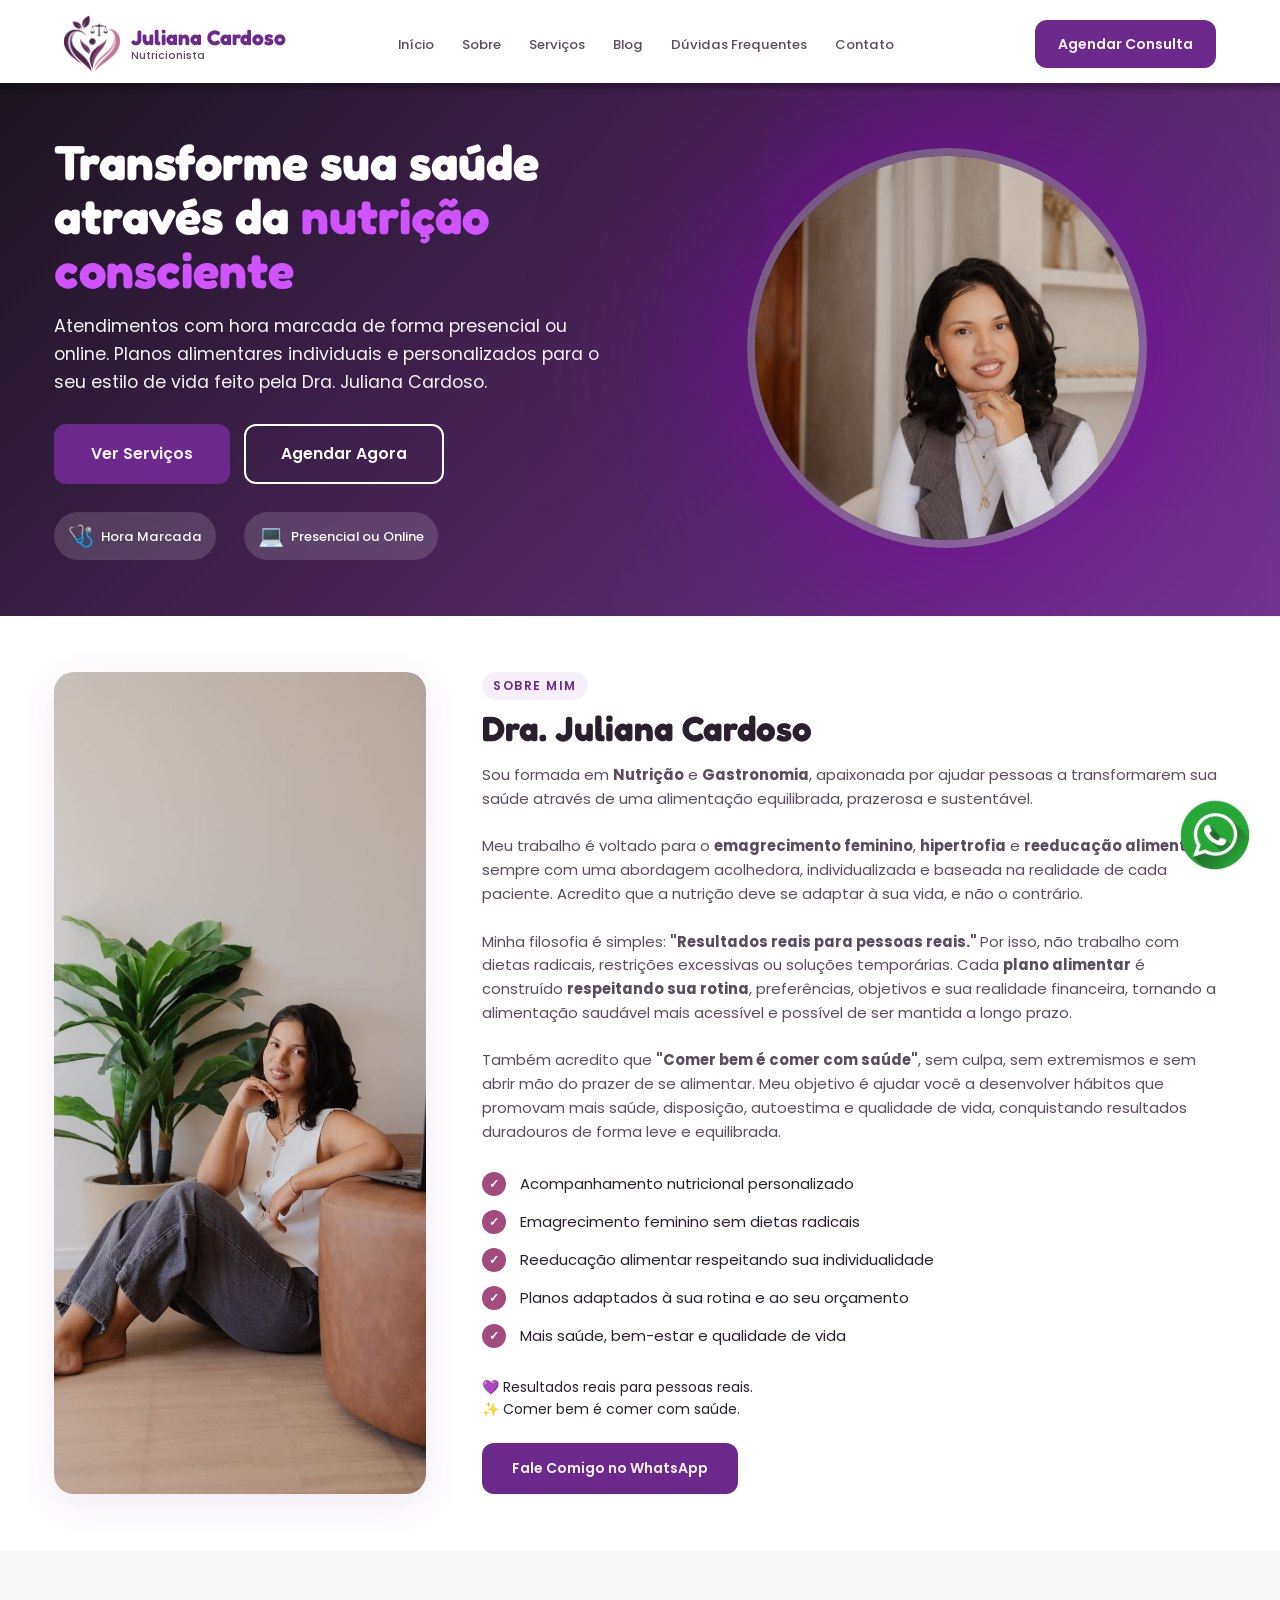
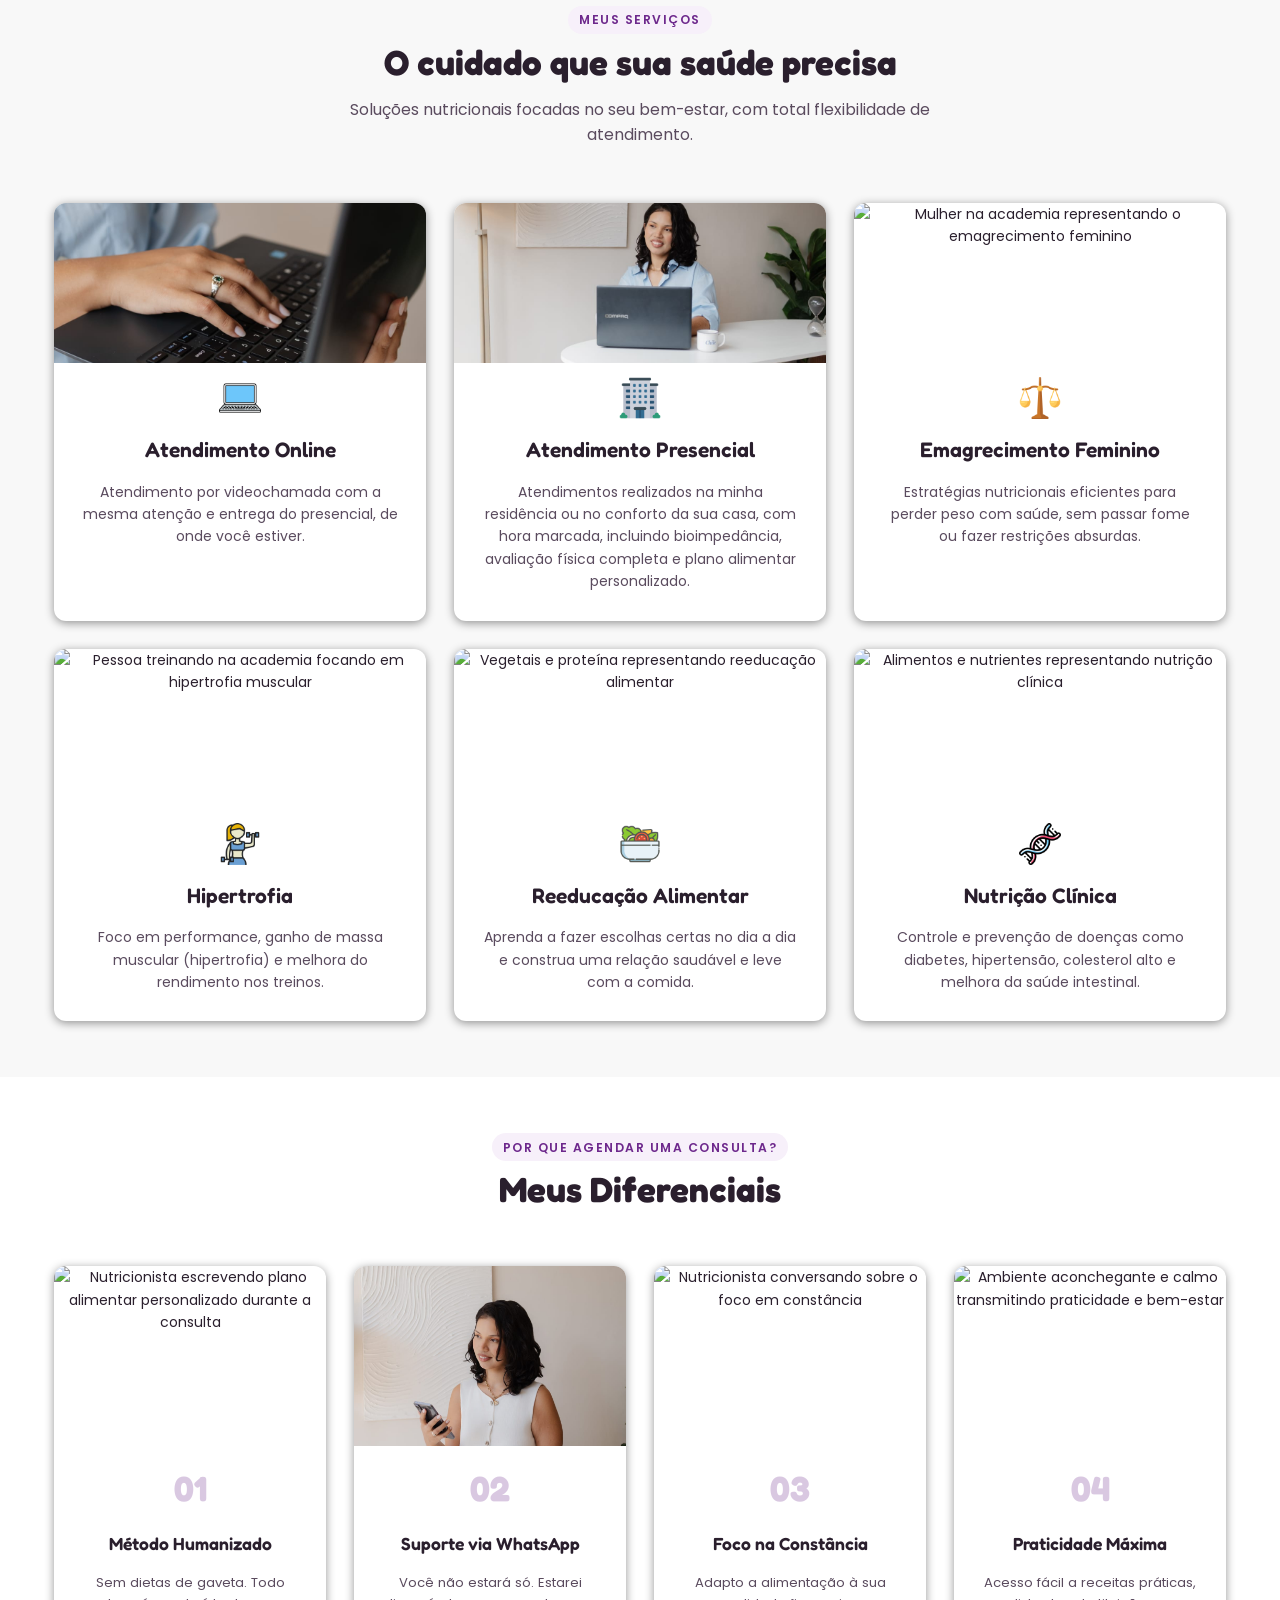
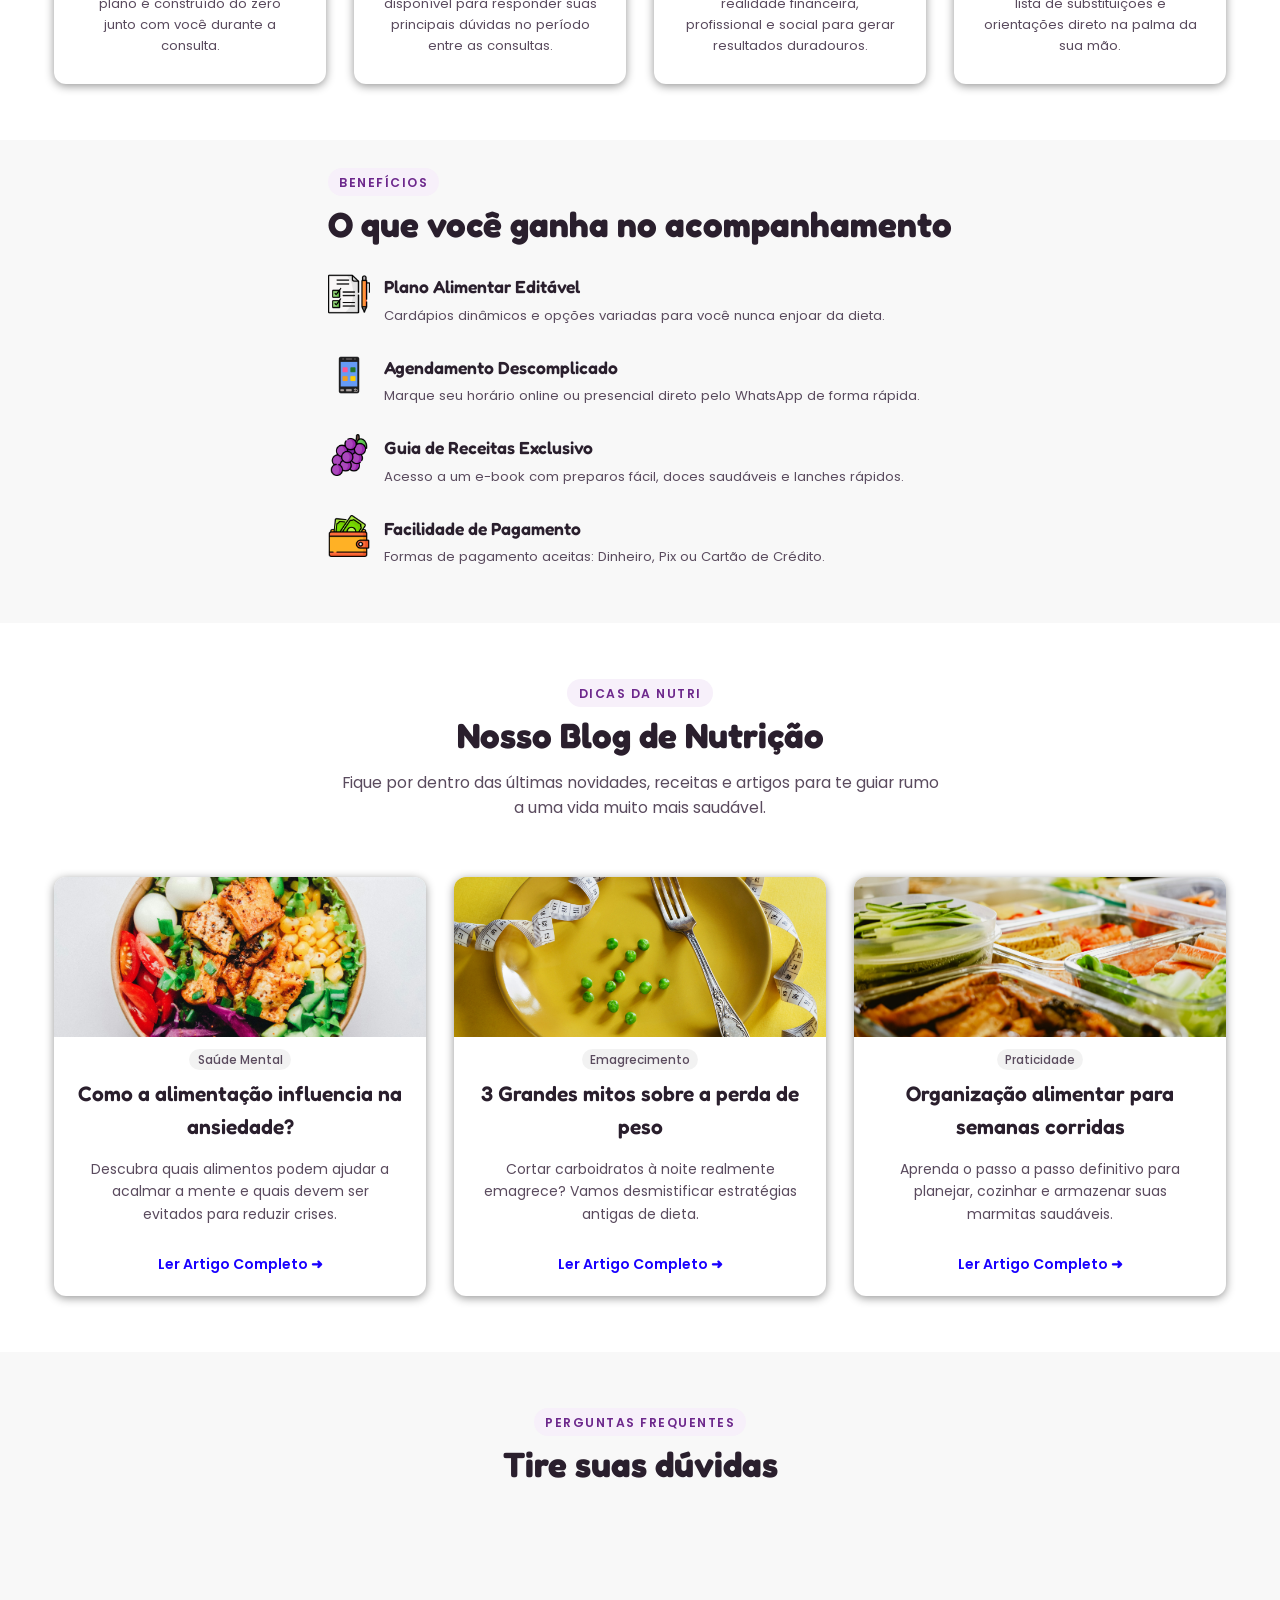
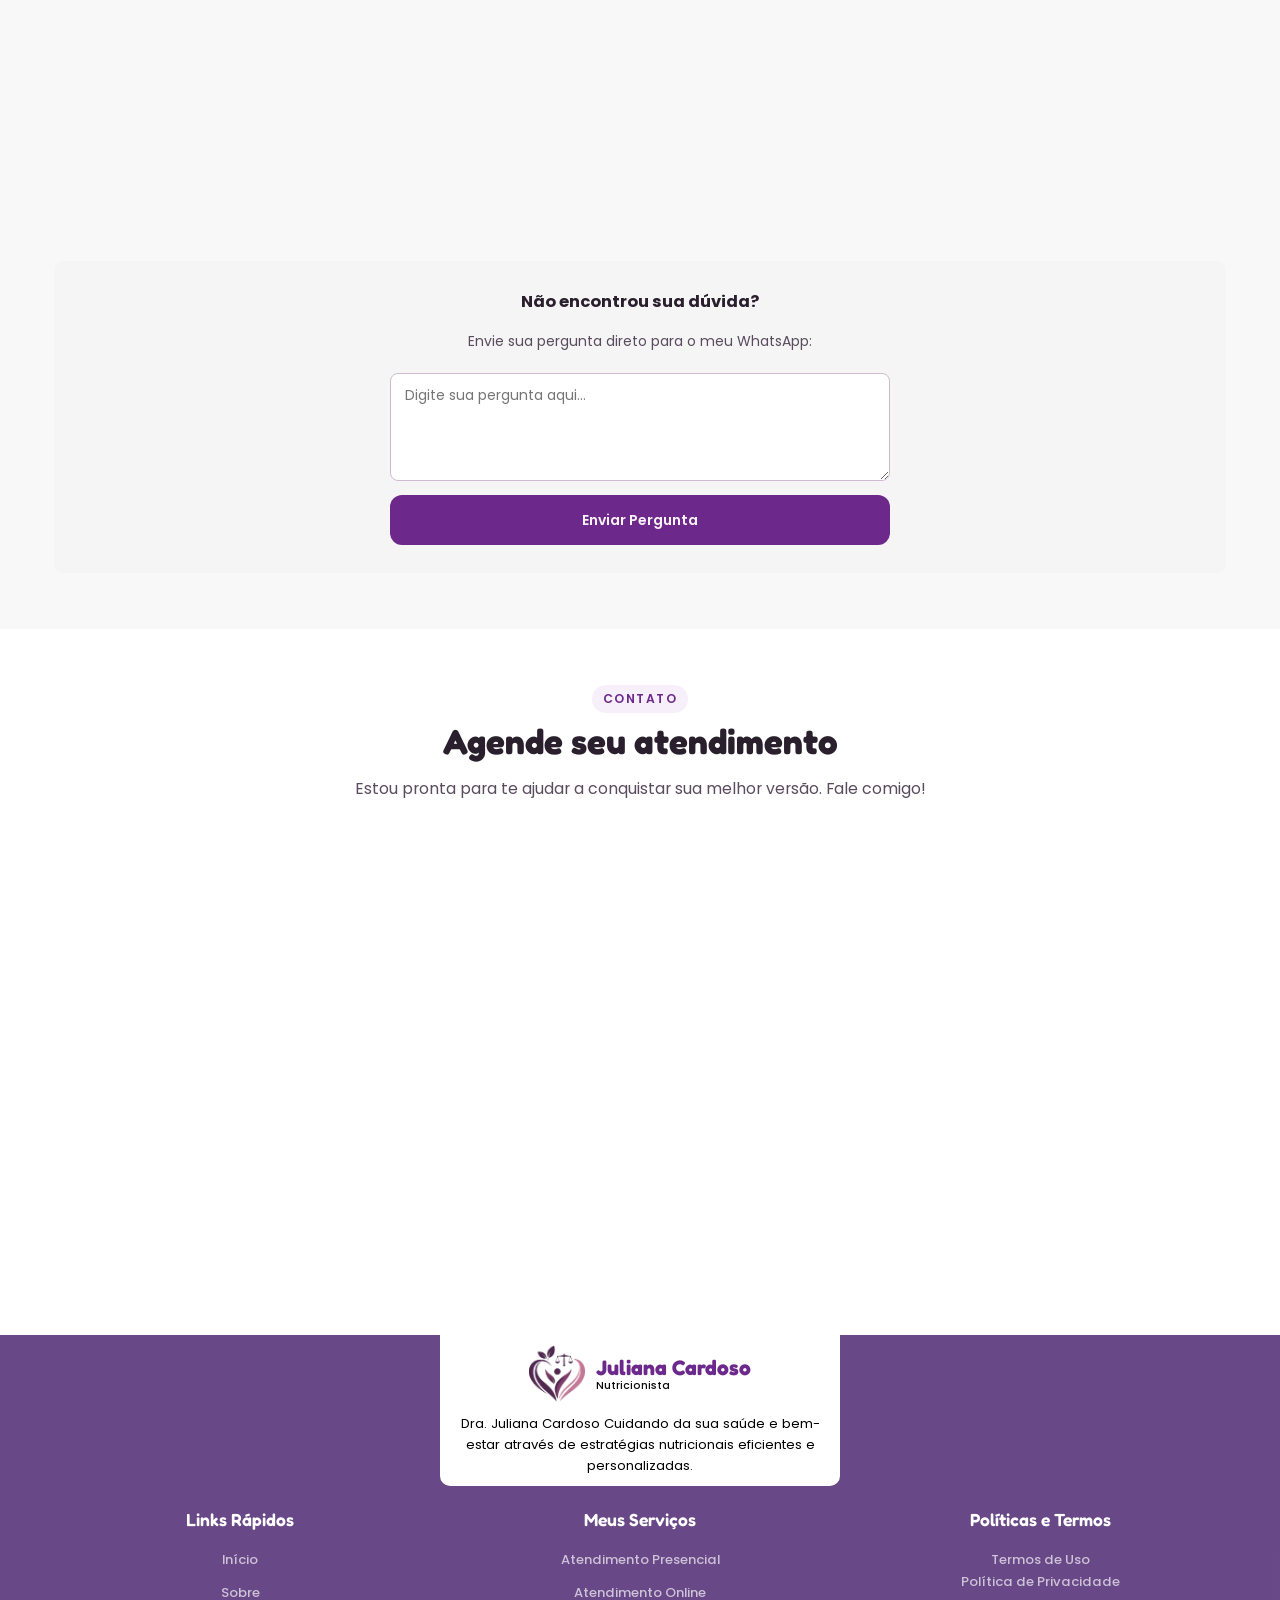
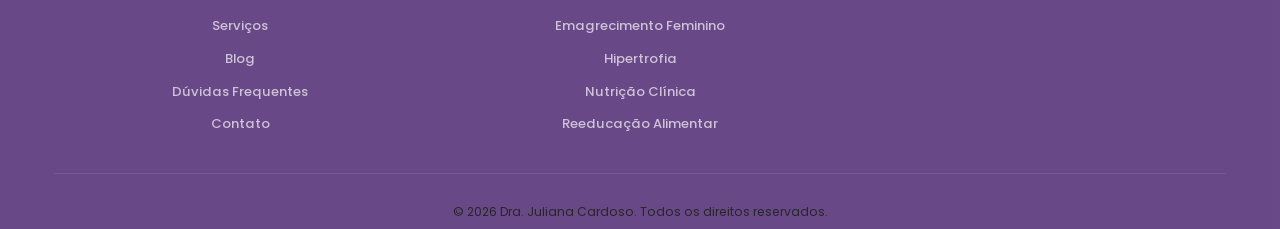
==== commit a28c686a: "att-style0.5" ====
--- a/index.html
+++ b/index.html
@@ -10,7 +10,7 @@
     <!-- TAG CANONICAL -->
     <link rel="canonical" href="https://www.nutrijulianacardoso.com.br/">
     <link rel="icon" href="assets/logo-transparente-pequena.png">
-    <link rel="stylesheet" href="style0.4.css">
+    <link rel="stylesheet" href="style0.5.css">
     <link rel="preconnect" href="https://fonts.googleapis.com">
     <link rel="preconnect" href="https://fonts.gstatic.com" crossorigin>
     <link href="https://fonts.googleapis.com/css2?family=Poppins:wght@300;400;500;600;700&family=Fredoka:wght@400;500;600;700&display=swap" rel="stylesheet">
--- a/style0.5.css
+++ b/style0.5.css
@@ -0,0 +1,2326 @@
+/* ==========================================
+   VARIÁVEIS CSS - PERSONALIZE AS CORES AQUI
+   ========================================== */
+   :root {
+    /* ========== CORES PRINCIPAIS (ATUALIZADO COM OS TONS DE ROXO E ROSA DA LOGO) ========== */
+    --cor-fundo:#f8f8f8;
+    --cor-primaria: #6d288c;          /* Roxo vibrante e mais saturado */
+    --cor-primaria-escura: #491461;   /* Roxo profundo saturado para hovers e títulos fortes */
+    --cor-primaria-clara: #f7f0fa;    /* Rosa/Lilás ultra suave para fundos de blocos */
+
+    --cor-secundaria: #c15b94;        /* Rosa médio/antigo vibrante da lateral direita do coração */
+    --cor-secundaria-escura: #994372; /* Rosa escuro para variações de hover e links */
+    --cor-secundaria-clara: #faf2f6;  /* Tom sutil rosado para fundos alternativos */
+
+    --cor-acento: #a24b7d;            /* Rosa transição para ícones e detalhes discretos */
+    --cor-acento-escura: #823862;     /* Rosa fechado */
+    --cor-acento-clara: #ffffff;      /* Branco puro para manter o contraste limpo */
+
+    /* ========== CORES NEUTRAS (ATUALIZADO) ========== */
+    --cor-texto: #2a1f2d;             /* Grafite escuro com um fundo quente de berinjela */
+    --cor-texto-claro: #5a4b5e;       /* Cinza purpurado para descrições secundárias */
+    --cor-branco: #FFFFFF;            /* Branco puro */
+    --cor-cinza-claro: #faf8fa;       /* Fundo extremamente limpo e sutil */
+    --cor-cinza: #ebddeb;             /* Bordas e divisores bem suaves */
+    --cor-cinza-medio: #cfbad0;       /* Bordas um pouco mais visíveis */
+
+    /* ========== TIPOGRAFIA (MANTIDO) ========== */
+    --fonte-principal: 'Poppins', sans-serif;
+    --fonte-display: 'Fredoka', cursive;
+
+    /* ========== ESPAÇAMENTOS (MANTIDO) ========== */
+    --espacamento-xs: 0.5rem;   /* 8px */
+    --espacamento-sm: 1rem;     /* 16px */
+    --espacamento-md: 2rem;     /* 32px */
+    --espacamento-lg: 4rem;     /* 64px */
+    --espacamento-xl: 6rem;     /* 96px */
+
+    /* ========== TAMANHOS (MANTIDO) ========== */
+    --border-radius: 12px;
+    --border-radius-lg: 20px;
+    --box-shadow: 0 4px 20px rgba(109, 40, 140, 0.06); /* Sombra adaptada com base roxo-escura discreta */
+    --box-shadow-lg: 0 10px 40px rgba(109, 40, 140, 0.1);
+
+    /* ========== TRANSIÇÕES (MANTIDO) ========== */
+    --transicao: all 0.9s ease;
+}
+
+/* ==========================================
+   RESET E CONFIGURAÇÕES GLOBAIS
+   ========================================== */
+* {
+    margin: 0;
+    padding: 0;
+    box-sizing: border-box;
+}
+
+html {
+    scroll-behavior: smooth;
+    font-size: 14px;
+ 
+ 
+}
+
+
+
+body {
+    font-family: var(--fonte-principal);
+    color: var(--cor-texto);
+    line-height: 1.6;
+    overflow-x: hidden;
+    
+   
+
+
+   
+    
+     
+}
+
+
+img {
+    max-width: 100%;
+    height: auto;
+    display: block;
+}
+
+a {
+    text-decoration: none;
+    color: inherit;
+}
+
+ul {
+    list-style: none;
+}
+
+button {
+    border: none;
+    background: none;
+    cursor: pointer;
+    font-family: inherit;
+}
+
+
+
+.img-fundo{
+  
+   position: fixed;
+    top: 0;
+    left: 0;
+    width: 100vw;
+    height: 100vh;
+    z-index: -100;
+ 
+   
+
+}
+
+.img-fundo img{
+ width: 100%;
+    height: 100%;
+    object-fit: cover;       /* Impede que a imagem estique ou distorça */
+    object-position: center;  /* Mantém o foco no centro da imagem */
+
+}
+/* ==========================================
+   CONTAINER E UTILITÁRIOS
+   ========================================== */
+.container {
+  
+    max-width: 1200px;
+    margin: 0 auto;
+    padding: 0 var(--espacamento-sm);
+}
+
+.section-label {
+    display: inline-block;
+    color: var(--cor-primaria);
+    font-weight: 600;
+    font-size: 0.875rem;
+    text-transform: uppercase;
+    letter-spacing: 1.5px;
+    margin-bottom: var(--espacamento-xs);
+}
+
+.section-title {
+    font-family: var(--fonte-display);
+    font-size: 2.5rem;
+    font-weight: 700;
+    color: var(--cor-texto);
+    margin-bottom: var(--espacamento-sm);
+    line-height: 1.2;
+}
+
+.section-description {
+    font-size: 1.125rem;
+    color: var(--cor-texto-claro);
+    max-width: 600px;
+    margin: 0 auto;
+}
+
+.section-header {
+    text-align: center;
+    margin-bottom: var(--espacamento-lg);
+}
+
+/* ==========================================
+   BOTÕES
+   ========================================== */
+.btn {
+    display: inline-block;
+    padding: 0.875rem 2rem;
+    border-radius: var(--border-radius);
+    font-weight: 600;
+    font-size: 1rem;
+    text-align: center;
+    transition: var(--transicao);
+    cursor: pointer;
+    border: 2px solid transparent;
+}
+
+.back-btn{
+ position:absolute;;
+    background-color: var(--cor-primaria);
+    color: white;
+    padding: 0.5rem;
+    border-radius: 10px;
+    margin-bottom: 5px;
+    margin: 10px 0;
+}
+
+.back-btn:hover{
+    background-color: var(--cor-primaria);
+}
+
+
+
+.btn-primary {
+    background: var(--cor-primaria); /* Novo roxo com opacidade */
+    color: var(--cor-secundaria-clara);
+    
+   
+}
+
+.btn-primary:hover {
+    border: solid 1px white;
+   
+       color: var(--cor-acento-clara);
+}
+
+.btn-primary:hover {
+    background: var(--cor-primaria-escura); /* Tom mais profundo de roxo escuro novo */
+    transform: translateY(-2px);
+    box-shadow: 0px 0px 10px 5px var(--cor-primaria-escura);
+
+  
+}
+
+.btn-secondary {
+   
+    
+   
+}
+
+.btn-secondary:hover {
+  
+    color: var(--cor-branco);
+     box-shadow: 0px 0px 10px 5px rgba(255, 255, 255, 0.712);
+
+ 
+}
+
+/* ========== BOTÃO SECUNDÁRIO NO HERO (EDITÁVEL) ========== */
+.hero .btn-secondary {
+    color: var(--cor-branco);
+  border: solid 2px white;
+}
+
+.hero .btn-secondary:hover {
+    
+    background: var(--cor-branco);
+    color: var(--cor-primaria);
+}
+
+.btn-large {
+    padding: 1.125rem 2.5rem;
+    font-size: 1.125rem;
+}
+
+.btn-block {
+    display: block;
+    width: 100%;
+}
+
+/*========================================
+    STYLES-DOS-ARTIGOS
+===========================================
+*/
+
+.main-atigos{
+    padding: 120px 0 80px;
+}
+
+.container-artigo {
+    max-width: 1000px; margin: 70px auto;
+    padding: 50px 10px;
+  
+}
+.text-img{
+display: grid;
+grid-template-columns:  1fr 1fr;
+
+}
+
+
+.div-texto{
+width: 100%;
+}
+
+.div-img{
+    margin: 0 auto;
+}
+
+.texto-artigo{
+    font-family: 'Poppins', sans-serif;
+             font-size: 1.1rem;
+              line-height: 1.8; color: #333;
+            
+}
+
+
+
+.texto-artigo h2 {
+    font-family: 'Fredoka', sans-serif;
+                 font-size: 1.8rem; 
+                 margin: auto auto;}
+
+/* ==========================================
+   HEADER / NAVEGAÇÃO
+   ========================================== */
+.header {
+    position: fixed;
+   
+    top: 0;
+    left: 0;
+    width: 100%;
+       box-shadow: 0 0 5px 5px rgba(0, 0, 0, 0.288);
+   
+
+    
+    z-index: 99;
+    transition: var(--transicao);
+
+   background-color:white;
+  
+
+  @media (max-width:841px) {
+    background-color: transparent;
+      box-shadow: none;
+  }
+  
+
+   
+  
+
+   
+  
+
+}
+
+
+  /*==========================================
+  OCULTAL O HEADER AO USAR O SCROOL PARA BAIXO
+ ========================================== */
+   /* .header-hidden {
+            transform: translateY(0%);
+        } */
+
+            
+        @media (min-width:769px) and (max-width:1000px) {
+                 .header-hidden {  transform: translateY(0);
+                 }
+                
+                }
+
+    
+
+.header-content {
+    display: flex;
+    width: 100%;
+    align-items: center;
+  
+    border-radius: 25px;
+    margin-top: 5px;
+      @media (max-width:841px) {
+     background-color: white;
+     box-shadow: 0 0 5px 5px rgba(0, 0, 0, 0.288);
+     border: 2px var(--cor-primaria) solid;
+  }
+ 
+    
+    
+    justify-content: space-between;
+    transition: var(--transicao);
+
+    
+
+    padding:10px  10px;
+
+
+    
+}
+
+/* Logo */
+.logo {
+    display: flex;
+    align-items: center;
+    gap: 0.75rem;
+       
+    img {
+        width: 1000px;
+    }
+}
+
+
+
+
+.logo-icon {
+    width: 4rem;
+    font-size: 2rem;
+}
+
+.logo-text {
+    display: flex;
+    flex-direction: column;
+    line-height: 1.2;
+}
+
+.logo-name {
+    font-family: var(--fonte-display);
+    font-size: 1.5rem;
+    font-weight: 700;
+    color: var(--cor-primaria);
+}
+
+.logo-tagline {
+    font-size: 0.75rem;
+    color: var(--cor-texto-claro);
+    font-weight: 500;
+}
+
+/* Navegação Desktop */
+.nav-list {
+    display: flex;
+    gap: 2rem;
+    align-items: center;
+
+}
+
+.nav-link {
+    color: var(--cor-texto-claro);
+    font-weight: 500;
+    font-size: 0.9375rem;
+    transition: var(--transicao);
+    position: relative;
+}
+
+.nav-link::after {
+    content: '';
+    position: absolute;
+    bottom: -5px;
+    left: 0;
+    width: 0;
+    height: 2px;
+    background: var(--cor-primaria);
+    transition: var(--transicao);
+}
+
+.nav-link:hover {
+    color: var(--cor-primaria);
+    
+}
+
+.nav-link:hover::after {
+    width: 100%;
+}
+ /* footer com a listra em baxo do link  */
+.footer-links a::after {
+    content: '';
+    position: absolute;
+    bottom: -5px;
+    left: 0;
+    width: 0;
+    height: 2px;
+    background:rgb(0, 0, 0)!important;
+    transition: var(--transicao);
+}
+
+
+.footer-links a{
+  
+    font-weight: 500;
+    font-size: 0.9375rem;
+
+border-radius: 30px ;
+    position: relative;
+  
+    
+      
+      
+}
+
+
+
+.footer-links a:hover::after {
+    width: 100%;
+  
+}
+
+.btn-header {
+    padding: 0.75rem 1.5rem;
+}
+
+/* Menu Mobile Toggle */
+.menu-toggle {
+    display: none;
+    flex-direction: column;
+    gap: 5px;
+    width: 30px;
+    height: 30px;
+    justify-content: center;
+    cursor: pointer;
+    border: solid 2px var(--cor-primaria) ;
+    border-radius: 10px;
+      padding: 3px;
+      z-index: 1000;
+}
+
+.menu-toggle span {
+    display: block;
+    width: 100%;
+    height: 3px;
+    background: var(--cor-primaria);
+    border-radius: 3px;
+    transition: var(--transicao);
+    z-index: 1000;
+    
+  
+}
+
+.menu-toggle.active span:nth-child(1) {
+    transform: rotate(45deg) translate(6px, 5.5px);
+    background-color: #d13030; /* Mantido para manter o feedback do botão de fechar */
+}
+
+.menu-toggle.active span:nth-child(2) {
+    opacity: 0;
+}
+
+.menu-toggle.active span:nth-child(3) {
+    transform: rotate(-45deg) translate(6px, -5.5px);
+    background-color: #d13030;
+}
+
+/* ==========================================
+   SEÇÃO HERO (EDITÁVEL)
+   ========================================== */
+.hero {
+    position: relative;
+    padding: calc(80px + var(--espacamento-lg)) 0 var(--espacamento-lg);
+    overflow: hidden;
+    min-height: 600px;
+     
+}
+
+/* ========== HERO BACKGROUND (EDITÁVEL) ========== */
+.hero-background {
+      z-index: 1;
+    
+    top: 0;
+    left: 0;
+    width: 100%;
+    height: 100%;
+    background-size: cover;
+    background-position: center;
+    background-repeat: no-repeat;
+    z-index: 1;
+    
+}
+
+/* ========== HERO OVERLAY (EDITÁVEL) ========== */
+.hero-overlay {
+    position: absolute;
+    top: 0;
+    left: 0;
+    width: 100%;
+    height: 100%;
+    background: linear-gradient(135deg, rgba(5, 1, 7, 0.93) 0%, rgba(109, 40, 140, 0.95) 100%); /* Degradê baseado nos tons de roxo saturados */
+    z-index: 2;
+   
+}
+
+.hero .container {
+    position: relative;
+    z-index: 3;
+
+    
+}
+
+.hero-content {
+    display: grid;
+    grid-template-columns: 1fr 1fr;
+    gap: var(--espacamento-lg);
+    align-items: center;
+   
+}
+
+.hero-title {
+    font-family: var(--fonte-display);
+    font-size: 3.5rem;
+    font-weight: 700;
+    line-height: 1.1;
+    color: var(--cor-branco);
+    margin-bottom: var(--espacamento-sm);
+}
+
+.hero-title .highlight {
+    color: #cf54ff;
+    position: relative;
+}
+
+.hero-description {
+    font-size: 1.25rem;
+    color: rgba(255, 255, 255, 0.95);
+    margin-bottom: var(--espacamento-md);
+}
+
+.hero-buttons {
+    display: flex;
+    gap: var(--espacamento-sm);
+    margin-bottom: var(--espacamento-md);
+}
+
+.hero-badges {
+    display: flex;
+    gap: var(--espacamento-md);
+}
+
+.badge {
+    display: flex;
+    align-items: center;
+    gap: 0.5rem;
+    background: rgba(255, 255, 255, 0.15);
+    padding: 0.5rem 1rem;
+    border-radius: 50px;
+    backdrop-filter: blur(10px);
+}
+
+.badge-icon {
+    font-size: 1.5rem;
+}
+
+.badge-text {
+    font-size: 0.9375rem;
+    font-weight: 500;
+    color: var(--cor-branco);
+}
+
+/* ========== HERO IMAGE CONTAINER (EDITÁVEL) ========== */
+.hero-image-container {
+    width: 100%;
+    max-width: 400px;
+    margin: 0 auto;
+    border-radius: 50%;
+    overflow: hidden;
+    box-shadow: 0 0px 200px 0 rgb(132, 0, 172);
+    border: 8px solid rgba(255, 255, 255, 0.25);
+    aspect-ratio: 1;
+}
+
+.hero-image-container img {
+    width: 100%;
+    height: 100%;
+    object-fit: cover;
+    transition: var(--transicao);
+}
+
+.hero-image-container:hover img {
+    transform: scale(1.1);
+}
+
+/* ==========================================
+   SEÇÃO SOBRE (EDITÁVEL)
+   ========================================== */
+.sobre {
+    padding: var(--espacamento-lg) 0;
+ background-color: #FFFFFF;
+
+     
+   
+ 
+}
+
+
+
+.sobre-content {
+    display: grid;
+     position: relative;
+
+     
+    grid-template-columns: 0.5fr 1fr;
+    gap: var(--espacamento-lg);
+    align-items: center;
+
+  
+
+    
+   
+}
+
+
+/* ========== SOBRE IMAGE (EDITÁVEL) ========== */
+.sobre-image {
+    display: flex;
+ height: 100%;
+  
+    border-radius: var(--border-radius-lg);
+    overflow: hidden;
+    box-shadow: var(--box-shadow-lg);
+ 
+  
+}
+
+.sobre-image img {
+    width: 100%;
+  height: 100%;
+  
+   
+    object-fit: cover;
+    transition: var(--transicao);
+}
+
+.sobre-image:hover img {
+    transform: scale(1.05);
+}
+
+.sobre-text .section-label {
+    
+
+}
+
+.section-label {
+    display: inline-block;
+    color: var(--cor-primaria);
+    font-weight: 600;
+    font-size: 0.875rem;
+    text-transform: uppercase;
+    letter-spacing: 1.5px;
+    margin-bottom: var(--espacamento-xs);
+    background: var(--cor-primaria-clara);
+    padding: 0.3rem 0.8rem;
+    border-radius: 20px;
+}
+
+.sobre-description {
+    font-size: 1.0625rem;
+    color: var(--cor-texto-claro);
+    margin-bottom: var(--espacamento-sm);
+}
+
+.sobre-list {
+    margin: var(--espacamento-md) 0;
+}
+
+.sobre-list li {
+    display: flex;
+    align-items: center;
+    gap: var(--espacamento-sm);
+    margin-bottom: var(--espacamento-sm);
+    font-size: 1.0625rem;
+}
+
+.list-icon {
+    display: flex;
+    align-items: center;
+    justify-content: center;
+    width: 24px;
+    height: 24px;
+    background: var(--cor-acento);
+    color: var(--cor-branco);
+    border-radius: 50%;
+    font-weight: 700;
+    font-size: 0.875rem;
+    flex-shrink: 0;
+}
+
+/* ========== GALERIA DE FOTOS (EDITÁVEL) ========== */
+.galeria {
+    display: grid;
+    grid-template-columns: repeat(4, 1fr);
+    gap: var(--espacamento-sm);
+    margin-top: var(--espacamento-lg);
+}
+
+.galeria-item {
+    position: relative;
+    border-radius: var(--border-radius);
+    overflow: hidden;
+    box-shadow: var(--box-shadow);
+    transition: var(--transicao);
+    aspect-ratio: 1;
+}
+
+.galeria-item-large {
+    grid-column: span 2;
+    grid-row: span 2;
+}
+
+.galeria-item img {
+    width: 100%;
+    height: 100%;
+    object-fit: cover;
+    transition: var(--transicao);
+}
+
+.galeria-item:hover {
+    transform: translateY(-5px);
+    box-shadow: var(--box-shadow-lg);
+}
+
+.galeria-item:hover img {
+    transform: scale(1.1);
+}
+
+/* ==========================================
+   SEÇÃO SERVIÇOS (EDITÁVEL)
+   ========================================== */
+.servicos {
+    padding: var(--espacamento-lg) 0;
+      background-color: var(--cor-fundo);
+      
+
+  
+}
+
+
+
+.servicos-grid {
+    display: grid;
+        flex-flow: wrap ;
+    grid-template-columns: repeat(3, 1fr);
+    gap: var(--espacamento-md);
+ 
+  
+    
+}
+
+.servico-card {
+
+    background: var(--cor-branco);
+    border-radius: var(--border-radius);
+    text-align: center;
+  
+    box-shadow: 0 2px 10px rgba(0, 0, 0, 0.425);
+
+    overflow: hidden;
+    transition: all 1s ease;;
+
+   
+   
+    
+}
+
+.servico-card:hover {
+    transform: translateY(1px);
+  
+    box-shadow: 0px 0px 6px 1px var(--cor-primaria-escura);
+  
+     
+ transition: all 1s ease;;
+ 
+ 
+     /* background-color: #48005a8e;
+     color: white;
+     p{
+        color: #dfdfdf;;
+     }
+     h3 {
+        color: #f8f8f8;
+     }
+
+     span{
+        color: white;
+     } */
+}
+
+/* ========== SERVICO IMAGE (EDITÁVEL) ========== */
+.servico-image {
+    width: 100%;
+    height: 160px;
+    overflow: hidden;
+    position: relative;
+    transition: var(--transicao);
+   
+   
+   
+}
+
+
+
+.servico-image img {
+
+    width: 100%;
+    height: 100%;
+    object-fit: cover;
+    transition: var(--transicao);
+ 
+     
+}
+
+
+.servico-image:hover  {
+   
+
+
+    
+}
+
+.servico-card:hover .servico-image img {
+    transform: scale(1.1);
+    
+   
+   
+}
+
+.servico-icon {
+    font-size: 1rem;
+    margin: var(--espacamento-sm) 0;
+     display: flex;
+    justify-content: center;
+}
+
+.servico-icon img {
+   
+    width: 3rem;
+   
+}
+
+
+
+.servico-title {
+    font-family: var(--fonte-display);
+    font-size: 1.5rem;
+    font-weight: 600;
+    color: var(--cor-texto);
+    margin-bottom: var(--espacamento-sm);
+    padding: 0 var(--espacamento-sm);
+}
+
+.servico-description {
+    color: var(--cor-texto-claro);
+    font-size: 1rem;
+    line-height: 1.6;
+    padding: 0 var(--espacamento-md) var(--espacamento-md);
+}
+
+/* ==========================================
+   SEÇÃO DESTAQUES (EDITÁVEL)
+   ========================================== */
+.destaques {
+    padding: var(--espacamento-lg) 0;
+     background-color: #FFFFFF;
+}
+
+.destaques-grid {
+    display: grid;
+    grid-template-columns: repeat(4, 1fr);
+    gap: var(--espacamento-md);
+}
+
+.destaque-card {
+    background: var(--cor-branco);
+    border-radius: var(--border-radius);
+    border: 2px solid var(--cor-cinza);
+    transition: var(--transicao);
+    overflow: hidden;
+}
+
+.destaque-card:hover {
+    border-color: var(--cor-primaria);
+    box-shadow: var(--box-shadow);
+}
+
+/* ========== DESTAQUE IMAGE (EDITÁVEL) ========== */
+.destaque-image {
+    width: 100%;
+    height: 180px;
+    overflow: hidden;
+    position: relative;
+}
+
+.destaque-image img {
+    width: 100%;
+    height: 100%;
+    object-fit: cover;
+    transition: var(--transicao);
+}
+
+.destaque-card:hover .destaque-image img {
+    transform: scale(1.05);
+}
+
+.destaque-number {
+    font-family: var(--fonte-display);
+    font-size: 2.5rem;
+    font-weight: 700;
+    color: var(--cor-primaria);
+    opacity: 0.25;
+    margin: var(--espacamento-sm) var(--espacamento-md) 0;
+}
+
+.destaque-title {
+    font-family: var(--fonte-display);
+    font-size: 1.25rem;
+    font-weight: 600;
+    color: var(--cor-texto);
+    margin: var(--espacamento-sm) var(--espacamento-md);
+}
+
+.destaque-description {
+    color: var(--cor-texto-claro);
+    font-size: 0.9375rem;
+    line-height: 1.6;
+    padding: 0 var(--espacamento-md) var(--espacamento-md);
+}
+
+/* ==========================================
+   SEÇÃO BENEFÍCIOS
+   ========================================== */
+.beneficios {
+   padding: var(--espacamento-md) 0;
+    background-color: var(--cor-fundo);
+}
+
+.beneficios-content {
+    display: grid;
+    grid-template-columns: 1fr;
+    gap: var(--espacamento-lg);
+    align-items: center;
+   
+    
+
+}
+
+.beneficios-text  {
+  
+ margin: 0 auto;
+
+}
+
+.beneficios-list {
+    margin-top: var(--espacamento-md);
+   
+   
+}
+
+.beneficio-item {
+    display: flex;
+    gap: var(--espacamento-sm);
+    margin-bottom: var(--espacamento-md);
+
+  
+
+}
+
+.beneficio-icon {
+    font-size: 2.5rem;
+    flex-shrink: 0;
+}
+
+.beneficio-icon img {
+    width: 3rem;
+    flex-shrink: 0;
+}
+
+.beneficio-text h3 {
+    font-family: var(--fonte-display);
+    font-size: 1.25rem;
+    font-weight: 600;
+    color: var(--cor-texto);
+    margin-bottom: 0.25rem;
+}
+
+.beneficio-text p {
+    color: var(--cor-texto-claro);
+    font-size: 0.9375rem;
+}
+
+.beneficios-image-placeholder {
+    background: linear-gradient(135deg, var(--cor-acento-clara) 0%, var(--cor-secundaria-clara) 100%);
+    border-radius: var(--border-radius-lg);
+    aspect-ratio: 1;
+    display: flex;
+    align-items: center;
+    justify-content: center;
+    box-shadow: var(--box-shadow);
+}
+
+.beneficios-emoji {
+    font-size: 6rem;
+}
+
+
+
+.blog {
+
+    padding: var(--espacamento-lg) 0;
+     background-color: #FFFFFF;
+
+   
+}
+
+.blog-fundo{
+
+  
+}
+
+/* ==========================================
+   SEÇÃO FAQ
+   ========================================== */
+.faq {
+    padding: var(--espacamento-lg) 0;
+    background-color: var(--cor-fundo);
+}
+
+.faq-list {
+    max-width: 800px;
+    margin: 0 auto;
+}
+
+.faq-item {
+    background: var(--cor-branco);
+    border-radius: var(--border-radius);
+    margin-bottom: var(--espacamento-sm);
+    overflow: hidden;
+    box-shadow: 0 2px 8px rgba(0, 0, 0, 0.03);
+}
+
+.faq-question {
+    width: 100%;
+    padding: var(--espacamento-sm) var(--espacamento-md);
+    display: flex;
+    justify-content: space-between;
+    align-items: center;
+    text-align: left;
+    font-size: 1.125rem;
+    font-weight: 600;
+    color: var(--cor-texto);
+    cursor: pointer;
+    transition: var(--transicao);
+}
+
+.faq-question:hover {
+    background: var(--cor-cinza-claro);
+}
+
+.faq-icon {
+    font-size: 1.5rem;
+    color: var(--cor-primaria);
+    font-weight: 300;
+    transition: var(--transicao);
+    flex-shrink: 0;
+    margin-left: var(--espacamento-sm);
+}
+
+.faq-item.active .faq-icon {
+    transform: rotate(45deg);
+}
+
+.faq-answer {
+    max-height: 0;
+    overflow: hidden;
+    transition: max-height 0.3s ease;
+}
+
+.faq-answer p {
+    padding: 0 var(--espacamento-md) var(--espacamento-md);
+    color: var(--cor-texto-claro);
+    font-size: 1rem;
+    line-height: 1.7;
+}
+
+.faq-item.active .faq-answer {
+    max-height: 500px;
+}
+
+.faq-envio{
+    margin-top: 3rem;
+    text-align: center;
+    background: rgba(0,0,0,0.01); 
+    padding: 2rem; 
+    border-radius: 8px;
+}
+
+.faq-envio h3 {
+    margin-bottom: 1rem; font-family: 'Poppins', sans-serif;
+}
+
+.faq-envio p {
+    margin-bottom: 1.5rem; color: var(--cor-texto-claro);
+}
+
+#form-faq {
+    display: flex;
+    flex-direction: column; /* Alinha os elementos em coluna (um abaixo do outro) */
+    align-items: stretch;   /* Ocupa a largura disponível */
+    gap: 1rem;              /* Espaçamento entre o campo e o botão */
+    max-width: 500px;
+    margin: 0 auto;
+}
+
+#pergunta-cliente {
+    width: 100%;
+    min-height: 100px;      /* Deixa o campo com uma altura inicial maior */
+    max-height: 250px;      /* Limita a altura máxima de expansão */
+    resize: vertical;       /* Permite que o usuário ajuste o tamanho verticalmente */
+    padding: 0.8rem 1rem;
+    border: 1px solid var(--cor-cinza-medio);
+    border-radius: 8px;
+    font-family: 'Poppins', sans-serif;
+    font-size: 1rem;
+}
+
+.btn btn-primary {
+    padding: 0.8rem 1.5rem;
+    
+}
+/* ==========================================
+   SEÇÃO CONTATO
+   ========================================== */
+.contato {
+    display: flex;
+    padding: var(--espacamento-lg) 0;
+     background-color:#FFFFFF;
+      
+       
+}
+
+.contato-content {
+    display: flex;
+    justify-content: center;
+   
+
+    gap: var(--espacamento-lg);
+    margin-top: var(--espacamento-lg);
+    
+   
+}
+
+.contato-info {
+    background: white;
+    padding: var(--espacamento-md);
+    border-radius: var(--border-radius);
+     box-shadow: 0 2px 10px rgba(0, 0, 0, 0.425);
+     display: flex; flex-direction:column;
+   
+    
+}
+
+
+
+.contato-info:hover {
+   
+ 
+  
+}
+
+.info-item {
+    display: flex;
+    gap: var(--espacamento-sm);
+    margin-bottom: var(--espacamento-md);
+    flex-direction: column;
+    align-items: center;
+   
+}
+
+.info-icon {
+    font-size: 1.5rem;
+    flex-shrink: 0;
+    display: flex; flex-direction: row;
+    align-items: center;
+    justify-content: center;
+    gap: 0.5rem;
+    span{
+            font-family: var(--fonte-display);
+    font-size: 1.5rem;
+    font-weight: 600;
+    color: var(--cor-texto);
+  margin-left: 10px;
+      }
+}
+
+.info-icon img {
+    height: 20px;
+    width: 20px;
+}
+
+.icon-social{
+   
+  position: relative;
+  
+
+
+}
+
+.info-text span {
+
+}
+
+.info-text p {
+    color: var(--cor-texto-claro);
+    font-size: 0.9375rem;
+    line-height: 1.6;
+    text-align: center;
+}
+
+.social-links {
+    display: flex;
+    position: fixed;
+    z-index: 100;
+    bottom: 2%;
+    right: 2%;
+
+    gap: var(--espacamento-sm);
+    margin-top: var(--espacamento-md);
+}
+
+.social-link {
+  
+    width: 100px;
+    height: 70px;
+    display: flex;
+    align-items: center;
+    justify-content: center;
+    background:#2b232a4b;
+    border-radius: 50%;
+    font-size: 1.5rem;
+    transition: var(--transicao);
+    
+    img {
+    width: 50px;
+}
+}
+
+/* ==================== CONFIGURAÇÃO DO BOTÃO FLUTUANTE DO WHATSAPP ==================== */
+        .social-links {
+            position: fixed;
+          
+            bottom: 20px;
+            right: 20px;
+            z-index: 9999;
+            display: flex;
+            flex-direction: column;
+            align-items: flex-end;
+            z-index: 10;
+            justify-content: center;
+            align-items: center;
+        }
+
+        .social-link {
+            display: flex;
+      background-color:transparent;
+
+        width: 5rem;
+            height: 5rem;
+            align-items: center;
+            justify-content: center;
+   
+            transform: 0.5s ease;
+             animation:  floatAnimation 3s infinite ease-in-out;
+             margin: 10px;
+             /* rotate: calc(-45deg); */
+            
+                
+        }
+
+        .social-link:hover {
+    transform: scale(2);
+    
+    
+  
+     
+        }
+
+        .social-link img {
+              width: 100%;
+       height: 100%;
+             /* rotate: calc(50deg); */
+           
+        }
+
+        /* Balão de convite flutuante */
+  .whatsapp-balloon {
+            display: none;
+      
+        }
+
+          .whatsapp-balloon:hover{
+                 box-shadow: 0 0 10px 10px rgba(212, 212, 212, 0.575);
+          }
+
+        /* Botão X para fechar o balão */
+        .balloon-close {
+        display: none;
+        }
+
+        .balloon-close:hover {
+            color: #000000;
+            background-color: rgba(255, 0, 0, 0.322);
+            border: solid 2px rgba(0, 0, 0, 0.644);
+            box-shadow: 0 0 10px 8px  rgba(255, 0, 0, 0.308);
+           
+     
+        }
+
+        /* Setinha do balão apontando para o botão */
+        .whatsapp-balloon::after {
+            content: '';
+            position: absolute;
+            bottom: -8px;
+            right: 22px;
+            border-width: 8px 8px 0;
+            border-style: solid;
+            border-color: #ffffff transparent;
+            display: block;
+            width: 0;
+        }
+        /* ===================================================================== */
+  @keyframes floatAnimation {
+            0%, 100% {
+                transform: translateY(0) rotate(0deg);
+            }
+            50% {
+                transform: translateY(-8px) rotate(1deg);
+            }
+        }
+
+
+
+
+
+
+#social{    padding: 5px;
+    background-color: none;
+    border-radius: 10px;
+   
+    display: flex;
+     cursor: pointer; 
+   
+     border: solid 1px gray;
+        background-color: rgb(245, 245, 245);
+       align-items: center;
+       justify-content: start;
+     
+}
+
+#social img{
+    margin: 0 10px 0 0;   
+}
+
+#insta{
+  
+    padding: 5px;
+    background-color: none;
+    border-radius: 10px;
+    display: flex; 
+    cursor: pointer;
+     justify-content: center;
+     align-items: center;
+     
+      border: solid 1px gray;
+     background-color: rgb(245, 245, 245);
+     margin-top: 10px;
+}
+
+#social:hover{       
+    p{
+        color: white;
+    }
+    background: linear-gradient(135deg, #005f0e 0%, #093800);
+}
+   
+#insta:hover{
+    p {
+    color: white;
+    }
+        background: linear-gradient(135deg, #851e37 0%, #2c0f26);  
+   
+}
+
+
+/* ==========================================
+   FOOTER
+   ========================================== */
+.footer {
+    background: #4c2570d5; /* Roxo extremamente escuro e saturado para o fechamento */
+    color: rgb(255, 255, 255);
+
+}
+
+.footer-content {
+    display: grid;
+    grid-template-columns: repeat(3, 1fr);
+  
+    gap: var(--espacamento-md);
+    margin-bottom: var(--espacamento-md);
+}
+
+.footer-logo {
+    display: flex;
+    align-items: center;
+    gap: 0.75rem;
+    margin-bottom: var(--espacamento-sm);
+    background-color:transparent;
+    padding: 10px;
+    margin: 0;
+   
+}
+
+.footer-logo {
+       color:var(--cor-primaria);
+       text-align: start;
+}
+
+.footer-logo .logo-tagline {
+   color: #0a0a0a !important;
+}
+
+.footer-description {
+    color: rgba(#000000a8, 255, 255, 0.8);
+    font-size: 0.9375rem;
+    line-height: 1.6;
+}
+
+.footer-title {
+    font-family: var(--fonte-display);
+    font-size: 1.25rem;
+    font-weight: 600;
+    margin-bottom: var(--espacamento-sm);
+}
+
+.footer-links li,
+.footer-content li {
+    margin-bottom: 0.75rem;
+   
+}
+
+.footer a {
+ color: rgba(255, 255, 255, 0.671)!important;
+     
+}
+
+.footer:hover::after {
+ width: 100%;
+}
+
+
+.footer a:hover {
+color:rgb(0, 0, 0)!important;
+
+
+  
+    
+}
+
+.footer-contact li {
+   
+    font-size: 0.9375rem;
+    line-height: 1.6;
+}
+
+
+
+.footer-bottom {
+    text-align: center;
+    padding-top: var(--espacamento-md);
+    border-top: 1px solid rgba(255, 255, 255, 0.1);
+}
+
+.footer-bottom p {
+    color: rgb(39, 39, 39);
+    font-size: 0.875rem;
+    padding-bottom: 0.5rem;
+}
+.politica:hover{
+   
+}
+
+.termos:hover{
+    
+}
+
+.footer-col{display: flex;
+    flex-direction: column;
+
+align-items: center;
+text-align: center;
+  
+}
+
+.footer-cool{color: #000;
+    background-color: white;
+    border-radius: 10px;
+    max-width: 400px;
+    margin: 0 auto;
+    position: relative;
+    top: -10px;
+    padding: 10px 10px;
+    margin-bottom: 10px;
+  
+   
+}
+
+
+/* ==========================================
+   ANIMAÇÕES DE SCROLL
+   ========================================== */
+   
+.fade-in {
+
+  
+}
+
+.fade-in.visible {
+
+    
+}
+
+.logo-menu{
+    display: none;
+}
+
+.btn-header-menu{
+    display: none;
+}
+
+
+
+/* Estado inicial dos elementos antes de aparecerem na tela */
+    .servicos-grid > div,
+    .destaques-grid > div,
+    .faq-item,
+    .beneficio-item,
+     .contato-info.visible
+     {
+        opacity: 0;
+        transform: translateX(-50px);
+        transition: opacity 0.8s ease-out, transform 0.8s ease-out;
+    }
+
+    /* Estado final quando a classe .visible for acionada pelo JavaScript */
+    .servicos-grid > div.visible,
+    .destaques-grid > div.visible,
+    .faq-item.visible,
+    .beneficio-item.visible,
+    .contato-info.visible{
+        opacity: 1;
+        transform: translateX(0);
+    }
+
+    /* Estado inicial: invisíveis e deslocadas para a esquerda */
+    .sobre-content,
+    .contato-info {
+        opacity: 0;
+        transform: translateX(-50px);
+        transition: opacity 0.8s ease-out, transform 0.8s ease-out;
+    }
+
+    /* Estado final: visíveis e na posição original ao receber a classe .visible */
+    .sobre-content.visible,
+    .contato-info.visible {
+        opacity: 1;
+        transform: translateX(0);
+    }
+
+
+
+
+
+@media (max-width: 1159px) {
+
+    .header { 
+    }
+
+    .header-content{
+        display: flex;
+        justify-content: space-between;
+ 
+ 
+   
+       
+        
+
+        
+      
+    }
+
+    .container-artigo {
+       padding: 90px 10px;
+    }
+
+
+
+
+
+ 
+
+
+ 
+
+    
+    
+
+
+ 
+
+    .section-title {
+        font-size: 2rem;
+    }
+
+            .sobre-image{
+                display: flex;
+            }
+
+    .hero-content,
+    .sobre-content{
+        grid-template-columns: 1fr 1fr;
+        gap: var(--espacamento-md);
+       
+  
+    }
+
+    .hero-title {
+        font-size: 2.5rem;
+    }
+
+    .hero-image {
+        order: -1;
+    }
+
+    .servicos-grid {
+        grid-template-columns: repeat(2, 1fr);
+        margin: 5vw;
+    }
+
+    .destaques-grid {
+        grid-template-columns: repeat(2, 1fr);
+          margin: 5vw;
+    }
+
+    .depoimentos-grid {
+        grid-template-columns: 1fr;
+    }
+
+    .footer-content {
+        grid-template-columns: repeat(2, 1fr);
+    }
+
+    .contato-content {
+        grid-template-columns: 1fr;
+    }
+
+      .menu-toggle {
+        display: flex;
+        
+    }
+
+    .btn-header{
+        display: none;
+    }
+
+    
+    .btn-header-menu{
+        display: flex;
+      justify-content: center;
+      align-items: center;
+   max-width: 200px;
+   margin: 0 auto;
+
+
+
+    }
+
+    .logo-menu{
+        display:none;
+        text-align: start;
+        position: relative;
+        right: 20%;
+    }
+
+       .nav-link{
+position: relative
+;
+left: 0px;
+
+
+    }
+
+   
+
+    .nav {display: none;
+        position: fixed;
+        
+       
+
+     top: 60px;
+        width: 100%;
+        
+        justify-content: center;
+        align-items: center;
+        text-align: center;
+      
+        transition: left 0.3s ease;
+  
+       
+   
+           opacity: 0;
+   transition: opacity 0.3s ease, display 0.3s ease allow-discrete;
+  
+          
+
+        
+    }
+
+    .nav.active {
+        display: block;
+      
+        top: 60px;
+        
+            opacity: 1.0;
+       
+  
+ 
+       @starting-style {
+    opacity: 0;
+  }
+  
+        
+      
+       
+       
+
+
+ 
+    }
+
+    
+  
+
+    .nav-list {
+                
+        background-color:#FFFFFF;
+      
+         border-bottom: var(--cor-primaria) 2px solid;
+          border-left: var(--cor-primaria) 2px solid;
+          border-right: var(--cor-primaria) 2px solid;
+        border-radius: 10px;
+        flex-direction: column;
+        gap: 0;
+        padding: var(--espacamento-xs) 0 var(--espacamento-md) 0;
+        margin: 16px 100px 0 100px;
+        
+        
+    }
+
+      .nav-list.active{
+
+        height: -50%;
+        
+          
+    }
+
+    .nav-list li {
+    
+        width: 100%;
+       
+     
+        border-radius: 10px;
+   
+    }
+
+    .nav-link {
+        display: block;
+       
+        padding: var(--espacamento-sm) var(--espacamento-md);
+  
+    }
+      .nav-link {
+
+  
+  
+    }
+
+    .social-links a
+  {
+    width: 5rem;
+    height: 5rem;
+    margin: 0;
+    position: relative;
+    bottom: -5px;
+    right: -5px;
+    img{
+
+    
+    
+    }  }
+
+    .nav-link::after {
+        display: none;
+    }
+
+
+    
+
+  
+}
+
+@media (max-width: 841px) {
+    :root {
+        --espacamento-md: 1.5rem;
+        --espacamento-lg: 3rem;
+        --espacamento-xl: 4rem;
+    }
+
+      .container-artigos { 
+                  
+                
+            }
+
+    .img-artigo img {
+        
+    }
+
+    .hero-content{
+        margin-top: -30px;
+    }
+
+    .logo {
+        margin: 0;
+     
+    }
+
+    .header-content {
+       display: flex;
+       justify-content: space-around;
+    }
+
+    .header .container {
+    padding: 2px;
+}
+ 
+
+     .hero-content,
+    .sobre-content,
+    .beneficios-content {
+        grid-template-columns:1fr;
+        gap: var(--espacamento-md);
+    }
+    .servicos-grid,
+    .destaques-grid {
+        grid-template-columns: 1fr 1fr;
+        width: 100%;
+        margin: 0 auto;
+       
+    }
+   
+
+
+    .sobre-image{
+   max-width: 400px;
+       margin: 0 auto;
+    }
+
+    
+            .container-artigo {
+       padding: 50px 10px;
+    }
+    
+
+    
+
+.text-img{
+display: flex;
+flex-direction: column;
+
+}
+
+.text-img img{
+margin: 20px 0 0 0;
+
+}
+
+
+
+
+
+    
+
+    .div-sobre-content{}
+
+    .sobre-image{
+
+        display: none;
+     
+    }
+
+    .img800px {
+        display: block;
+  background-image: url('assets/sobre-mim.jpeg');
+  background-size: cover;
+  background-position: center;
+  max-width: 600px;
+  height: 400px; /* Defina a altura desejada para a imagem */
+  margin: 0 auto;
+  border-radius: 30px;
+  margin-top: 20px;
+}
+
+  
+    .menu-toggle {
+        display: flex;
+        
+    }
+
+    .btn-header{
+        display: none;
+    }
+
+    
+    .btn-header-menu{
+        display: flex;
+      justify-content: center;
+      align-items: center;
+   max-width: 200px;
+   margin: 0 auto;
+
+
+
+    }
+
+    .logo-menu{
+        display:none;
+        text-align: start;
+        position: relative;
+        right: 20%;
+    }
+
+       .nav-link{
+position: relative
+;
+left: 0px;
+
+
+    }
+
+   
+
+    .nav {display: none;
+        position: fixed;
+        
+       
+
+     top: 66px;
+        width: 100%;
+        
+        justify-content: center;
+        align-items: center;
+        text-align: center;
+      
+        transition: left 0.3s ease;
+  
+       
+   
+           opacity: 0;
+   transition: opacity 0.3s ease, display 0.3s ease allow-discrete;
+  
+          
+
+        
+    }
+
+    .nav.active {
+        display: block;
+      
+        top: 65px;
+        
+            opacity: 1.0;
+       
+  
+ 
+       @starting-style {
+    opacity: 0;
+  }
+  
+        
+      
+       
+       
+
+
+ 
+    }
+
+    
+  
+
+    .nav-list {
+                
+        background-color:#FFFFFF;
+        
+         border-bottom: var(--cor-primaria) 2px solid;
+          border-left: var(--cor-primaria) 2px solid;
+          border-right: var(--cor-primaria) 2px solid;
+        border-radius: 10px;
+        flex-direction: column;
+        gap: 0;
+        padding: var(--espacamento-xs) 0 var(--espacamento-md) 0;
+        margin: 16px 100px 0 100px;
+        
+        
+    }
+
+      .nav-list.active{
+
+        height: -50%;
+        
+          
+    }
+
+    .nav-list li {
+    
+        width: 100%;
+       
+     
+        border-radius: 10px;
+   
+    }
+
+    .nav-link {
+        display: block;
+       
+        padding: var(--espacamento-sm) var(--espacamento-md);
+  
+    }
+      .nav-link {
+
+  
+  
+    }
+
+    .social-links a
+  {
+    width: 5rem;
+    height: 5rem;
+    margin: 0;
+    position: relative;
+    bottom: -5px;
+    right: -5px;
+    img{
+
+    
+    
+    }  }
+
+    .nav-link::after {
+        display: none;
+    }
+
+  
+    .hero {
+        padding: calc(115px + var(--espacamento-md)) 0 var(--espacamento-md);
+    }
+
+    .hero-title {
+        font-size: 2rem;
+    }
+
+    .hero-description {
+        font-size: 1rem;
+    }
+
+    .hero-buttons {
+        flex-direction: column;
+    }
+
+    .hero-badges {
+        flex-direction: column;
+        gap: var(--espacamento-sm);
+    }
+
+    .hero-image-container {
+     
+   
+        max-width: 300px;
+    }
+
+   
+
+    .galeria {
+        grid-template-columns: repeat(2, 1fr);
+    }
+
+    .galeria-item-large {
+        grid-column: span 2;
+        grid-row: span 1;
+    }
+
+  
+    .section-title {
+        font-size: 1.75rem;
+    }
+
+    .section-description {
+        font-size: 1rem;
+    }
+
+    .servicos-grid,
+    .destaques-grid {
+       
+    }
+
+    .footer-content {
+        grid-template-columns: 1fr;
+    }
+
+
+  
+    .galeria {
+        grid-template-columns: 1fr;
+    }
+
+    .galeria-item-large {
+        grid-column: span 1;
+        grid-row: span 1;
+    }
+      
+   
+}
+
+@media (max-width:741px) {
+
+    .nav-list{
+        margin: 15px 70px;
+    }
+
+}
+
+@media (max-width:591px) {
+    .servicos-grid,
+    .destaques-grid {
+        grid-template-columns: 1fr;
+        width: 80%;
+        margin: 0 auto;
+       
+    }
+
+        .nav-list{
+          margin:16px 20px 0 20px;
+    }
+
+   
+
+
+
+    
+}
+
+@media (max-width: 480px) {
+    html {
+        font-size: 14px;
+    }
+
+      .logo-menu{
+        
+        position: relative;
+        right: 10% ;
+    }
+
+       .servicos-grid,
+    .destaques-grid {
+        grid-template-columns: 1fr;
+       width: 100%;
+       
+    }
+
+    .logo {
+      
+    }
+
+    .logo-icon{
+   
+        
+    }
+
+    .nav-menu{
+        width: 100%;
+    }
+
+    .nav-list{
+          margin:16px 20px 0 20px;
+    }
+
+    
+
+    .contato-info {
+
+        margin: 0;
+        padding: 10px;
+
+
+       
+      
+      p {
+      
+      }
+
+      h3{
+        font-size: 0.9rem;
+      }
+        
+      
+    }
+
+    .info-text{
+        right: 100px;
+    }
+
+    .hero-title {
+        font-size: 1.75rem;
+    }
+
+    .sobre-emoji,
+    .beneficios-emoji {
+        font-size: 4rem;
+    }
+
+  
+}
+
+@media (max-width:425px) {
+
+        .container-artigo a {
+            display: flex;
+            font-size: 0.7rem;
+           
+        }
+    
+}
+
+@media (max-width:375px) {
+
+    .nav-list{
+        margin: 16px 5px 0 5px;
+    }
+
+}
+
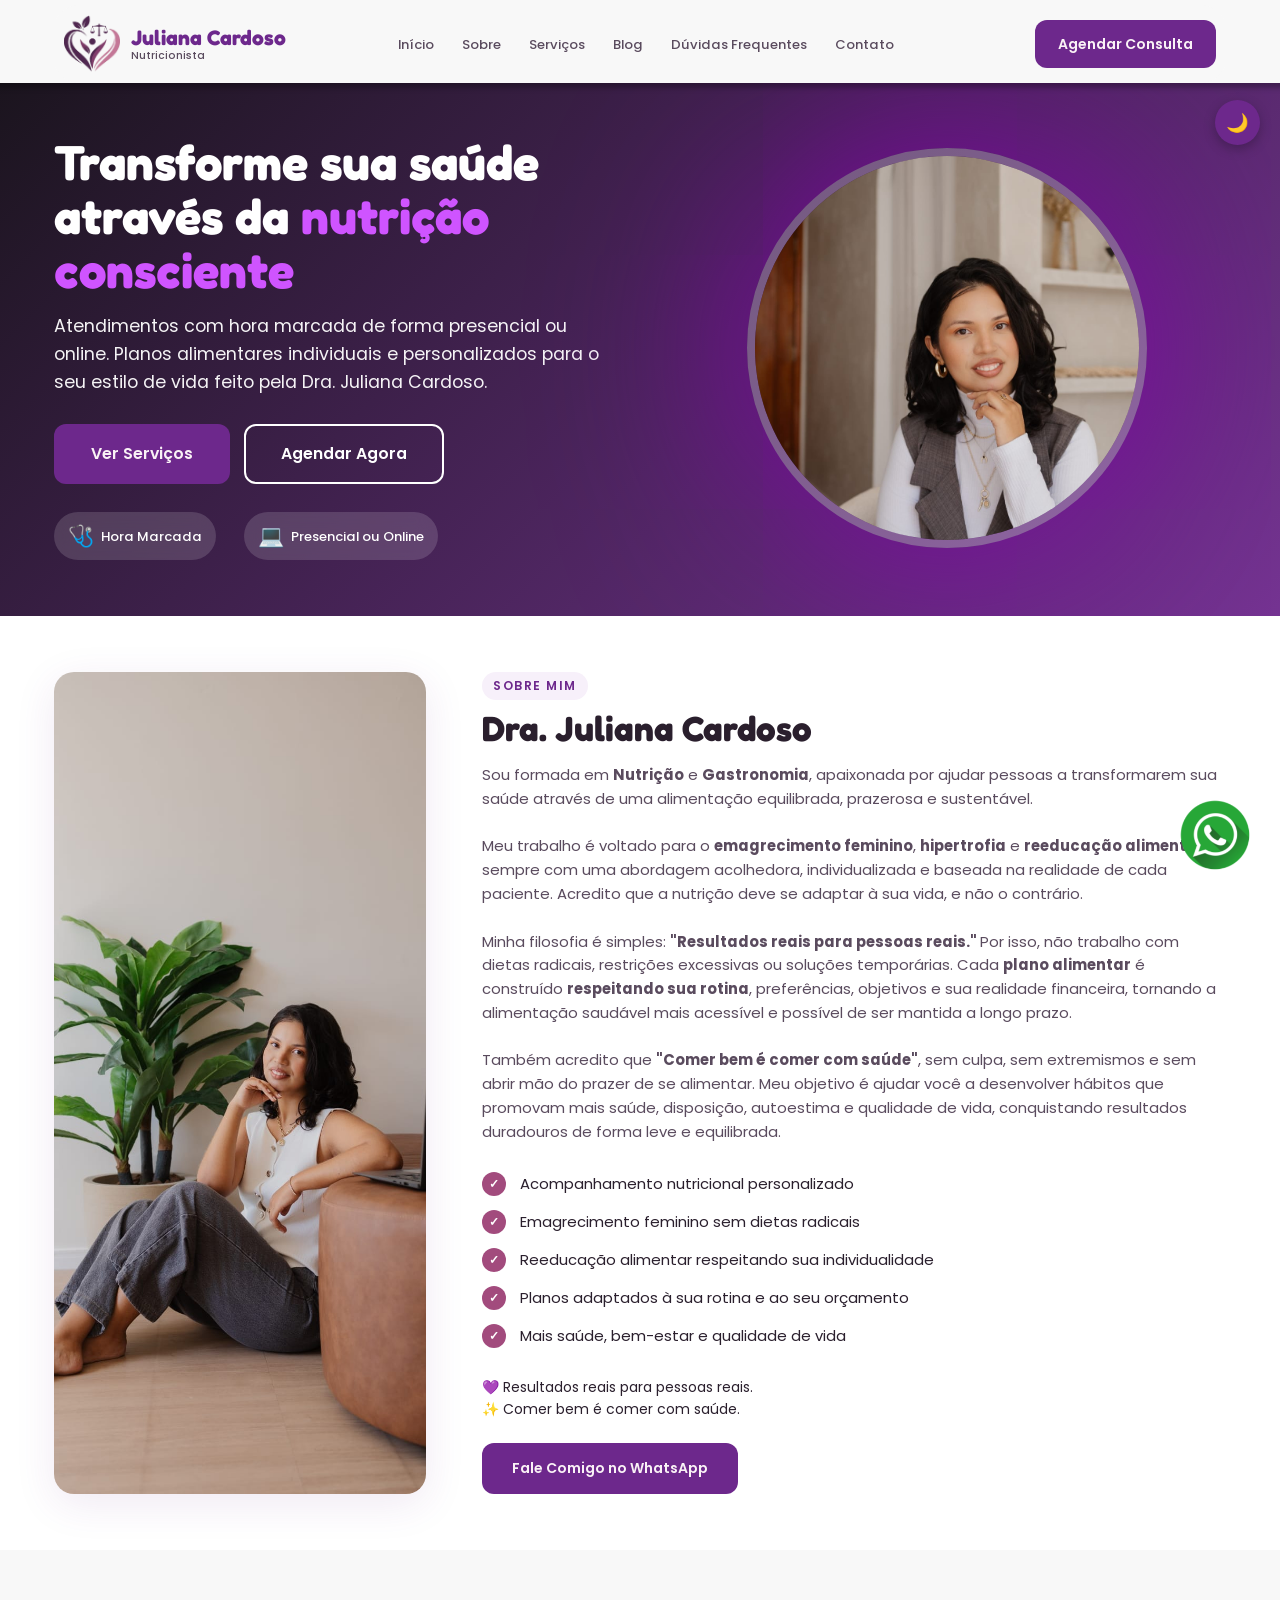
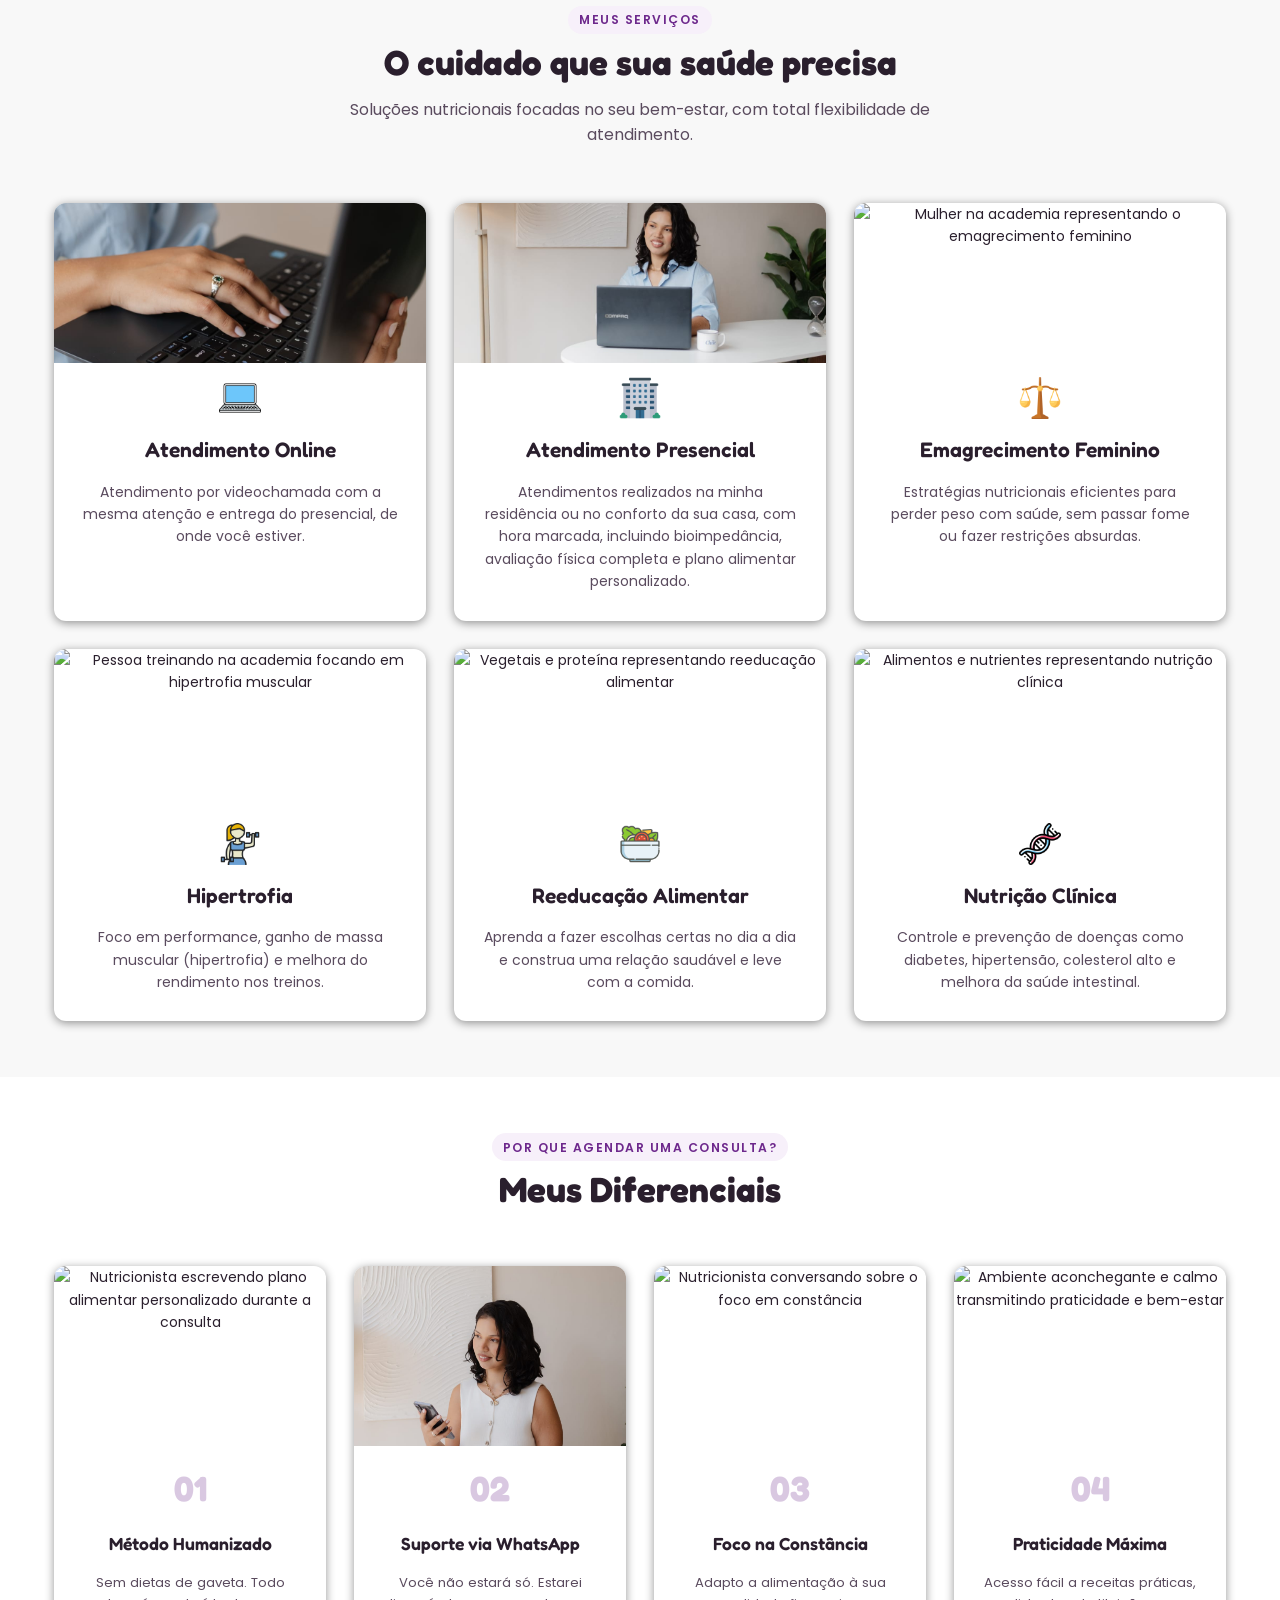
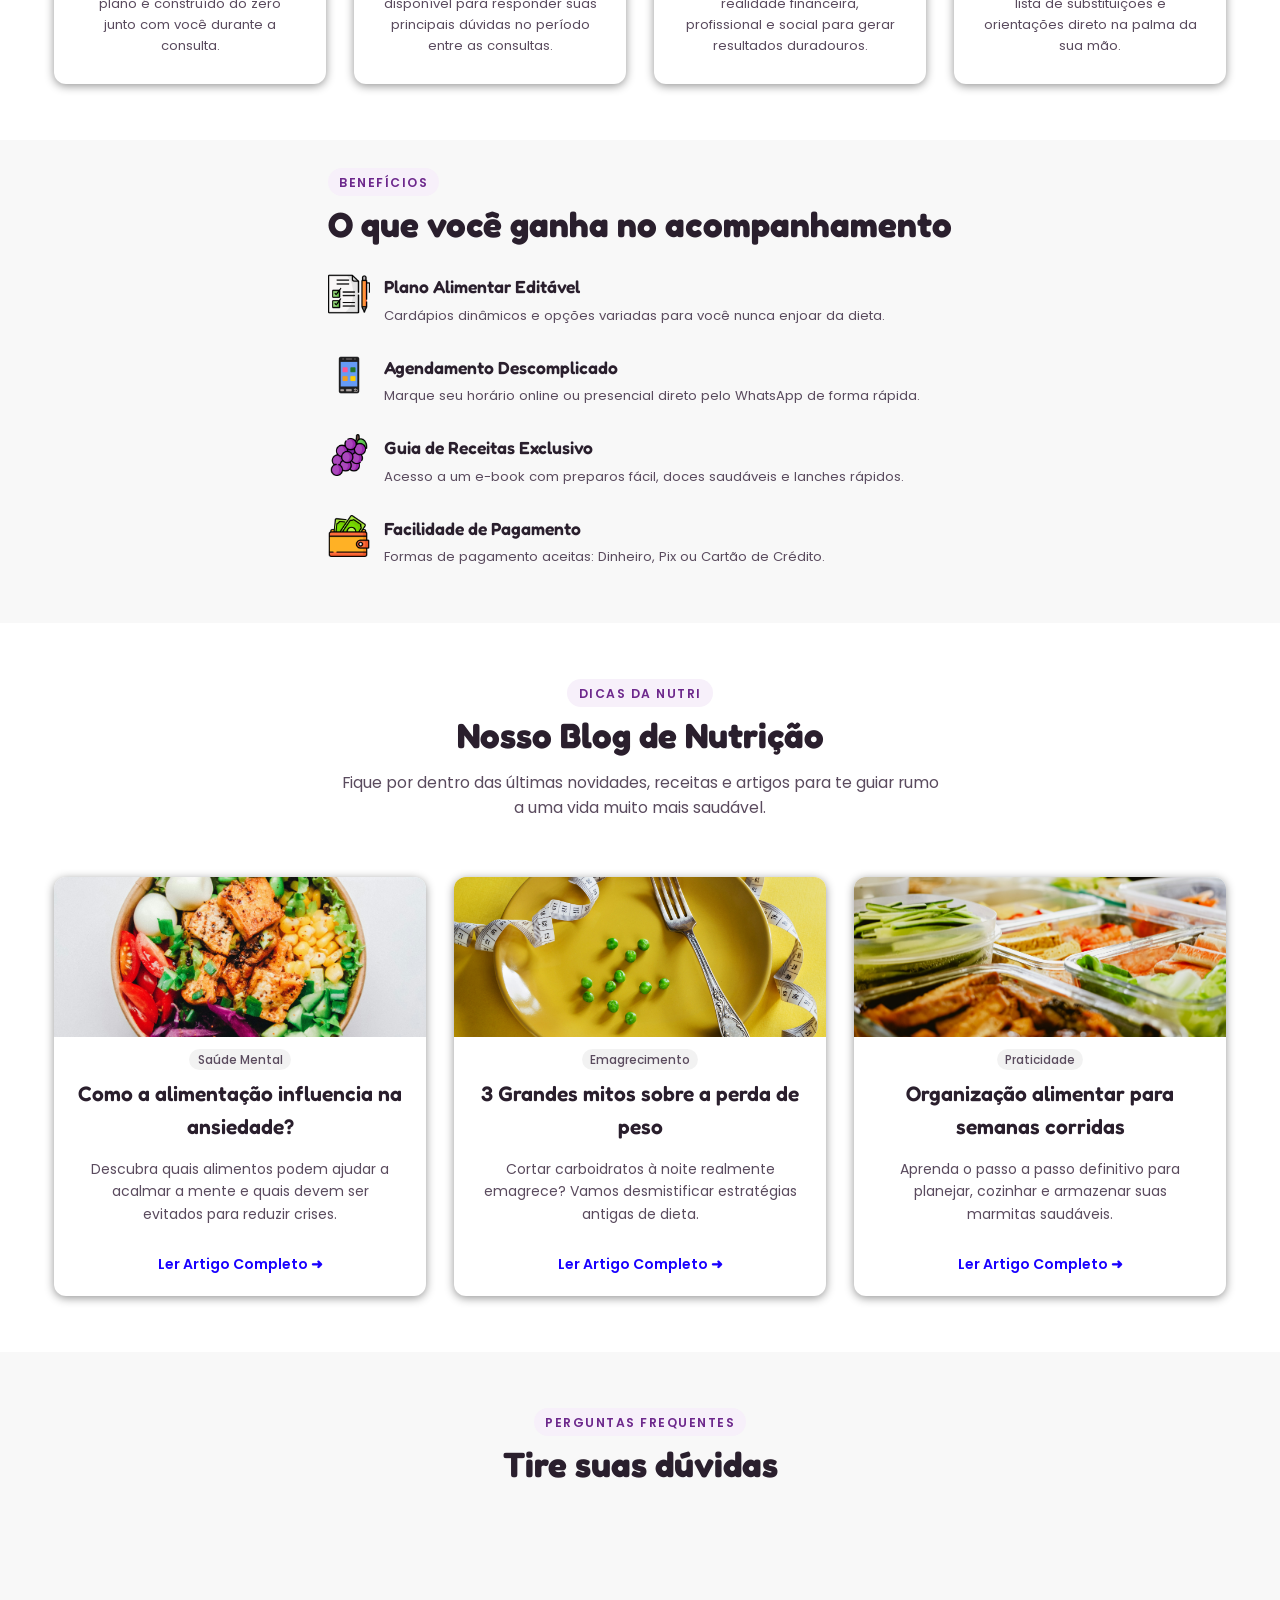
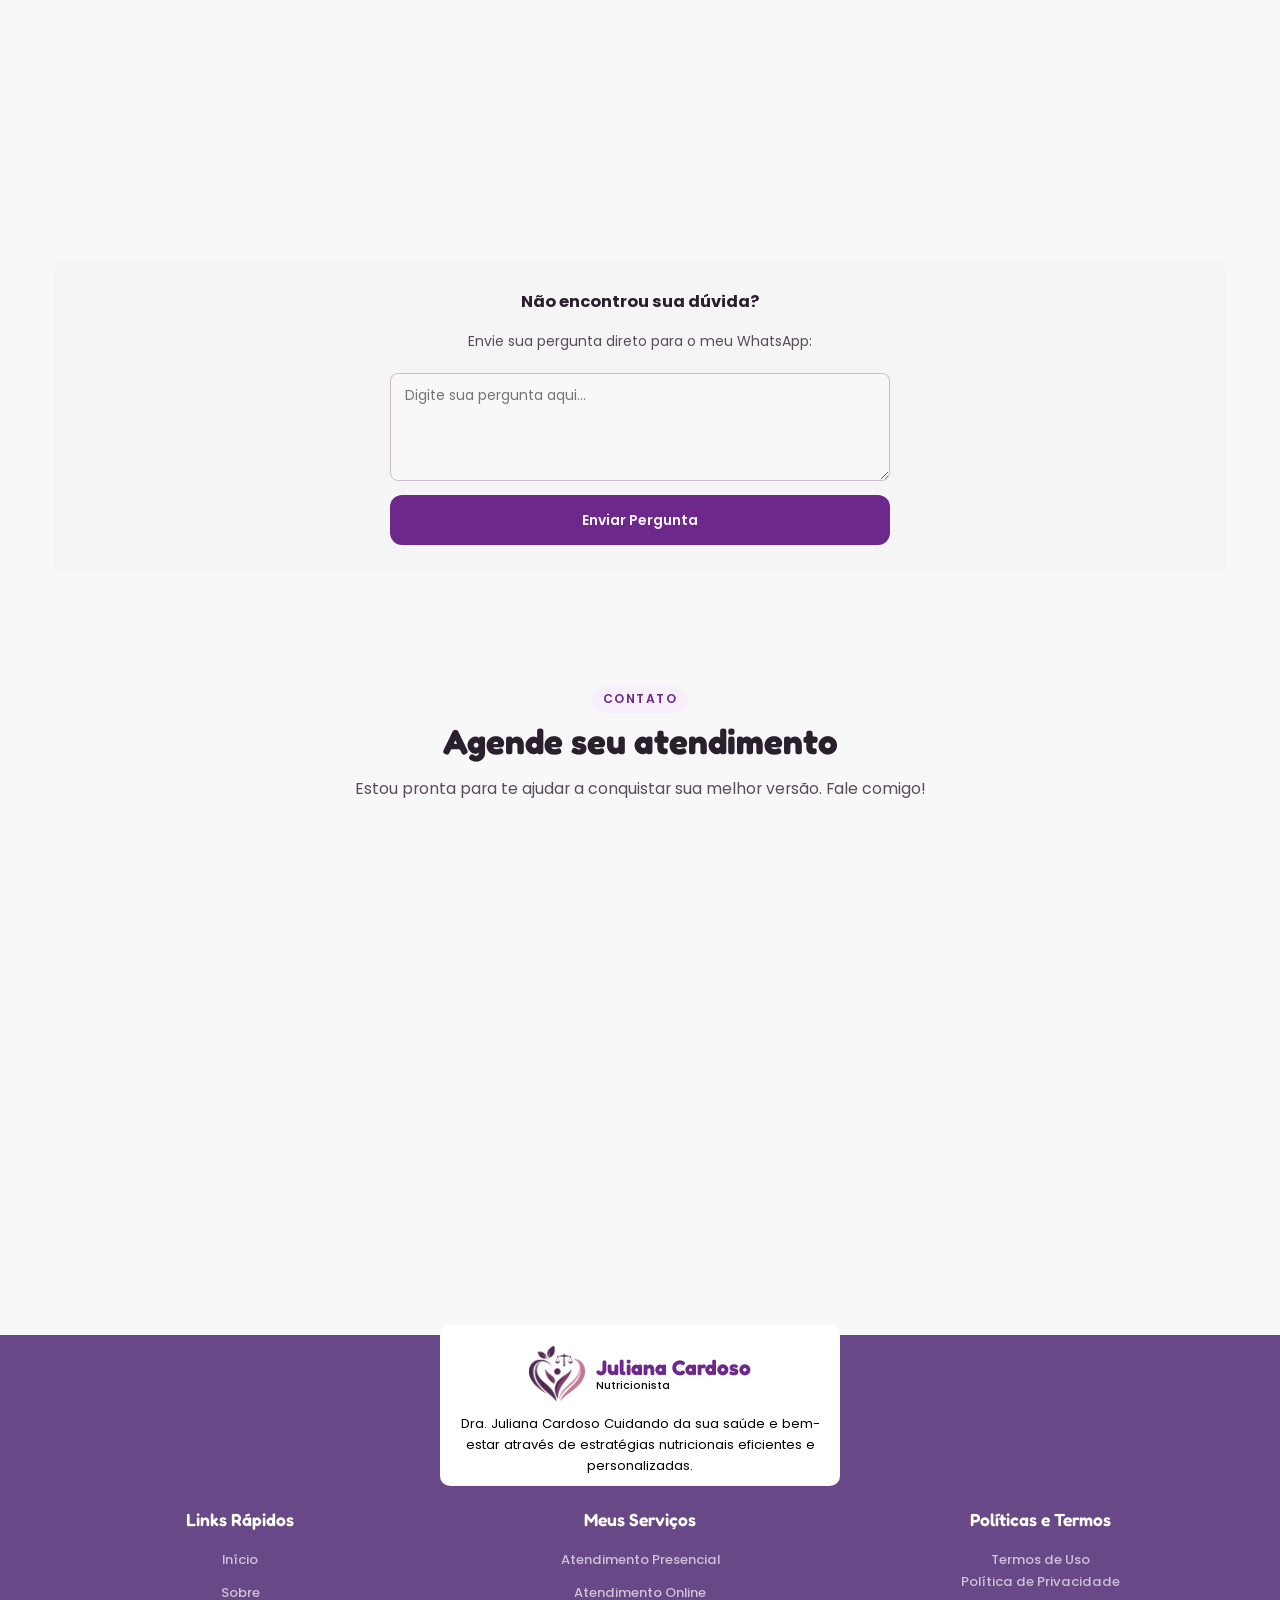
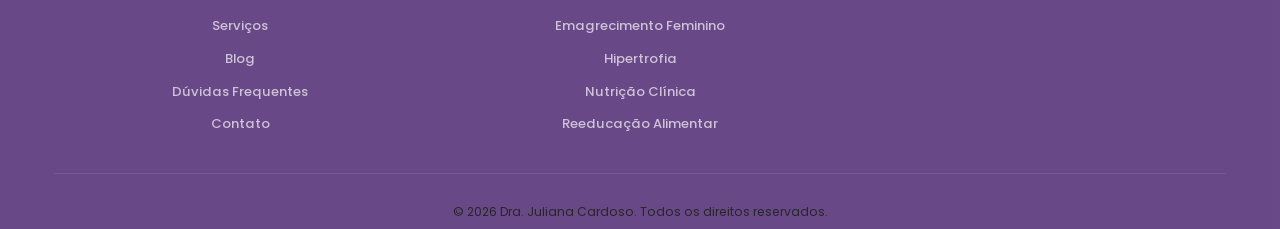
==== commit 7575a5e4: "tema-dark" ====
--- a/index.html
+++ b/index.html
@@ -72,14 +72,24 @@
         </div>
     </header>
 
+    <!-- BOTÃO FLUTUANTE DE ALTERNÂNCIA DE TEMA -->
+
+
     <!-- SECTION HOME COM EVENTO DE MOVIMENTO DO MOUSE -->
     <section class="hero" id="home">
+
+                  <button id="theme-toggle" class="theme-toggle-btn" aria-label="Alternar tema">
+    <span id="theme-toggle-icon">🌙</span>
+</button>
+        
         <div class="hero-background">
         </div>
         <div class="hero-overlay" id="hero-overlay"></div>
 
         <div class="container">
             <div class="hero-content">
+
+      
 
                 <div class="hero-text">
                     <h1 class="hero-title">
--- a/style0.5.css
+++ b/style0.5.css
@@ -176,6 +176,7 @@
     transition: var(--transicao);
     cursor: pointer;
     border: 2px solid transparent;
+    color: #FFFFFF;
 }
 
 .back-btn{
@@ -231,7 +232,7 @@
 
 /* ========== BOTÃO SECUNDÁRIO NO HERO (EDITÁVEL) ========== */
 .hero .btn-secondary {
-    color: var(--cor-branco);
+    color: #FFFFFF;
   border: solid 2px white;
 }
 
@@ -310,10 +311,10 @@
     z-index: 99;
     transition: var(--transicao);
 
-   background-color:white;
-  
-
-  @media (max-width:841px) {
+   background-color:var(--cor-fundo);
+  
+
+  @media (max-width:1159px) {
     background-color: transparent;
       box-shadow: none;
   }
@@ -348,10 +349,10 @@
     display: flex;
     width: 100%;
     align-items: center;
-  
+background-color: var(--cor-fundo);
     border-radius: 25px;
     margin-top: 5px;
-      @media (max-width:841px) {
+      @media (max-width:1159px) {
      background-color: white;
      box-shadow: 0 0 5px 5px rgba(0, 0, 0, 0.288);
      border: 2px var(--cor-primaria) solid;
@@ -579,8 +580,11 @@
     font-size: 3.5rem;
     font-weight: 700;
     line-height: 1.1;
-    color: var(--cor-branco);
+    color: #FFFFFF;
     margin-bottom: var(--espacamento-sm);
+    h1{
+        color:#FFFFFF;
+    }
 }
 
 .hero-title .highlight {
@@ -1171,6 +1175,10 @@
 
 #form-faq {
     display: flex;
+    textarea{
+    background-color: var(--cor-fundo);     
+    }
+   
     flex-direction: column; /* Alinha os elementos em coluna (um abaixo do outro) */
     align-items: stretch;   /* Ocupa a largura disponível */
     gap: 1rem;              /* Espaçamento entre o campo e o botão */
@@ -1200,7 +1208,7 @@
 .contato {
     display: flex;
     padding: var(--espacamento-lg) 0;
-     background-color:#FFFFFF;
+     background-color:var(--cor-fundo);
       
        
 }
@@ -1217,7 +1225,7 @@
 }
 
 .contato-info {
-    background: white;
+    background:var(--cor-fundo);
     padding: var(--espacamento-md);
     border-radius: var(--border-radius);
      box-shadow: 0 2px 10px rgba(0, 0, 0, 0.425);
@@ -1417,7 +1425,7 @@
      cursor: pointer; 
    
      border: solid 1px gray;
-        background-color: rgb(245, 245, 245);
+        background-color: var(--cor-fundo);
        align-items: center;
        justify-content: start;
      
@@ -1438,7 +1446,7 @@
      align-items: center;
      
       border: solid 1px gray;
-     background-color: rgb(245, 245, 245);
+     background-color: var(--cor-fundo);
      margin-top: 10px;
 }
 
@@ -1641,6 +1649,115 @@
         opacity: 1;
         transform: translateX(0);
     }
+
+    /* ==========================================
+   TEMA ESCURO (DARK MODE)
+   ========================================== */
+body.dark-mode {
+    --cor-fundo: #121214;
+    --cor-texto: #f0f0f5;
+    --cor-texto-claro: #c4c4cc;
+    --cor-branco: #1d1d21;
+    --cor-cinza-claro: #28282d;
+    --cor-cinza: #323238;
+    --cor-cinza-medio: #4d4d57;
+  
+}
+
+/* Ajustes específicos para o Dark Mode */
+body.dark-mode .sobre,
+body.dark-mode .destaques,
+body.dark-mode .blog,
+body.dark-mode .contato,
+body.dark-mode .header {
+    background-color: var(--cor-fundo);
+}
+
+body.dark-mode .header-content {
+    background-color: var(--cor-branco);
+}
+
+body.dark-mode .header {
+    background-color: var(--cor-branco);
+ .logo-name{
+    color: var(--cor-primaria)
+ }
+}
+
+body.dark-mode .hero .badge-text {
+   color: #FFFFFF;
+}
+
+@media (max-width:1159px) {
+    body.dark-mode .header {
+    background-color: transparent;
+   
+    box-shadow: none;
+}
+}
+
+body.dark-mode .hero {
+    .badge-text{
+        color: corte;
+    }
+}
+
+
+body.dark-mode .nav-list {
+    background-color: var(--cor-branco);
+}
+
+body.dark-mode .footer-cool {
+    background-color: var(--cor-branco);
+    color: var(--cor-texto);
+}
+
+body.dark-mode .footer-logo .logo-tagline {
+    color: var(--cor-texto-claro) !important;
+}
+
+body.dark-mode .texto-artigo {
+    color: var(--cor-texto);
+}
+
+ 
+
+/* ==========================================
+   BOTÃO FLUTUANTE DE TEMA (ABAIXO DO HEADER)
+   ========================================== */
+.theme-toggle-btn {
+    position: fixed;
+    top: 100px; /* Fica logo abaixo do header fixo */
+    right: 20px;
+    z-index: 98;
+    background-color: var(--cor-primaria);
+    color: #ffffff;
+    width: 45px;
+    height: 45px;
+    border-radius: 50%;
+    display: flex;
+    align-items: center;
+    justify-content: center;
+    font-size: 1.3rem;
+    box-shadow: 0 4px 12px rgba(0, 0, 0, 0.25);
+    transition: transform 0.3s ease, background-color 0.3s ease;
+    cursor: pointer;
+}
+
+.theme-toggle-btn:hover {
+    transform: scale(1.1);
+    background-color: var(--cor-primaria-escura);
+}
+
+@media (max-width: 841px) {
+    .theme-toggle-btn {
+        top: 100px;
+        right: 15px;
+        width: 40px;
+        height: 40px;
+        font-size: 1.1rem;
+    }
+}
 
 
 
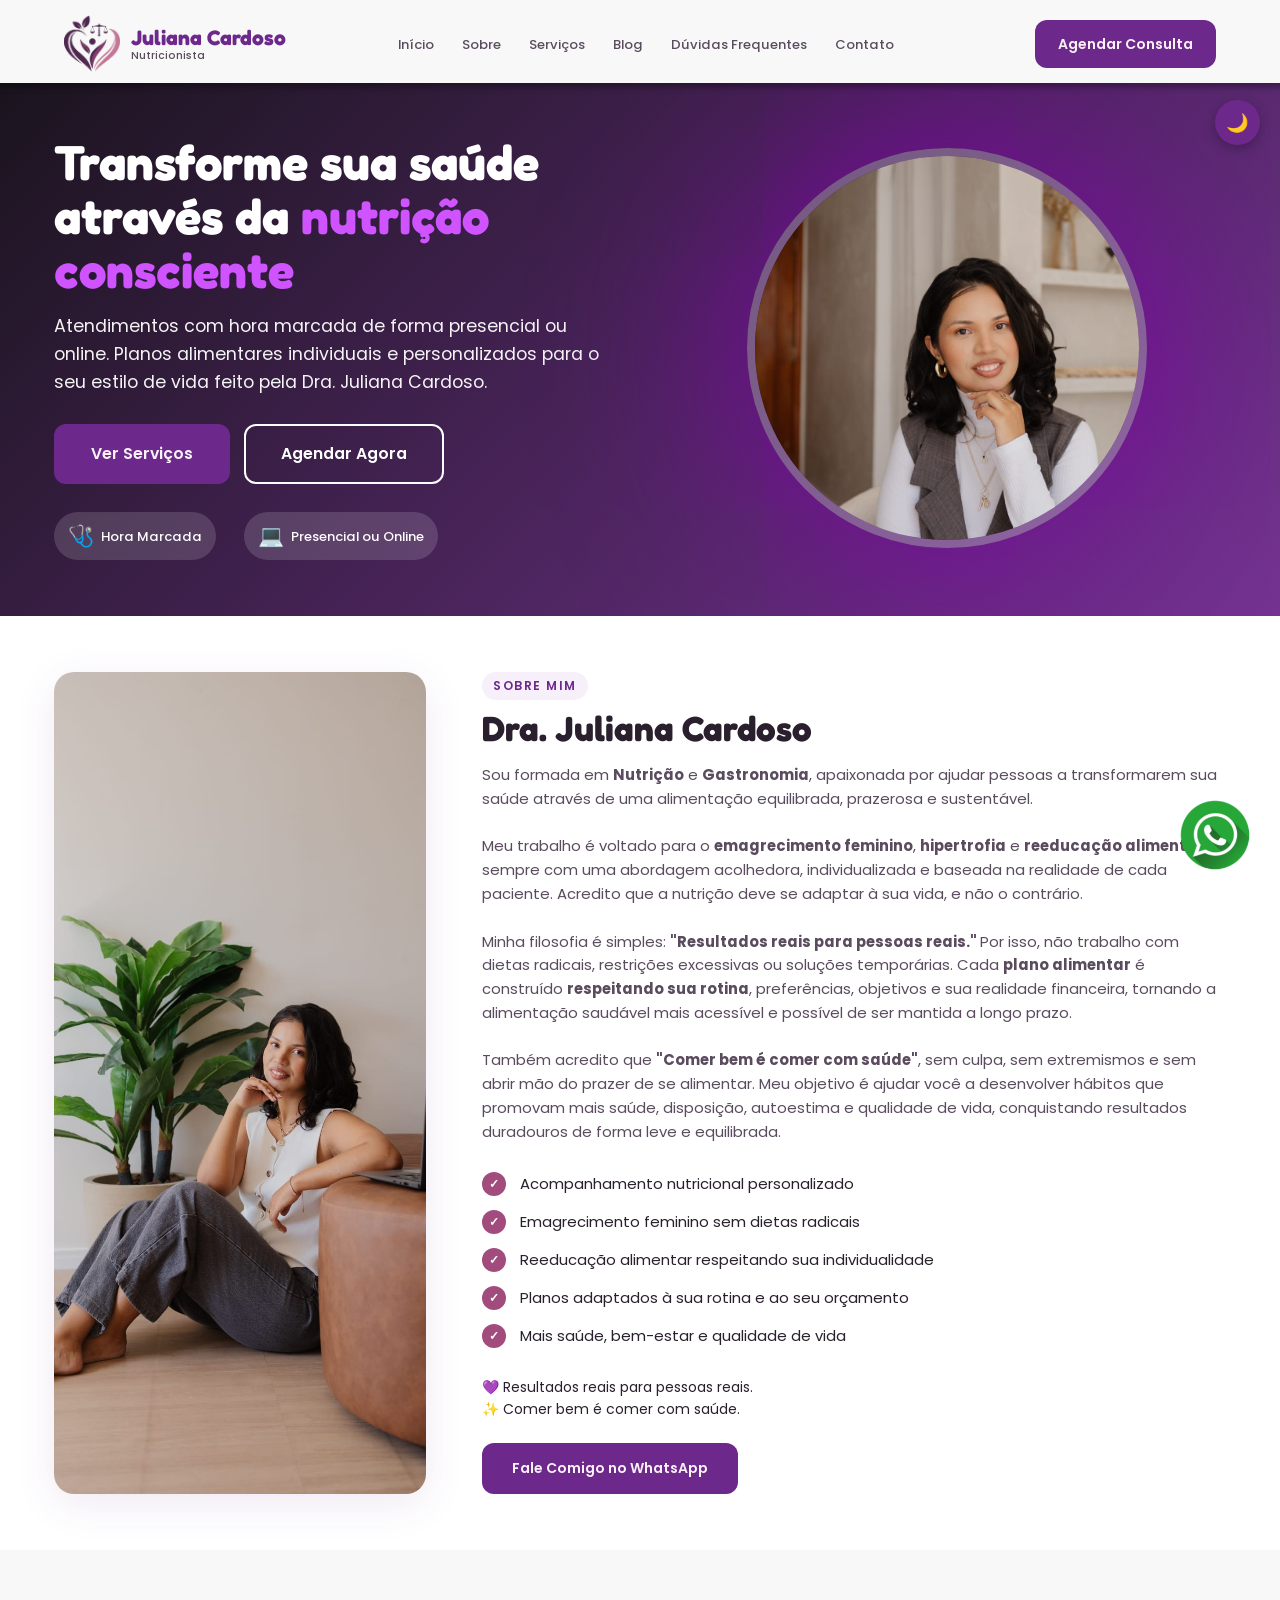
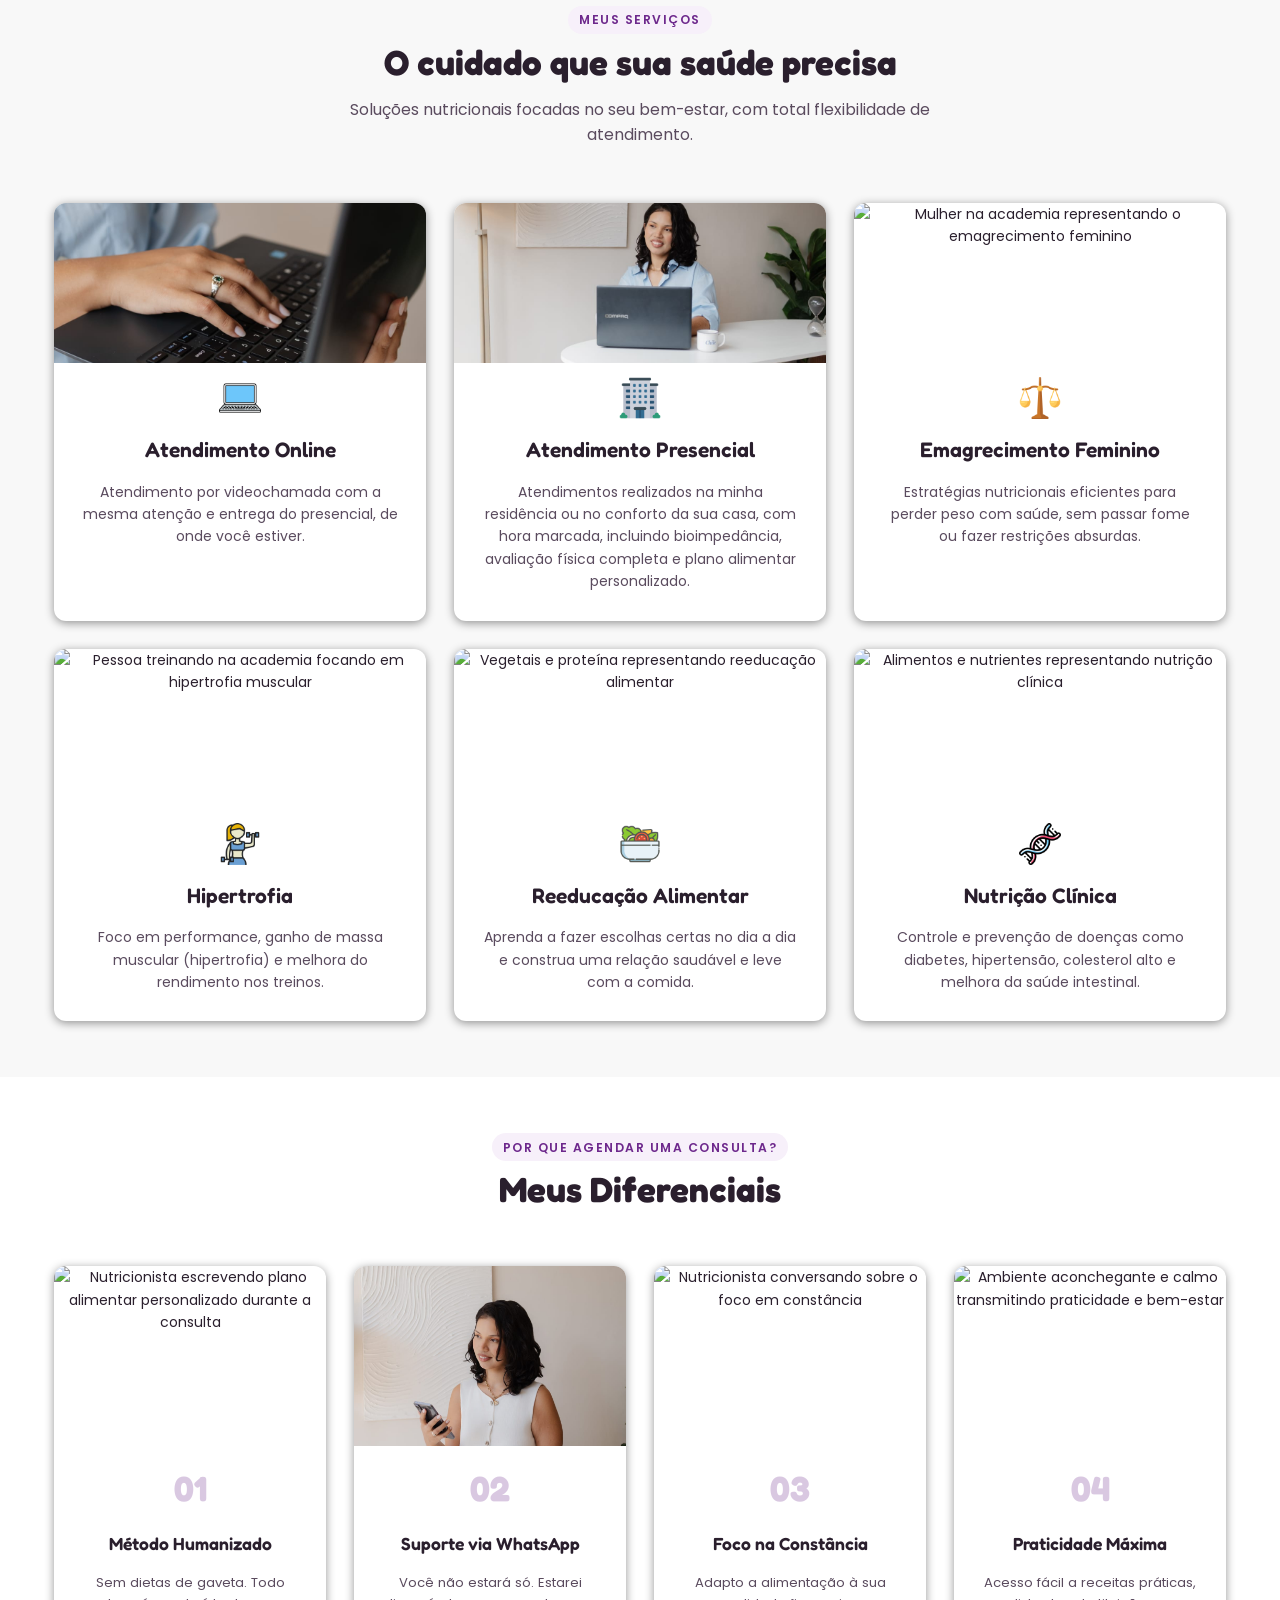
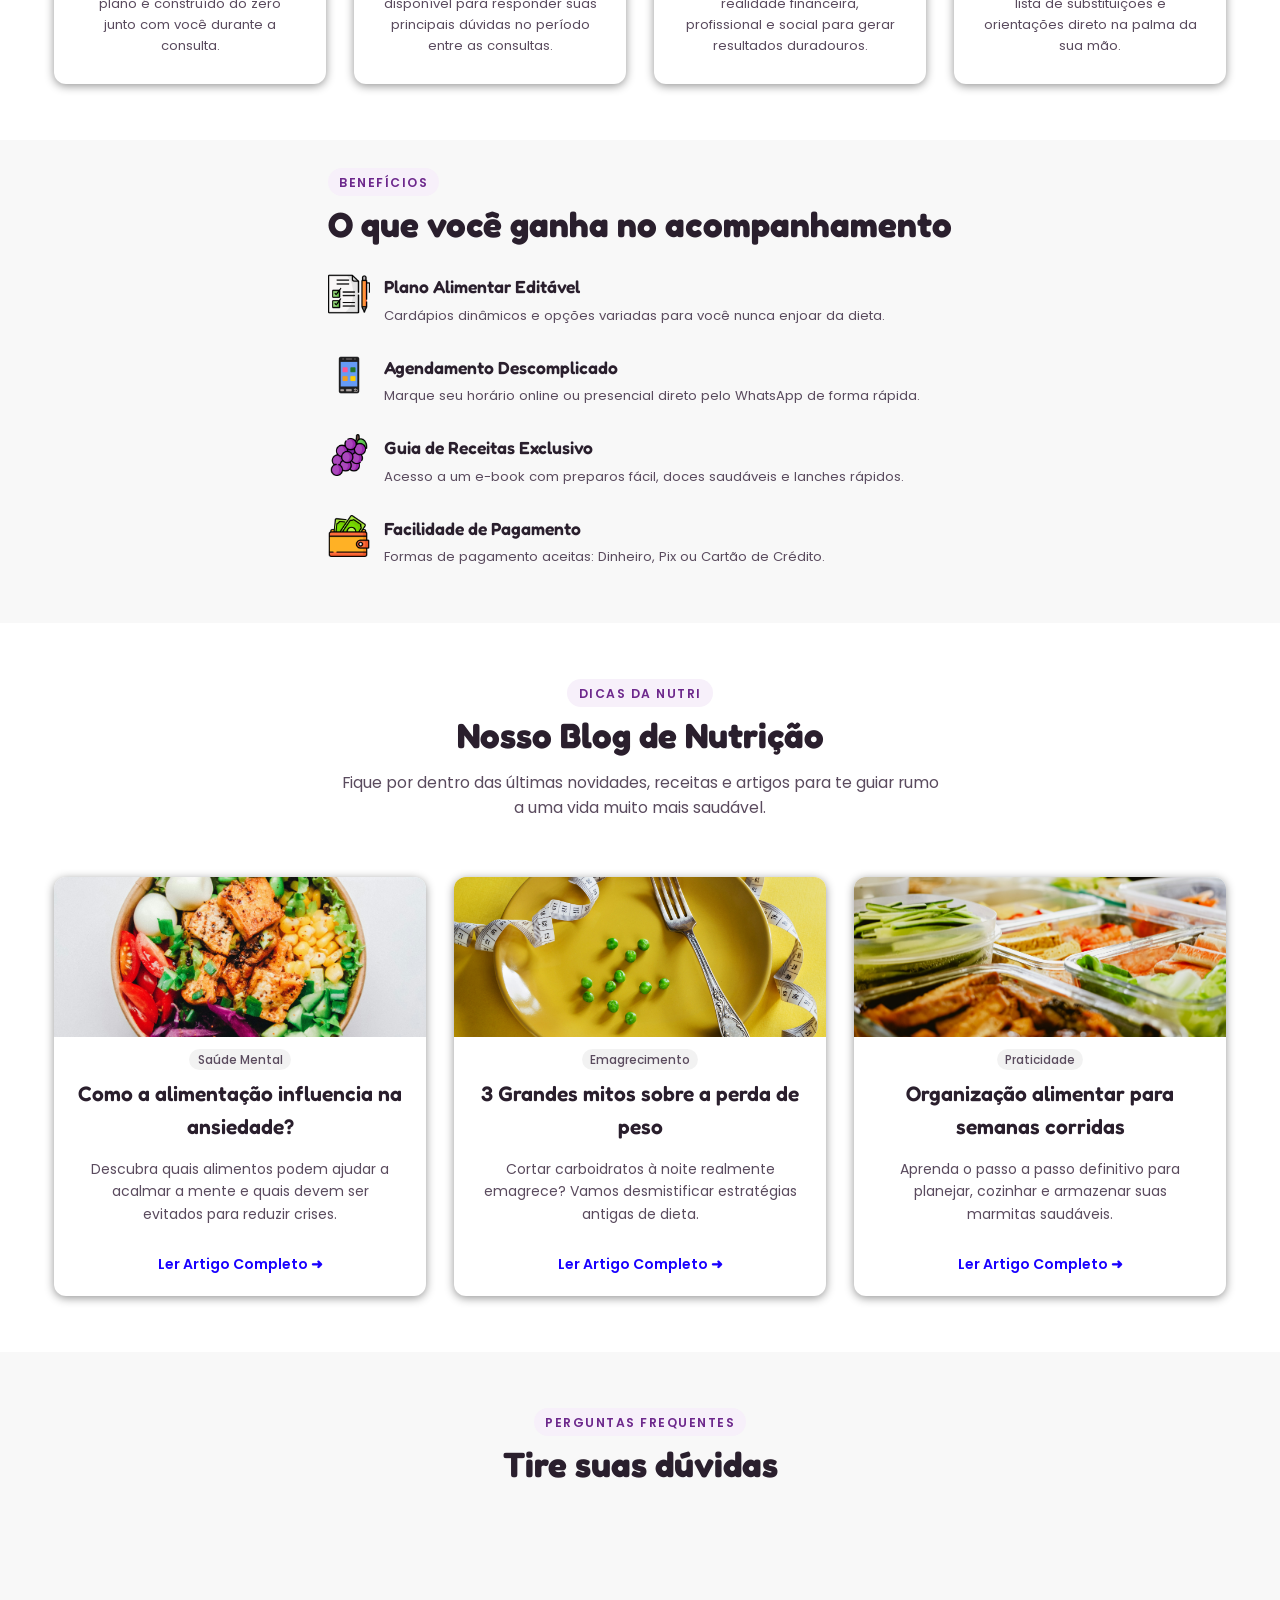
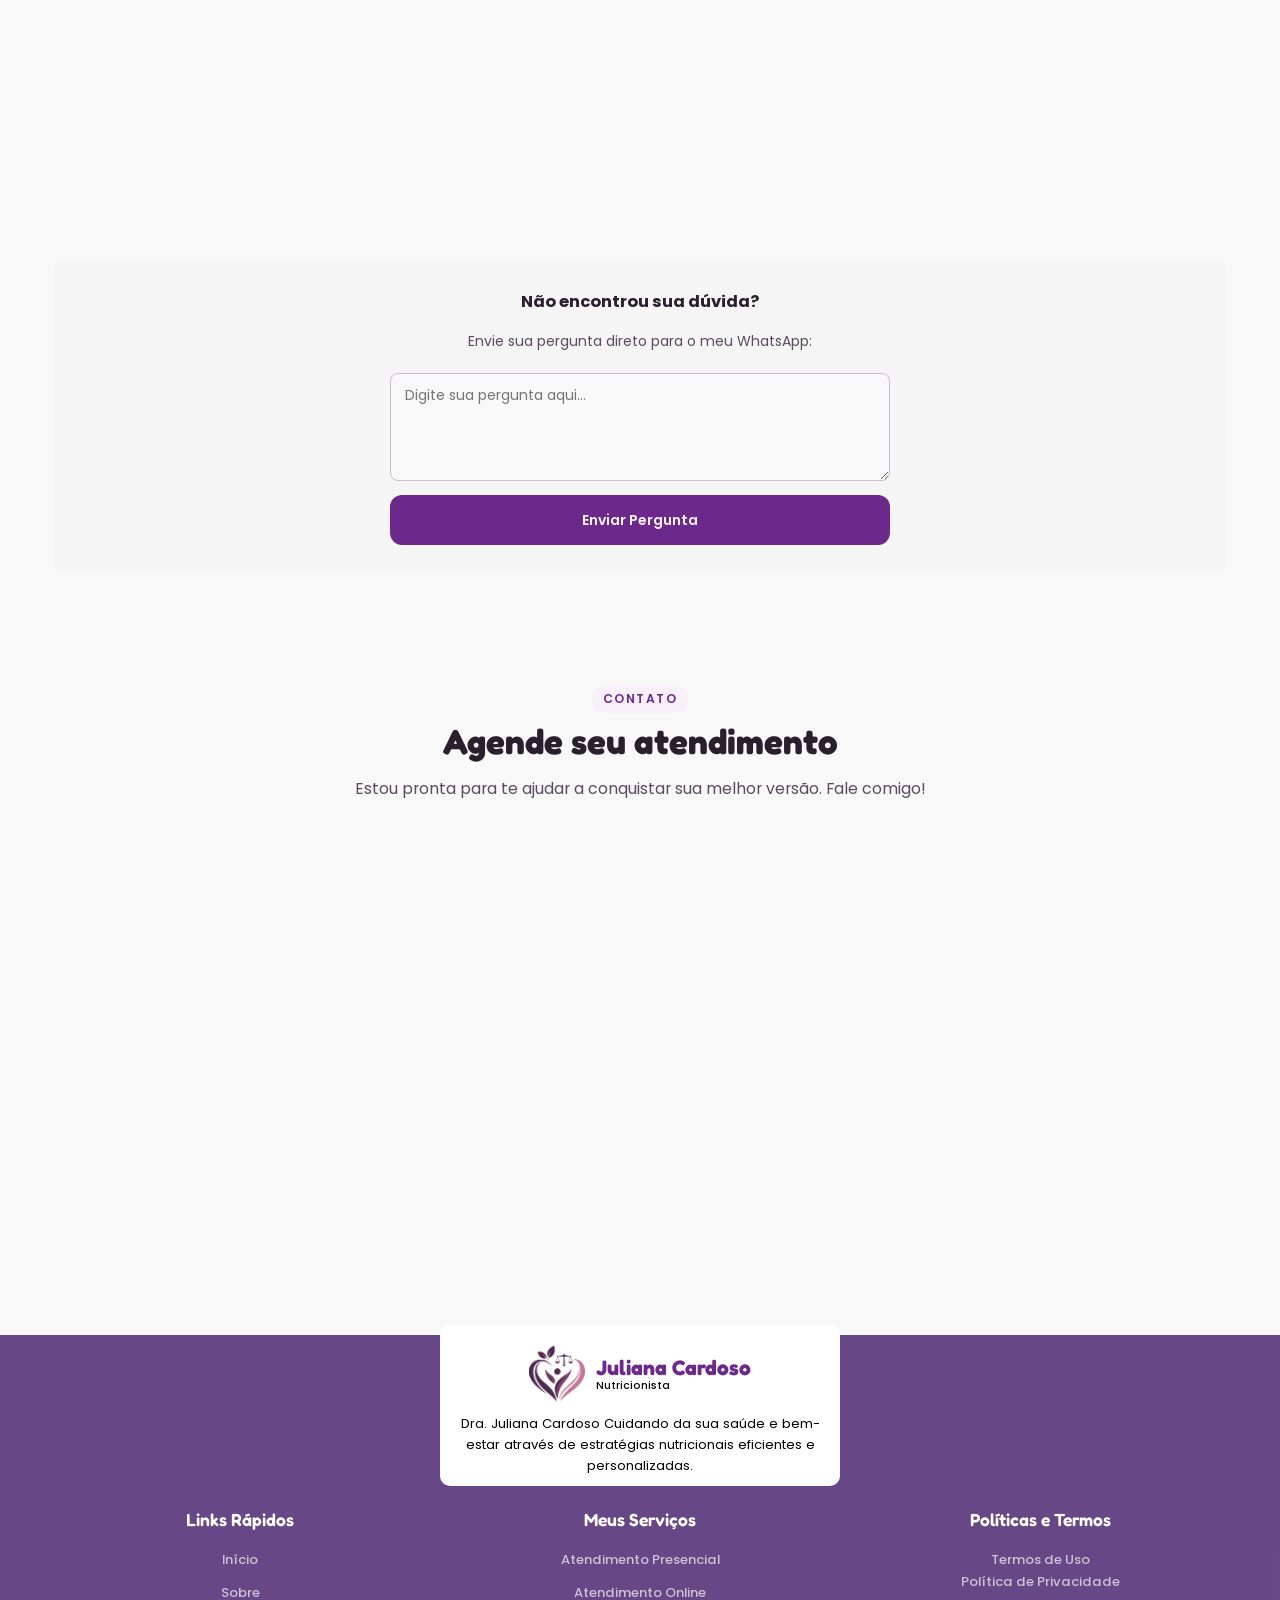
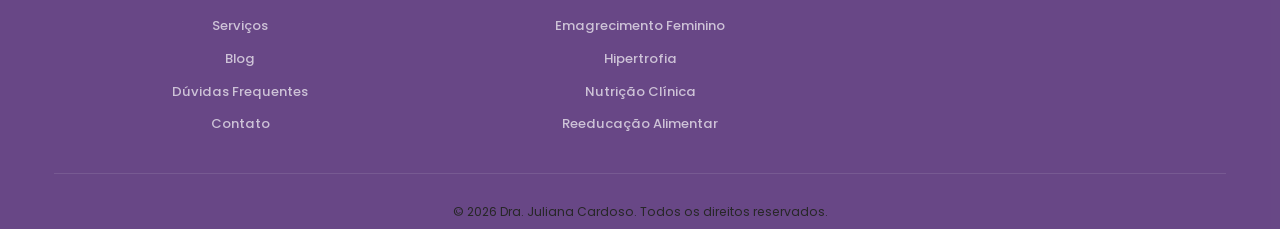
==== commit 864b408a: "att-dark" ====
--- a/index.html
+++ b/index.html
@@ -762,7 +762,7 @@
 
             <div class="footer-bottom">
                 <p>&copy; 2026 Dra. Juliana Cardoso. Todos os direitos reservados.</p>
-                <div style="color: rgba(255, 255, 255, 0.7);" class="credits"></div>
+              
             </div>
         </div>
     </footer>
--- a/style0.5.css
+++ b/style0.5.css
@@ -63,18 +63,13 @@
 
 
 
+
 body {
     font-family: var(--fonte-principal);
     color: var(--cor-texto);
+    background-color: var(--cor-fundo);
     line-height: 1.6;
     overflow-x: hidden;
-    
-   
-
-
-   
-    
-     
 }
 
 
@@ -1670,20 +1665,34 @@
 body.dark-mode .blog,
 body.dark-mode .contato,
 body.dark-mode .header {
-    background-color: var(--cor-fundo);
-}
+    background-color: #161616;
+}
+
+body.dark-mode .hero-overlay {
+     background: linear-gradient(135deg, rgba(5, 1, 7, 0.93) 0%, rgb(22, 0, 34) 100%); /* Degradê baseado nos tons de roxo saturados */
+}
+
 
 body.dark-mode .header-content {
-    background-color: var(--cor-branco);
+    background-color: black;
 }
 
 body.dark-mode .header {
-    background-color: var(--cor-branco);
+    background-color: black;
+box-shadow: 0 0 2px 1px rgb(38, 0, 59);
  .logo-name{
     color: var(--cor-primaria)
  }
 }
 
+body.dark-mode .hero-image-container{
+      box-shadow: 0 0px 200px 0 rgb(92, 0, 121);
+}
+
+body.dark-mode .destaque-number {
+    color: rgb(162, 0, 255);
+}
+
 body.dark-mode .hero .badge-text {
    color: #FFFFFF;
 }
@@ -1704,11 +1713,18 @@
 
 
 body.dark-mode .nav-list {
-    background-color: var(--cor-branco);
+    background-color: black;
 }
 
 body.dark-mode .footer-cool {
-    background-color: var(--cor-branco);
+     background-color: #161616;
+    color: var(--cor-texto); 
+    .logo-name{
+    color: var(--cor-primaria)
+ }
+}
+
+body.dark-mode textarea {
     color: var(--cor-texto);
 }
 
@@ -1718,6 +1734,49 @@
 
 body.dark-mode .texto-artigo {
     color: var(--cor-texto);
+}
+
+
+
+body.dark-mode .article-container {
+background-color: var(--cor-fundo);
+p{
+    color: white;
+}
+ li{
+        color:#cacaca;
+    }
+
+h2,h3{
+    color: var(--cor-primaria);
+}
+
+.checklist-box{
+    background-color: #1e6b3610 ;
+    h3{
+      color: #1e6b37;
+}
+ border: 1px solid  #1e6b37;
+}
+
+
+
+.highlight-box{
+    background-color: var(--cor-fundo);
+    li{
+        color:#cacaca;
+    }
+    strong{
+        color: #ffffff;
+    }
+}
+
+
+}
+
+.checklist-box li{
+    list-style-type: none;
+
 }
 
  
